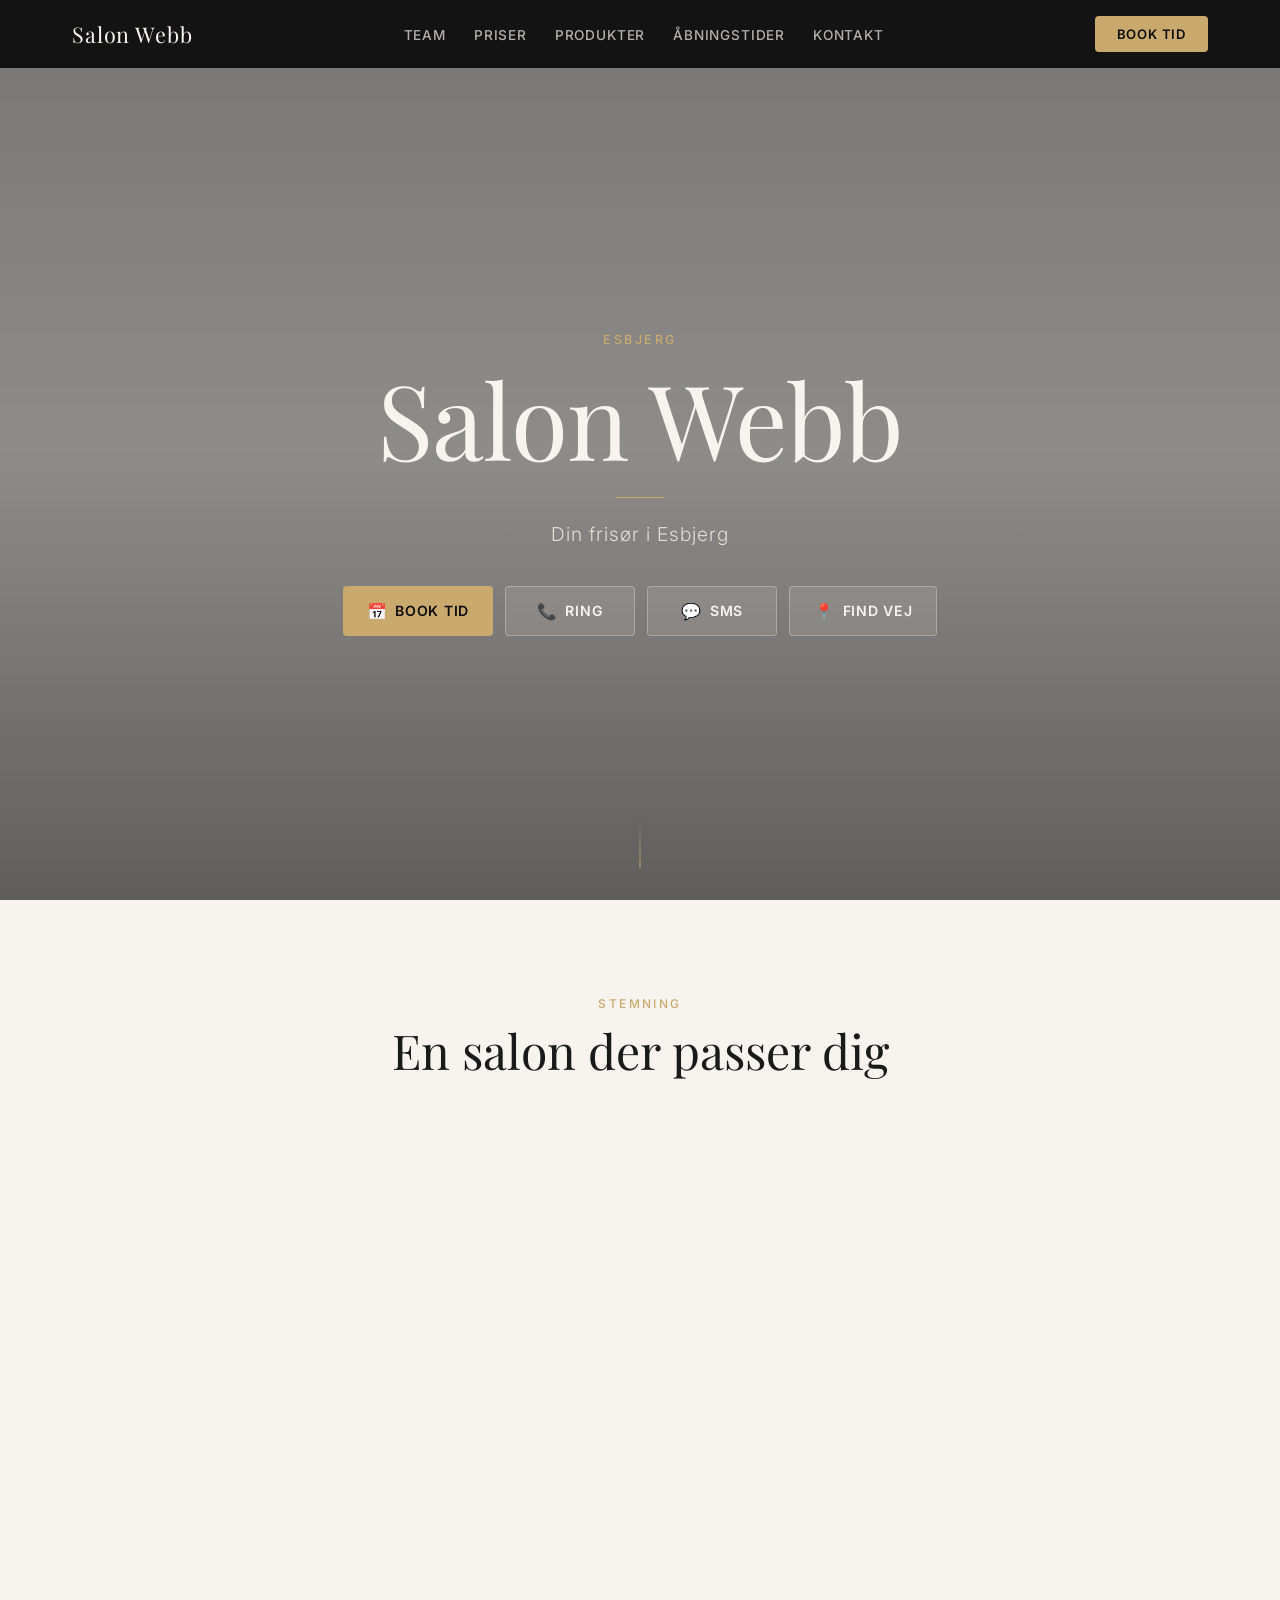
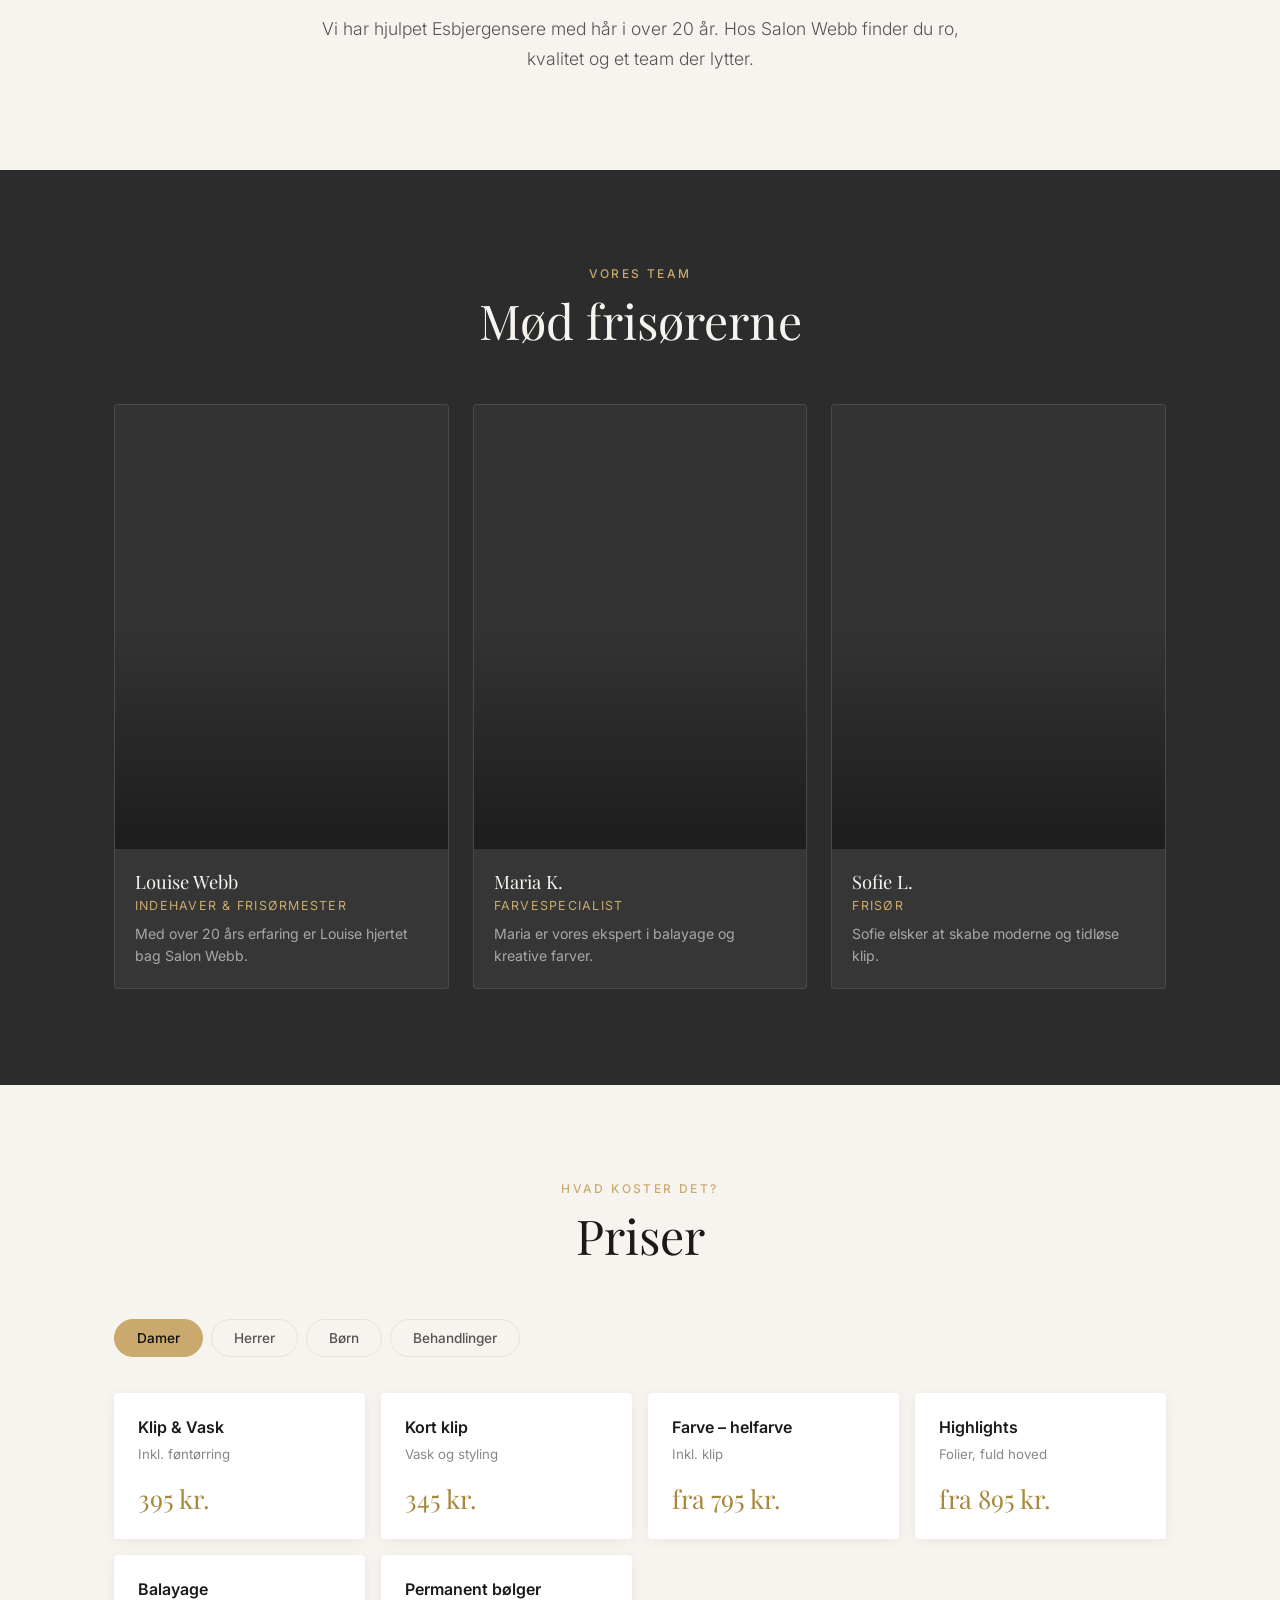
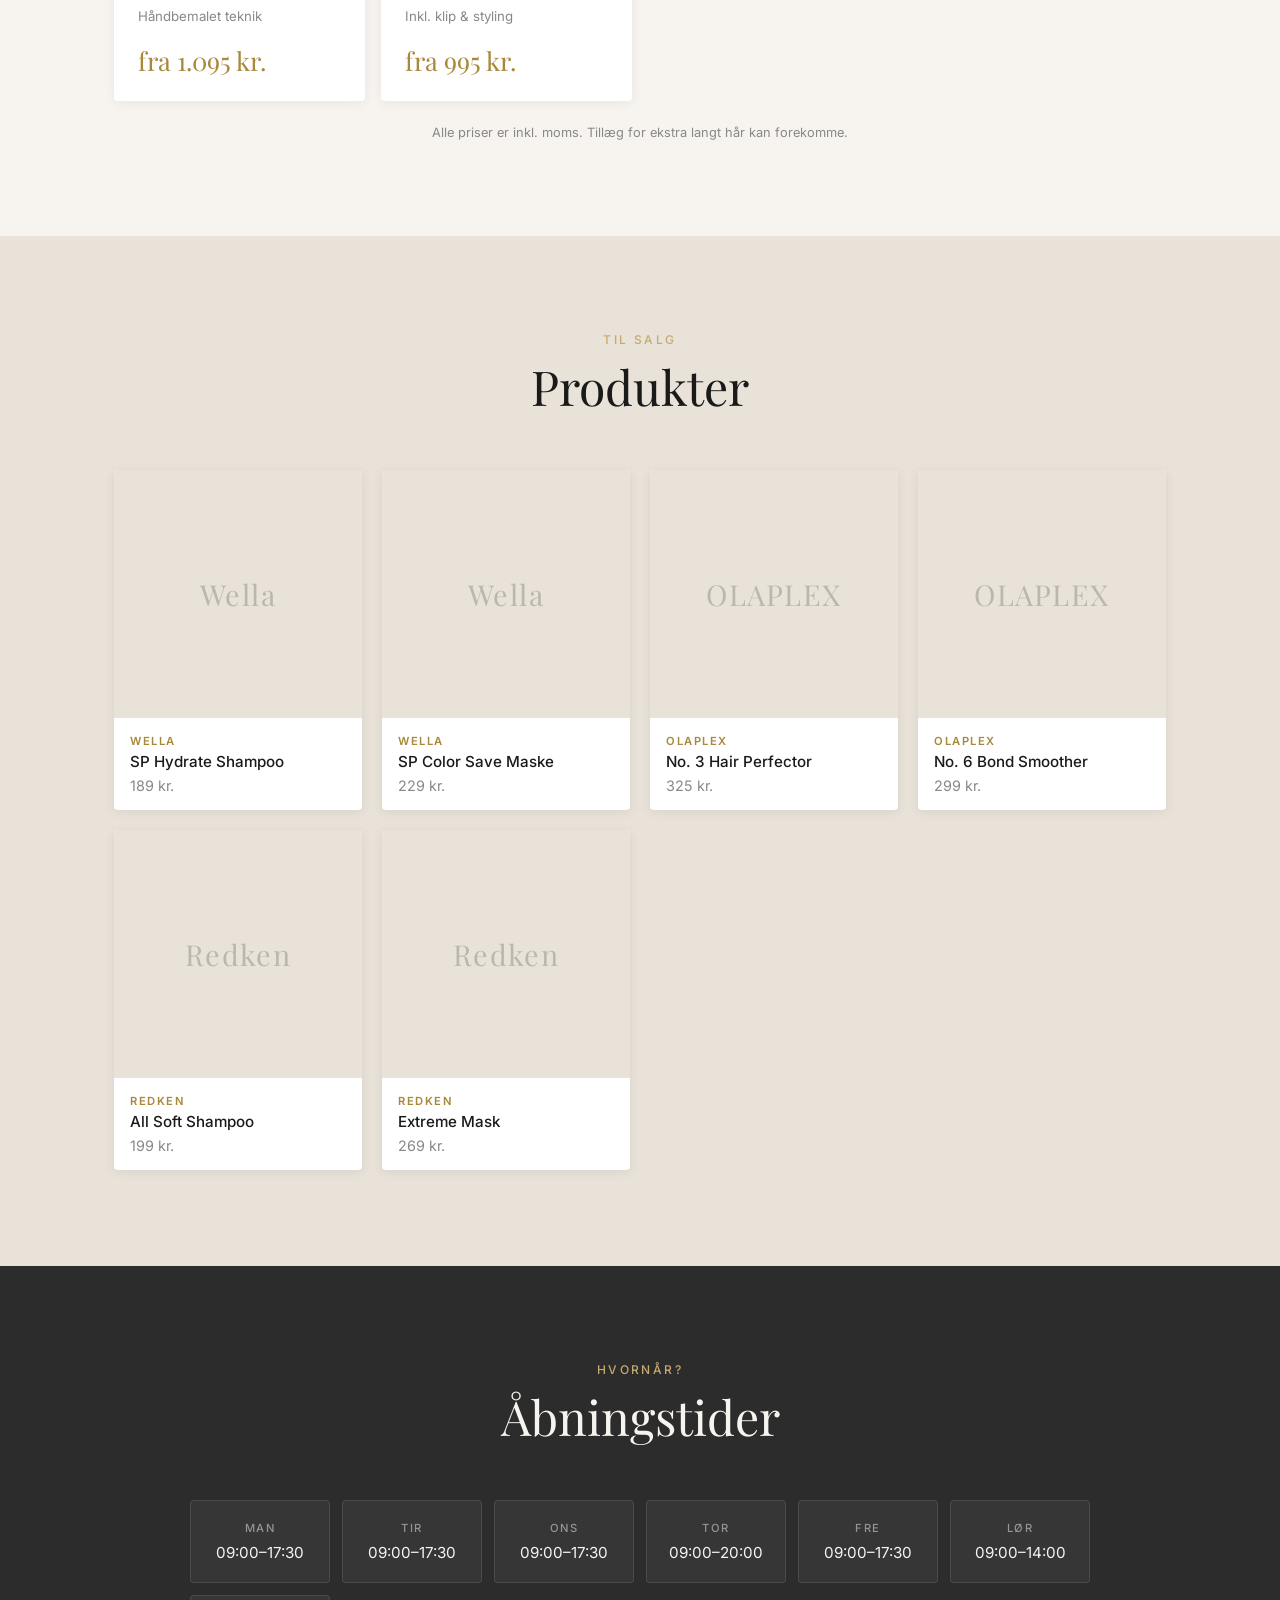
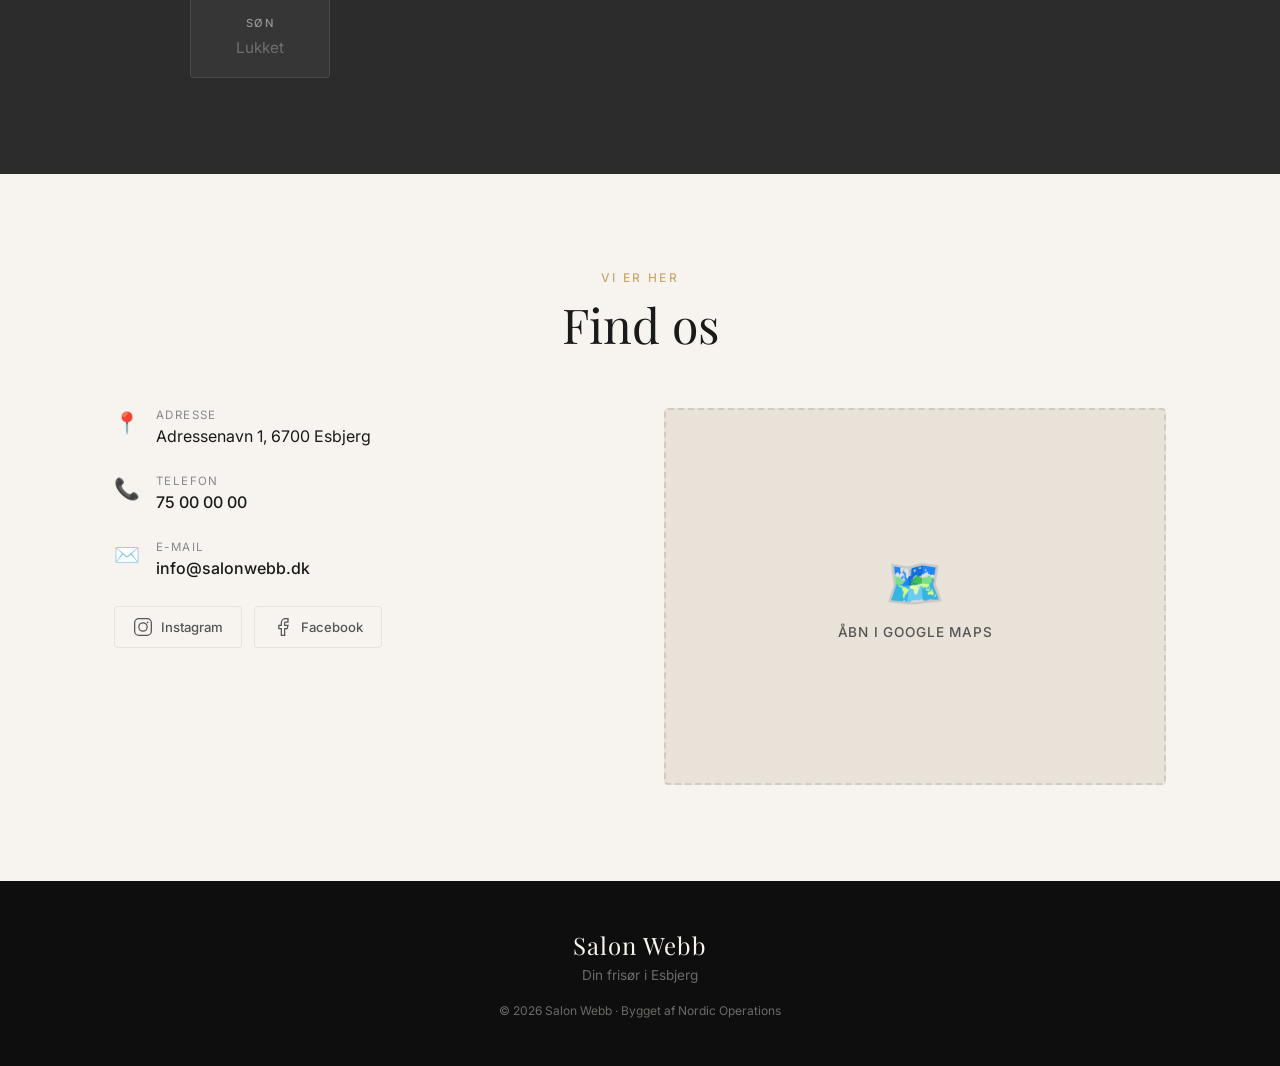
==== index.html @ 69ed0144 "Add files via upload" ====
<!DOCTYPE html>
<html lang="da">
<head>
  <meta charset="UTF-8">
  <meta name="viewport" content="width=device-width, initial-scale=1.0, viewport-fit=cover">
  <meta name="theme-color" content="#0E0E0E">
  <meta name="description" content="Salon Webb – Din frisør i Esbjerg. Book tid, se priser og mød vores team.">
  <meta name="apple-mobile-web-app-capable" content="yes">
  <meta name="apple-mobile-web-app-status-bar-style" content="black">
  <meta name="apple-mobile-web-app-title" content="Salon Webb">

  <title>Salon Webb – Din frisør i Esbjerg</title>

  <link rel="manifest" href="manifest.json">
  <link rel="icon" type="image/png" sizes="192x192" href="icons/icon-192.png">
  <link rel="apple-touch-icon" href="icons/icon-192.png">

  <link rel="preconnect" href="https://fonts.googleapis.com">
  <link rel="preconnect" href="https://fonts.gstatic.com" crossorigin>
  <link href="https://fonts.googleapis.com/css2?family=Playfair+Display:ital,wght@0,400;0,600;1,400&family=Inter:wght@300;400;500;600&display=swap" rel="stylesheet">

  <link rel="stylesheet" href="styles.css?v=1.0.0">
</head>
<body>

<!-- ===== OFFLINE BANNER ===== -->
<div id="offline-banner" class="offline-banner hidden">
  Du er offline – visse funktioner er utilgængelige
</div>

<!-- ===== NAV (desktop) ===== -->
<nav class="site-nav" id="site-nav">
  <div class="nav-inner">
    <a href="#hjem" class="nav-logo">Salon Webb</a>
    <ul class="nav-links">
      <li><a href="#frisoerer">Team</a></li>
      <li><a href="#priser">Priser</a></li>
      <li><a href="#produkter">Produkter</a></li>
      <li><a href="#aabningstider">Åbningstider</a></li>
      <li><a href="#kontakt">Kontakt</a></li>
    </ul>
    <a href="https://salonwebb.bestilling.nu" target="_blank" rel="noopener" class="nav-book">Book tid</a>
  </div>
</nav>

<!-- ===== HERO ===== -->
<section id="hjem" class="hero">
  <div class="hero-bg" id="hero-bg"></div>
  <div class="hero-overlay"></div>
  <div class="hero-content">
    <p class="hero-eyebrow">Esbjerg</p>
    <h1 class="hero-title">Salon Webb</h1>
    <div class="hero-rule"></div>
    <p class="hero-sub">Din frisør i Esbjerg</p>
    <div class="hero-actions">
      <a href="https://salonwebb.bestilling.nu" target="_blank" rel="noopener" class="btn btn-primary">
        <span class="btn-icon">📅</span> Book tid
      </a>
      <a href="tel:+4575000000" class="btn btn-ghost">
        <span class="btn-icon">📞</span> Ring
      </a>
      <a href="sms:+4575000000" class="btn btn-ghost">
        <span class="btn-icon">💬</span> SMS
      </a>
      <a href="https://maps.google.com/?q=Salon+Webb+Esbjerg" target="_blank" rel="noopener" class="btn btn-ghost">
        <span class="btn-icon">📍</span> Find vej
      </a>
    </div>
  </div>
  <div class="hero-scroll-hint">
    <span></span>
  </div>
</section>

<!-- ===== ATMOSFÆRE ===== -->
<section id="atmosfaere" class="section section-light atmosfaere">
  <div class="container">
    <div class="section-header">
      <p class="section-label">Stemning</p>
      <h2 class="section-title">En salon der passer dig</h2>
    </div>
    <div class="atmo-grid">
      <div class="atmo-card atmo-large">
        <div class="atmo-img atmo-img-1"></div>
        <div class="atmo-caption">Tid til dig</div>
      </div>
      <div class="atmo-col">
        <div class="atmo-card">
          <div class="atmo-img atmo-img-2"></div>
          <div class="atmo-caption">Ekspertise</div>
        </div>
        <div class="atmo-card">
          <div class="atmo-img atmo-img-3"></div>
          <div class="atmo-caption">Stil</div>
        </div>
      </div>
    </div>
    <p class="atmo-text">Vi har hjulpet Esbjergensere med hår i over 20 år. Hos Salon Webb finder du ro, kvalitet og et team der lytter.</p>
  </div>
</section>

<!-- ===== TEAM / FRISØRER ===== -->
<section id="frisoerer" class="section section-dark">
  <div class="container">
    <div class="section-header section-header-light">
      <p class="section-label">Vores team</p>
      <h2 class="section-title">Mød frisørerne</h2>
    </div>
    <div class="team-grid" id="team-grid">
      <!-- Injected by JS from DATA -->
    </div>
  </div>
</section>

<!-- ===== PRISER ===== -->
<section id="priser" class="section section-light">
  <div class="container">
    <div class="section-header">
      <p class="section-label">Hvad koster det?</p>
      <h2 class="section-title">Priser</h2>
    </div>
    <div class="price-tabs">
      <button class="price-tab active" data-tab="damer">Damer</button>
      <button class="price-tab" data-tab="herrer">Herrer</button>
      <button class="price-tab" data-tab="boern">Børn</button>
      <button class="price-tab" data-tab="behandlinger">Behandlinger</button>
    </div>
    <div id="price-grid" class="price-grid">
      <!-- Injected by JS -->
    </div>
    <p class="price-note">Alle priser er inkl. moms. Tillæg for ekstra langt hår kan forekomme.</p>
  </div>
</section>

<!-- ===== PRODUKTER ===== -->
<section id="produkter" class="section section-sand">
  <div class="container">
    <div class="section-header">
      <p class="section-label">Til salg</p>
      <h2 class="section-title">Produkter</h2>
    </div>
    <div class="products-grid" id="products-grid">
      <!-- Injected by JS -->
    </div>
  </div>
</section>

<!-- ===== ÅBNINGSTIDER ===== -->
<section id="aabningstider" class="section section-dark">
  <div class="container">
    <div class="section-header section-header-light">
      <p class="section-label">Hvornår?</p>
      <h2 class="section-title">Åbningstider</h2>
    </div>
    <div class="hours-grid" id="hours-grid">
      <!-- Injected by JS -->
    </div>
  </div>
</section>

<!-- ===== KONTAKT ===== -->
<section id="kontakt" class="section section-light">
  <div class="container kontakt-container">
    <div class="section-header">
      <p class="section-label">Vi er her</p>
      <h2 class="section-title">Find os</h2>
    </div>
    <div class="kontakt-grid">
      <div class="kontakt-info">
        <div class="kontakt-item">
          <span class="kontakt-icon">📍</span>
          <div>
            <p class="kontakt-label">Adresse</p>
            <p id="k-adresse">Adressenavn 0, 6700 Esbjerg</p>
          </div>
        </div>
        <div class="kontakt-item">
          <span class="kontakt-icon">📞</span>
          <div>
            <p class="kontakt-label">Telefon</p>
            <a href="tel:+4575000000" id="k-tlf" class="kontakt-link">75 00 00 00</a>
          </div>
        </div>
        <div class="kontakt-item">
          <span class="kontakt-icon">✉️</span>
          <div>
            <p class="kontakt-label">E-mail</p>
            <a href="mailto:info@salonwebb.dk" id="k-mail" class="kontakt-link">info@salonwebb.dk</a>
          </div>
        </div>
        <div class="kontakt-socials">
          <a href="https://www.instagram.com/salonwebb" target="_blank" rel="noopener" id="k-instagram" class="social-btn">
            <svg width="20" height="20" viewBox="0 0 24 24" fill="none" stroke="currentColor" stroke-width="1.5"><rect x="2" y="2" width="20" height="20" rx="5"/><circle cx="12" cy="12" r="5"/><circle cx="17.5" cy="6.5" r="1" fill="currentColor" stroke="none"/></svg>
            Instagram
          </a>
          <a href="https://www.facebook.com/salonwebb" target="_blank" rel="noopener" id="k-facebook" class="social-btn">
            <svg width="20" height="20" viewBox="0 0 24 24" fill="none" stroke="currentColor" stroke-width="1.5"><path d="M18 2h-3a5 5 0 0 0-5 5v3H7v4h3v8h4v-8h3l1-4h-4V7a1 1 0 0 1 1-1h3z"/></svg>
            Facebook
          </a>
        </div>
      </div>
      <div class="kontakt-map">
        <a href="https://maps.google.com/?q=Salon+Webb+Esbjerg" id="k-maps" target="_blank" rel="noopener" class="map-link">
          <div class="map-placeholder">
            <span class="map-icon">🗺️</span>
            <span>Åbn i Google Maps</span>
          </div>
        </a>
      </div>
    </div>
  </div>
</section>

<!-- ===== FOOTER ===== -->
<footer class="site-footer">
  <div class="container">
    <p class="footer-logo">Salon Webb</p>
    <p class="footer-sub">Din frisør i Esbjerg</p>
    <p class="footer-copy">© <span id="footer-year"></span> Salon Webb · Bygget af Nordic Operations</p>
  </div>
</footer>

<!-- ===== FAST MOBILBJÆLKE ===== -->
<nav class="mobile-bar" id="mobile-bar">
  <a href="#hjem" class="mb-item active" data-section="hjem">
    <span class="mb-icon">🏠</span>
    <span class="mb-label">Hjem</span>
  </a>
  <a href="https://salonwebb.bestilling.nu" target="_blank" rel="noopener" class="mb-item">
    <span class="mb-icon">📅</span>
    <span class="mb-label">Book</span>
  </a>
  <a href="tel:+4575000000" id="mb-tlf" class="mb-item">
    <span class="mb-icon">📞</span>
    <span class="mb-label">Ring</span>
  </a>
  <a href="sms:+4575000000" id="mb-sms" class="mb-item">
    <span class="mb-icon">💬</span>
    <span class="mb-label">SMS</span>
  </a>
  <a href="https://maps.google.com/?q=Salon+Webb+Esbjerg" id="mb-maps" target="_blank" rel="noopener" class="mb-item">
    <span class="mb-icon">📍</span>
    <span class="mb-label">Kort</span>
  </a>
</nav>

<!-- ===== ADMIN PANEL (skjult) ===== -->
<div id="admin-overlay" class="admin-overlay hidden">
  <div class="admin-panel">
    <div class="admin-header">
      <h2>Admin – Salon Webb</h2>
      <button id="admin-close" class="admin-close">✕</button>
    </div>
    <div class="admin-body">

      <div class="admin-section">
        <h3>Kontakt & Links</h3>
        <label>Telefon (tel:)</label>
        <input type="text" id="a-tlf" placeholder="75000000">
        <label>E-mail</label>
        <input type="email" id="a-mail" placeholder="info@salonwebb.dk">
        <label>Adresse (tekst)</label>
        <input type="text" id="a-adresse" placeholder="Gaden 1, 6700 Esbjerg">
        <label>Google Maps URL</label>
        <input type="text" id="a-maps" placeholder="https://maps.google.com/...">
        <label>Instagram URL</label>
        <input type="text" id="a-instagram" placeholder="https://www.instagram.com/...">
        <label>Facebook URL</label>
        <input type="text" id="a-facebook" placeholder="https://www.facebook.com/...">
        <label>Booking URL</label>
        <input type="text" id="a-booking" placeholder="https://salonwebb.bestilling.nu">
      </div>

      <div class="admin-section">
        <h3>Åbningstider</h3>
        <div id="admin-hours"><!-- Rendered by JS --></div>
      </div>

      <div class="admin-section">
        <h3>Priser – Damer</h3>
        <div id="admin-prices-damer" class="admin-price-list"></div>
        <button class="admin-add-btn" data-target="damer">+ Tilføj ydelse</button>
        <h3>Priser – Herrer</h3>
        <div id="admin-prices-herrer" class="admin-price-list"></div>
        <button class="admin-add-btn" data-target="herrer">+ Tilføj ydelse</button>
        <h3>Priser – Børn</h3>
        <div id="admin-prices-boern" class="admin-price-list"></div>
        <button class="admin-add-btn" data-target="boern">+ Tilføj ydelse</button>
        <h3>Priser – Behandlinger</h3>
        <div id="admin-prices-behandlinger" class="admin-price-list"></div>
        <button class="admin-add-btn" data-target="behandlinger">+ Tilføj ydelse</button>
      </div>

      <div class="admin-section">
        <h3>Team</h3>
        <div id="admin-team" class="admin-team-list"></div>
        <button class="admin-add-btn" data-target="team">+ Tilføj frisør</button>
      </div>

      <div class="admin-section">
        <h3>Produkter</h3>
        <div id="admin-products-list" class="admin-product-list"></div>
        <button class="admin-add-btn" data-target="products">+ Tilføj produkt</button>
      </div>

      <div class="admin-section">
        <h3>Tilbud / Banner</h3>
        <label>Tekst (tom = ingen banner)</label>
        <input type="text" id="a-tilbud" placeholder="Fx: Spar 20% på farvebehandling i marts">
        <label>Gyldig til (dato)</label>
        <input type="date" id="a-tilbud-dato">
      </div>

      <div class="admin-actions">
        <button id="admin-save" class="admin-save-btn">Gem ændringer</button>
        <button id="admin-reset" class="admin-reset-btn">Nulstil til standard</button>
      </div>
    </div>
  </div>
</div>

<!-- ===== TILBUD BANNER ===== -->
<div id="tilbud-banner" class="tilbud-banner hidden">
  <span id="tilbud-text"></span>
  <button id="tilbud-close" aria-label="Luk">✕</button>
</div>

<script src="app.js?v=1.0.0"></script>
</body>
</html>
---- styles.css ----
/* ============================================
   SALON WEBB – styles.css v1.0.0
   Palette:
     #0E0E0E  næsten sort
     #F7F4EF  varm off-white
     #C9A96E  champagneguld
     #2C2C2C  mørkegrå
     #E8E2D9  lys sand
   ============================================ */

/* ===== RESET & BASE ===== */
*, *::before, *::after { box-sizing: border-box; margin: 0; padding: 0; }

:root {
  --black:    #0E0E0E;
  --offwhite: #F7F4EF;
  --gold:     #C9A96E;
  --gold-dim: #a8883a;
  --dark:     #2C2C2C;
  --sand:     #E8E2D9;
  --text:     #1a1a1a;
  --text-mid: #555;
  --text-light: #888;
  --nav-h:    68px;
  --bar-h:    72px;
  --radius:   4px;
  --transition: 0.28s ease;
}

html { scroll-behavior: smooth; font-size: 16px; }

body {
  font-family: 'Inter', sans-serif;
  background: var(--offwhite);
  color: var(--text);
  -webkit-font-smoothing: antialiased;
  padding-bottom: var(--bar-h);
  overflow-x: hidden;
}

img { display: block; max-width: 100%; }
a { text-decoration: none; color: inherit; }
ul { list-style: none; }
button { cursor: pointer; border: none; background: none; font-family: inherit; }

/* ===== OFFLINE BANNER ===== */
.offline-banner {
  position: fixed; top: 0; left: 0; right: 0; z-index: 9999;
  background: var(--dark); color: #fff;
  text-align: center; padding: 10px 16px;
  font-size: 0.85rem; letter-spacing: 0.02em;
  transform: translateY(-100%);
  transition: transform 0.3s ease;
}
.offline-banner.visible { transform: translateY(0); }
.offline-banner.hidden { display: none; }

/* ===== TILBUD BANNER ===== */
.tilbud-banner {
  position: fixed; top: var(--nav-h); left: 0; right: 0; z-index: 800;
  background: var(--gold); color: var(--black);
  display: flex; align-items: center; justify-content: center; gap: 12px;
  padding: 10px 16px; font-size: 0.88rem; font-weight: 500;
}
.tilbud-banner.hidden { display: none; }
.tilbud-banner button {
  background: none; border: none; font-size: 1rem; cursor: pointer;
  opacity: 0.7; line-height: 1;
}

/* ===== NAV ===== */
.site-nav {
  position: fixed; top: 0; left: 0; right: 0; z-index: 900;
  background: rgba(14,14,14,0.95);
  backdrop-filter: blur(12px);
  -webkit-backdrop-filter: blur(12px);
  height: var(--nav-h);
  transition: box-shadow 0.3s;
}
.site-nav.scrolled { box-shadow: 0 2px 20px rgba(0,0,0,0.3); }

.nav-inner {
  max-width: 1200px; margin: 0 auto;
  display: flex; align-items: center; justify-content: space-between;
  height: 100%; padding: 0 32px;
}
.nav-logo {
  font-family: 'Playfair Display', serif;
  font-size: 1.35rem; letter-spacing: 0.04em;
  color: var(--offwhite);
}
.nav-logo:hover { color: var(--gold); transition: color var(--transition); }

.nav-links { display: flex; gap: 28px; }
.nav-links a {
  color: rgba(247,244,239,0.7);
  font-size: 0.85rem; letter-spacing: 0.06em;
  text-transform: uppercase; font-weight: 500;
  transition: color var(--transition);
}
.nav-links a:hover { color: var(--gold); }

.nav-book {
  background: var(--gold); color: var(--black);
  padding: 10px 22px; font-size: 0.82rem;
  font-weight: 600; letter-spacing: 0.06em;
  text-transform: uppercase; border-radius: var(--radius);
  transition: background var(--transition), transform var(--transition);
}
.nav-book:hover {
  background: var(--gold-dim);
  transform: translateY(-2px);
}

/* Hide nav links on mobile */
@media (max-width: 768px) {
  .nav-links { display: none; }
  .nav-book { display: none; }
  .nav-inner { padding: 0 20px; }
}

/* ===== HERO ===== */
.hero {
  position: relative; min-height: 100svh;
  display: flex; align-items: center; justify-content: center;
  overflow: hidden;
  padding-top: var(--nav-h);
}

.hero-bg {
  position: absolute; inset: -10%;
  background-image: url('https://images.unsplash.com/photo-1560066984-138dadb4c035?w=1600&q=80');
  background-size: cover; background-position: center;
  will-change: transform;
  transition: transform 0.1s linear;
}

.hero-overlay {
  position: absolute; inset: 0;
  background: linear-gradient(
    to bottom,
    rgba(14,14,14,0.55) 0%,
    rgba(14,14,14,0.45) 50%,
    rgba(14,14,14,0.65) 100%
  );
}

.hero-content {
  position: relative; z-index: 2;
  text-align: center; padding: 0 24px;
  max-width: 700px;
}

.hero-eyebrow {
  font-size: 0.78rem; letter-spacing: 0.2em;
  text-transform: uppercase; color: var(--gold);
  font-weight: 500; margin-bottom: 16px;
}

.hero-title {
  font-family: 'Playfair Display', serif;
  font-size: clamp(3.2rem, 10vw, 6.5rem);
  font-weight: 400; color: var(--offwhite);
  line-height: 1.05; letter-spacing: -0.01em;
}

.hero-rule {
  width: 48px; height: 1px;
  background: var(--gold);
  margin: 24px auto;
}

.hero-sub {
  font-size: clamp(1rem, 2.5vw, 1.2rem);
  color: rgba(247,244,239,0.8);
  font-weight: 300; letter-spacing: 0.05em;
  margin-bottom: 40px;
}

.hero-actions {
  display: flex; flex-wrap: wrap;
  gap: 12px; justify-content: center;
}

/* ===== BUTTONS ===== */
.btn {
  display: inline-flex; align-items: center; gap: 8px;
  padding: 14px 24px; border-radius: var(--radius);
  font-size: 0.88rem; font-weight: 600;
  letter-spacing: 0.05em; text-transform: uppercase;
  transition: transform var(--transition), box-shadow var(--transition), background var(--transition);
  min-width: 130px; justify-content: center;
}

.btn-icon { font-size: 1rem; }

.btn-primary {
  background: var(--gold); color: var(--black);
}
.btn-ghost {
  background: rgba(247,244,239,0.1);
  color: var(--offwhite);
  border: 1px solid rgba(247,244,239,0.3);
}

@media (hover: hover) {
  .btn-primary:hover {
    background: var(--gold-dim);
    transform: translateY(-3px);
    box-shadow: 0 8px 24px rgba(201,169,110,0.35);
  }
  .btn-ghost:hover {
    background: rgba(247,244,239,0.18);
    transform: translateY(-3px);
    box-shadow: 0 8px 20px rgba(0,0,0,0.25);
  }
}

/* Touch tap animation */
.btn:active { transform: scale(0.97); }

/* ===== SCROLL HINT ===== */
.hero-scroll-hint {
  position: absolute; bottom: 32px; left: 50%; transform: translateX(-50%);
  z-index: 2;
}
.hero-scroll-hint span {
  display: block; width: 1px; height: 50px;
  background: linear-gradient(to bottom, transparent, var(--gold));
  margin: 0 auto;
  animation: scrollPulse 2s ease infinite;
}
@keyframes scrollPulse {
  0%,100% { opacity: 0.3; transform: scaleY(0.8); }
  50% { opacity: 1; transform: scaleY(1); }
}

/* ===== SECTIONS ===== */
.section { padding: 96px 0; }
.section-light { background: var(--offwhite); }
.section-dark { background: var(--dark); }
.section-sand { background: var(--sand); }

.container {
  max-width: 1100px; margin: 0 auto;
  padding: 0 24px;
}

.section-header { text-align: center; margin-bottom: 56px; }
.section-label {
  font-size: 0.75rem; letter-spacing: 0.2em;
  text-transform: uppercase; color: var(--gold);
  font-weight: 500; margin-bottom: 12px;
}
.section-title {
  font-family: 'Playfair Display', serif;
  font-size: clamp(2rem, 5vw, 3rem);
  font-weight: 400; color: var(--text);
  line-height: 1.15;
}
.section-header-light .section-title { color: var(--offwhite); }
.section-header-light .section-label { color: var(--gold); }

/* ===== ATMOSFÆRE ===== */
.atmo-grid {
  display: grid;
  grid-template-columns: 1.6fr 1fr;
  gap: 16px;
  margin-bottom: 40px;
}
.atmo-col { display: flex; flex-direction: column; gap: 16px; }
.atmo-card { position: relative; overflow: hidden; border-radius: var(--radius); }
.atmo-large { min-height: 440px; }
.atmo-col .atmo-card { flex: 1; min-height: 200px; }

.atmo-img {
  width: 100%; height: 100%;
  background-size: cover; background-position: center;
  transition: transform 0.6s ease;
  min-height: inherit;
}
.atmo-img-1 { background-image: url('https://images.unsplash.com/photo-1521590832167-7bcbfaa6381f?w=900&q=80'); }
.atmo-img-2 { background-image: url('https://images.unsplash.com/photo-1562322140-8baeececf3df?w=600&q=80'); }
.atmo-img-3 { background-image: url('https://images.unsplash.com/photo-1582095133179-bfd08e2fb6b8?w=600&q=80'); }

@media (hover: hover) {
  .atmo-card:hover .atmo-img { transform: scale(1.04); }
  .atmo-card:hover { box-shadow: 0 12px 40px rgba(0,0,0,0.15); }
}

.atmo-caption {
  position: absolute; bottom: 16px; left: 16px;
  font-size: 0.75rem; letter-spacing: 0.14em;
  text-transform: uppercase; color: rgba(247,244,239,0.85);
  font-weight: 500;
}

.atmo-text {
  max-width: 640px; margin: 0 auto;
  text-align: center; font-size: 1.1rem;
  color: var(--text-mid); line-height: 1.7;
  font-weight: 300;
}

@media (max-width: 640px) {
  .atmo-grid { grid-template-columns: 1fr; }
  .atmo-large { min-height: 280px; }
  .atmo-col { flex-direction: row; }
  .atmo-col .atmo-card { min-height: 160px; }
}

/* ===== TEAM ===== */
.team-grid {
  display: grid;
  grid-template-columns: repeat(auto-fit, minmax(220px, 1fr));
  gap: 24px;
}
.team-card {
  background: rgba(247,244,239,0.05);
  border: 1px solid rgba(247,244,239,0.1);
  border-radius: var(--radius);
  overflow: hidden;
  transition: transform var(--transition), box-shadow var(--transition);
}
@media (hover: hover) {
  .team-card:hover {
    transform: translateY(-6px);
    box-shadow: 0 16px 40px rgba(0,0,0,0.4);
  }
}
.team-card:active { transform: scale(0.98); }

.team-photo {
  width: 100%; aspect-ratio: 3/4;
  background: #333; background-size: cover; background-position: top center;
  position: relative;
}
.team-photo::after {
  content: ''; position: absolute; inset: 0;
  background: linear-gradient(to top, rgba(14,14,14,0.6) 0%, transparent 50%);
}
.team-info { padding: 20px; }
.team-name {
  font-family: 'Playfair Display', serif;
  font-size: 1.15rem; color: var(--offwhite); margin-bottom: 4px;
}
.team-role {
  font-size: 0.78rem; letter-spacing: 0.1em;
  text-transform: uppercase; color: var(--gold);
}
.team-bio { font-size: 0.88rem; color: rgba(247,244,239,0.6); margin-top: 10px; line-height: 1.6; }

/* ===== PRISER ===== */
.price-tabs {
  display: flex; gap: 8px; margin-bottom: 36px;
  flex-wrap: wrap;
}
.price-tab {
  padding: 10px 22px; border-radius: 100px;
  border: 1px solid var(--sand);
  font-size: 0.85rem; font-weight: 500;
  color: var(--text-mid); background: transparent;
  transition: all var(--transition);
}
.price-tab.active, .price-tab:hover {
  background: var(--gold); color: var(--black);
  border-color: var(--gold);
}

.price-grid {
  display: grid;
  grid-template-columns: repeat(auto-fill, minmax(240px, 1fr));
  gap: 16px;
}
.price-card {
  background: #fff; border-radius: var(--radius);
  padding: 24px; display: flex; flex-direction: column;
  gap: 8px;
  box-shadow: 0 2px 12px rgba(0,0,0,0.06);
  transition: transform var(--transition), box-shadow var(--transition);
}
@media (hover: hover) {
  .price-card:hover {
    transform: translateY(-4px);
    box-shadow: 0 10px 30px rgba(0,0,0,0.1);
  }
}

.price-name { font-size: 1rem; font-weight: 600; color: var(--text); }
.price-desc { font-size: 0.83rem; color: var(--text-light); line-height: 1.5; }
.price-amount {
  font-family: 'Playfair Display', serif;
  font-size: 1.6rem; color: var(--gold-dim); margin-top: 8px;
}
.price-note {
  margin-top: 24px; font-size: 0.8rem;
  color: var(--text-light); text-align: center;
}

/* ===== PRODUKTER ===== */
.products-grid {
  display: grid;
  grid-template-columns: repeat(auto-fill, minmax(200px, 1fr));
  gap: 20px;
}
.product-card {
  background: #fff; border-radius: var(--radius);
  overflow: hidden;
  box-shadow: 0 2px 12px rgba(0,0,0,0.07);
  transition: transform var(--transition), box-shadow var(--transition);
}
@media (hover: hover) {
  .product-card:hover {
    transform: translateY(-6px) scale(1.02);
    box-shadow: 0 16px 40px rgba(0,0,0,0.13);
  }
}
.product-card:active { transform: scale(0.98); }

.product-img {
  width: 100%; aspect-ratio: 1;
  background: var(--sand); background-size: cover; background-position: center;
  display: flex; align-items: center; justify-content: center;
  overflow: hidden;
}
.product-logo {
  font-family: 'Playfair Display', serif;
  font-size: 1.8rem; color: var(--text-mid); opacity: 0.3;
  letter-spacing: 0.05em;
}
.product-info { padding: 16px; }
.product-brand {
  font-size: 0.7rem; letter-spacing: 0.14em;
  text-transform: uppercase; color: var(--gold-dim);
  font-weight: 600; margin-bottom: 4px;
}
.product-name { font-size: 0.95rem; font-weight: 500; color: var(--text); }
.product-price { font-size: 0.9rem; color: var(--text-light); margin-top: 6px; }

/* ===== ÅBNINGSTIDER ===== */
.hours-grid {
  display: grid;
  grid-template-columns: repeat(auto-fill, minmax(140px, 1fr));
  gap: 12px;
  max-width: 900px; margin: 0 auto;
}
.hours-card {
  background: rgba(247,244,239,0.05);
  border: 1px solid rgba(247,244,239,0.1);
  border-radius: var(--radius);
  padding: 20px 16px; text-align: center;
  transition: border-color var(--transition);
}
.hours-card.open-now {
  border-color: var(--gold);
  background: rgba(201,169,110,0.1);
}
.hours-day {
  font-size: 0.7rem; letter-spacing: 0.12em;
  text-transform: uppercase; color: rgba(247,244,239,0.5);
  margin-bottom: 8px; font-weight: 500;
}
.hours-card.open-now .hours-day { color: var(--gold); }
.hours-time {
  font-size: 0.95rem; color: var(--offwhite); font-weight: 400;
}
.hours-card.closed .hours-time { color: rgba(247,244,239,0.3); }
.hours-now-badge {
  display: inline-block; margin-top: 8px;
  background: var(--gold); color: var(--black);
  font-size: 0.65rem; font-weight: 700;
  letter-spacing: 0.08em; text-transform: uppercase;
  padding: 3px 8px; border-radius: 100px;
}

/* ===== KONTAKT ===== */
.kontakt-grid {
  display: grid; grid-template-columns: 1fr 1fr;
  gap: 48px; align-items: start;
}
@media (max-width: 700px) {
  .kontakt-grid { grid-template-columns: 1fr; }
}

.kontakt-item {
  display: flex; align-items: flex-start; gap: 16px;
  margin-bottom: 28px;
}
.kontakt-icon { font-size: 1.3rem; flex-shrink: 0; margin-top: 2px; }
.kontakt-label {
  font-size: 0.72rem; letter-spacing: 0.12em;
  text-transform: uppercase; color: var(--text-light);
  margin-bottom: 4px;
}
.kontakt-link {
  font-size: 1rem; color: var(--text);
  font-weight: 500;
  transition: color var(--transition);
}
.kontakt-link:hover { color: var(--gold-dim); }

.kontakt-socials { display: flex; gap: 12px; margin-top: 8px; }
.social-btn {
  display: flex; align-items: center; gap: 8px;
  padding: 10px 18px; border-radius: var(--radius);
  border: 1px solid var(--sand);
  font-size: 0.82rem; font-weight: 500;
  color: var(--text-mid);
  transition: all var(--transition);
}
.social-btn:hover { border-color: var(--gold); color: var(--gold-dim); }

.kontakt-map { border-radius: var(--radius); overflow: hidden; }
.map-link { display: block; }
.map-placeholder {
  background: var(--sand);
  aspect-ratio: 4/3;
  display: flex; flex-direction: column;
  align-items: center; justify-content: center; gap: 12px;
  border-radius: var(--radius);
  transition: background var(--transition);
  border: 2px dashed rgba(0,0,0,0.1);
}
.map-link:hover .map-placeholder { background: #ddd; }
.map-icon { font-size: 3rem; }
.map-placeholder span:last-child {
  font-size: 0.85rem; font-weight: 500;
  color: var(--text-mid); letter-spacing: 0.06em;
  text-transform: uppercase;
}

/* ===== FOOTER ===== */
.site-footer {
  background: var(--black); color: rgba(247,244,239,0.4);
  padding: 48px 0; text-align: center;
}
.footer-logo {
  font-family: 'Playfair Display', serif;
  font-size: 1.5rem; color: var(--offwhite);
  margin-bottom: 6px; letter-spacing: 0.04em;
}
.footer-sub { font-size: 0.85rem; margin-bottom: 20px; }
.footer-copy { font-size: 0.75rem; }

/* ===== MOBILE BAR ===== */
.mobile-bar {
  position: fixed; bottom: 0; left: 0; right: 0;
  z-index: 900;
  background: rgba(14,14,14,0.97);
  backdrop-filter: blur(16px);
  -webkit-backdrop-filter: blur(16px);
  display: flex; align-items: stretch;
  height: var(--bar-h);
  padding-bottom: env(safe-area-inset-bottom, 0);
  border-top: 1px solid rgba(247,244,239,0.08);
}
.mb-item {
  flex: 1; display: flex; flex-direction: column;
  align-items: center; justify-content: center;
  gap: 4px; color: rgba(247,244,239,0.45);
  transition: color var(--transition), background var(--transition);
  padding: 6px 4px;
  -webkit-tap-highlight-color: transparent;
}
.mb-item:active { background: rgba(247,244,239,0.05); }
.mb-item.active { color: var(--gold); }
.mb-icon { font-size: 1.4rem; line-height: 1; }
.mb-label { font-size: 0.6rem; letter-spacing: 0.05em; text-transform: uppercase; font-weight: 500; }

/* Hide mobile bar on desktop */
@media (min-width: 769px) {
  .mobile-bar { display: none; }
  body { padding-bottom: 0; }
}

/* ===== ADMIN ===== */
.admin-overlay {
  position: fixed; inset: 0; z-index: 9000;
  background: rgba(0,0,0,0.7);
  display: flex; align-items: flex-start; justify-content: flex-end;
  overflow: auto;
}
.admin-overlay.hidden { display: none; }

.admin-panel {
  background: #fff; width: 100%; max-width: 560px;
  min-height: 100vh; padding: 0;
  box-shadow: -8px 0 40px rgba(0,0,0,0.3);
}
.admin-header {
  display: flex; align-items: center; justify-content: space-between;
  padding: 20px 24px;
  background: var(--black); color: var(--offwhite);
  position: sticky; top: 0;
}
.admin-header h2 { font-size: 1rem; font-weight: 600; }
.admin-close {
  font-size: 1.2rem; color: var(--offwhite); opacity: 0.7;
  background: none; border: none; cursor: pointer; padding: 4px 8px;
}

.admin-body { padding: 24px; }
.admin-section { margin-bottom: 36px; padding-bottom: 36px; border-bottom: 1px solid var(--sand); }
.admin-section h3 { font-size: 0.85rem; font-weight: 700; letter-spacing: 0.08em; text-transform: uppercase; color: var(--text-mid); margin-bottom: 16px; }
.admin-section label { display: block; font-size: 0.8rem; color: var(--text-mid); margin-bottom: 4px; margin-top: 12px; }
.admin-section input, .admin-section select, .admin-section textarea {
  width: 100%; padding: 10px 12px; border: 1px solid var(--sand);
  border-radius: var(--radius); font-size: 0.9rem;
  font-family: inherit; color: var(--text);
  background: var(--offwhite);
  transition: border-color var(--transition);
}
.admin-section input:focus, .admin-section select:focus { border-color: var(--gold); outline: none; }

.admin-hours-row { display: flex; gap: 8px; align-items: center; margin-bottom: 8px; }
.admin-hours-row .day-label { width: 80px; font-size: 0.8rem; color: var(--text-mid); flex-shrink: 0; }
.admin-hours-row input { flex: 1; }

.admin-price-row, .admin-team-row, .admin-product-row {
  display: flex; gap: 8px; margin-bottom: 8px; align-items: center;
}
.admin-price-row input, .admin-team-row input, .admin-product-row input { flex: 1; }
.admin-remove-btn {
  background: none; border: none; color: #cc0000; font-size: 1.1rem;
  cursor: pointer; padding: 4px; flex-shrink: 0;
}
.admin-add-btn {
  margin-top: 8px; background: none; border: 1px dashed var(--sand);
  padding: 8px 16px; border-radius: var(--radius);
  font-size: 0.82rem; color: var(--text-mid); cursor: pointer;
  transition: border-color var(--transition), color var(--transition);
}
.admin-add-btn:hover { border-color: var(--gold); color: var(--gold-dim); }

.admin-actions { display: flex; gap: 12px; flex-wrap: wrap; padding-top: 12px; }
.admin-save-btn {
  background: var(--black); color: #fff;
  padding: 12px 28px; border-radius: var(--radius);
  font-size: 0.9rem; font-weight: 600; cursor: pointer;
}
.admin-reset-btn {
  background: none; color: var(--text-mid);
  border: 1px solid var(--sand);
  padding: 12px 28px; border-radius: var(--radius);
  font-size: 0.9rem; cursor: pointer;
}

/* ===== UTILITIES ===== */
.hidden { display: none !important; }

/* ===== RESPONSIVE ===== */
@media (max-width: 768px) {
  .section { padding: 64px 0; }
  .hero-actions { flex-direction: column; align-items: center; }
  .btn { width: 100%; max-width: 280px; }
  .price-grid, .products-grid { grid-template-columns: 1fr 1fr; }
  .team-grid { grid-template-columns: 1fr 1fr; }
  .hours-grid { grid-template-columns: repeat(4, 1fr); }
}

@media (max-width: 480px) {
  .price-grid { grid-template-columns: 1fr; }
  .products-grid { grid-template-columns: 1fr 1fr; }
  .team-grid { grid-template-columns: 1fr; }
  .hours-grid { grid-template-columns: repeat(2, 1fr); }
}

/* ===== REDUCED MOTION ===== */
@media (prefers-reduced-motion: reduce) {
  *, *::before, *::after { animation-duration: 0.01ms !important; transition-duration: 0.01ms !important; }
}

/* ===== INSTALL PROMPT ===== */
.install-prompt {
  position: fixed; bottom: calc(var(--bar-h) + 12px); left: 12px; right: 12px;
  z-index: 850;
  background: var(--black); color: var(--offwhite);
  border-radius: 12px; padding: 16px 20px;
  display: flex; align-items: center; gap: 16px;
  box-shadow: 0 8px 32px rgba(0,0,0,0.4);
  animation: slideUp 0.4s ease;
}
.install-prompt.hidden { display: none; }
@keyframes slideUp { from { transform: translateY(20px); opacity: 0; } to { transform: translateY(0); opacity: 1; } }
.install-prompt-text { flex: 1; font-size: 0.88rem; line-height: 1.4; }
.install-prompt-text strong { display: block; font-weight: 600; margin-bottom: 2px; }
.install-prompt button {
  background: var(--gold); color: var(--black);
  padding: 8px 16px; border-radius: var(--radius);
  font-size: 0.82rem; font-weight: 700; cursor: pointer;
  white-space: nowrap;
}
.install-dismiss {
  font-size: 1.1rem; opacity: 0.5; cursor: pointer; background: none; border: none; color: #fff;
}
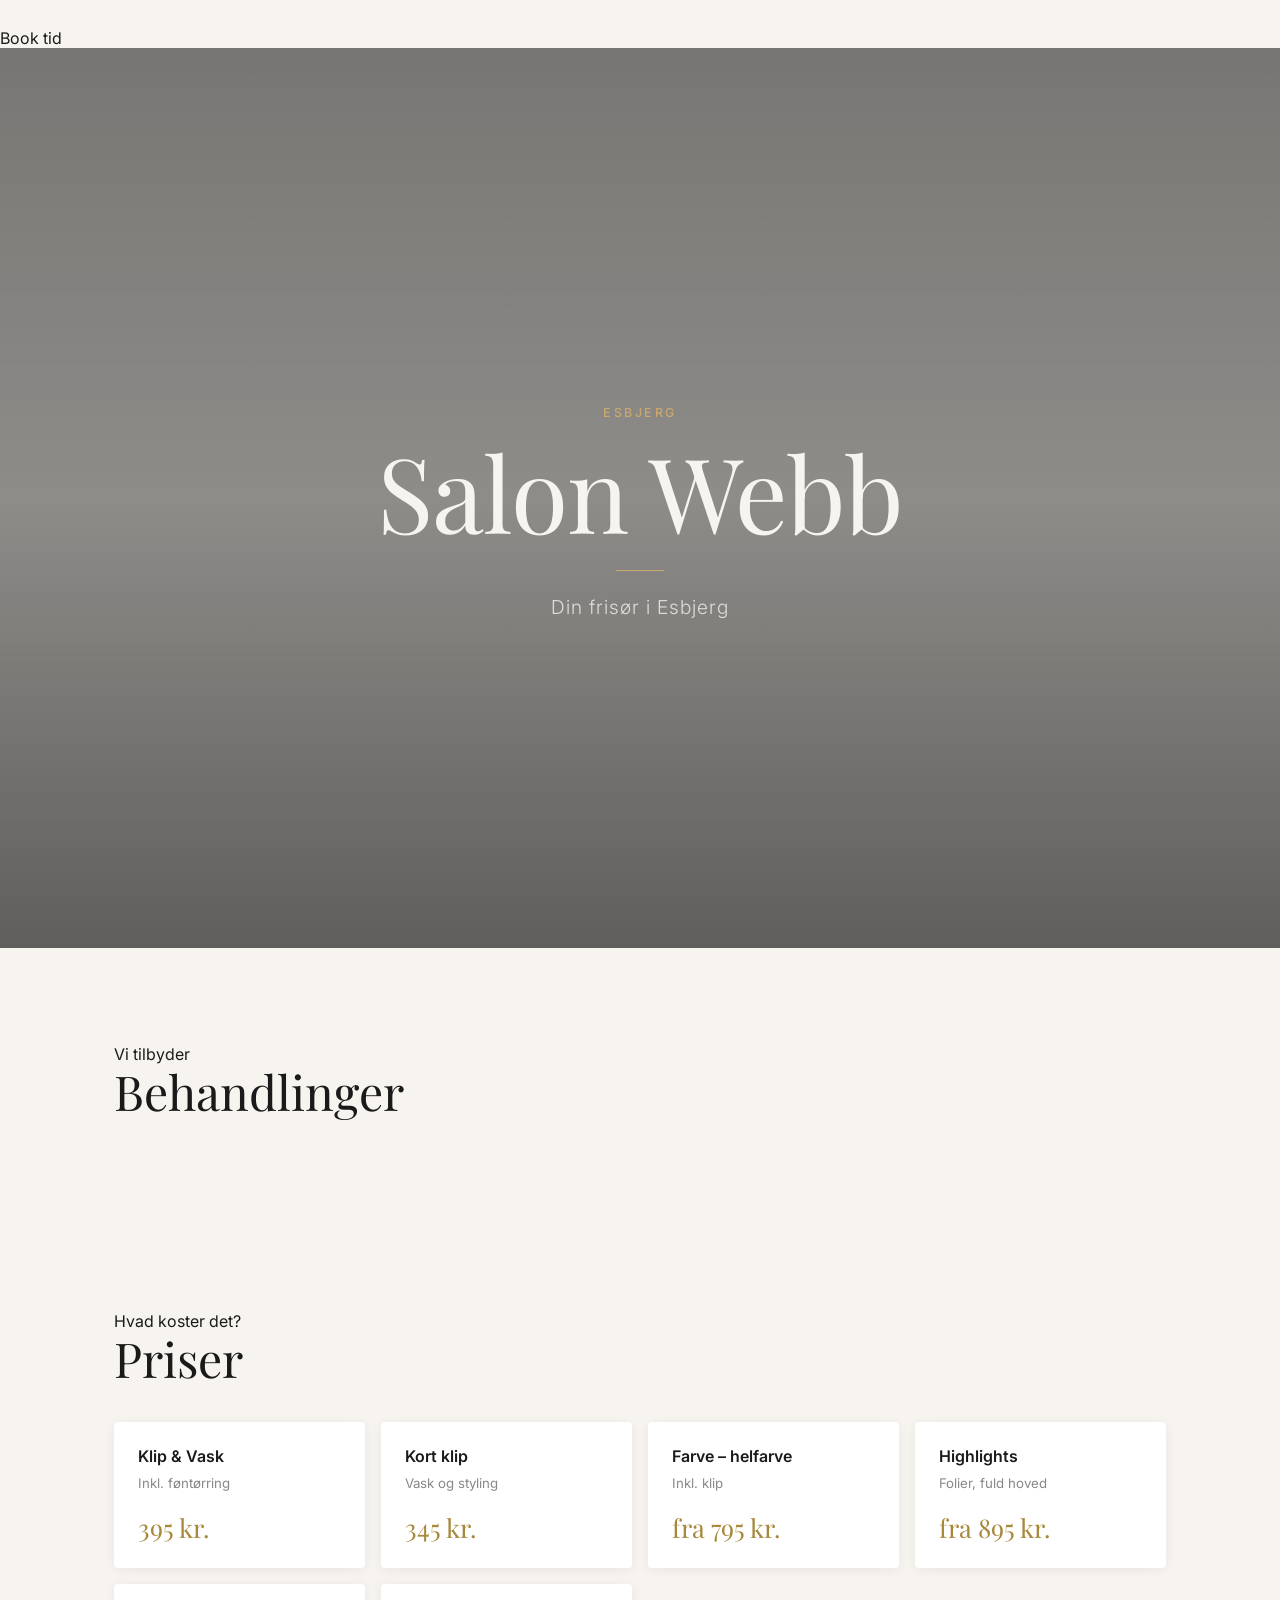
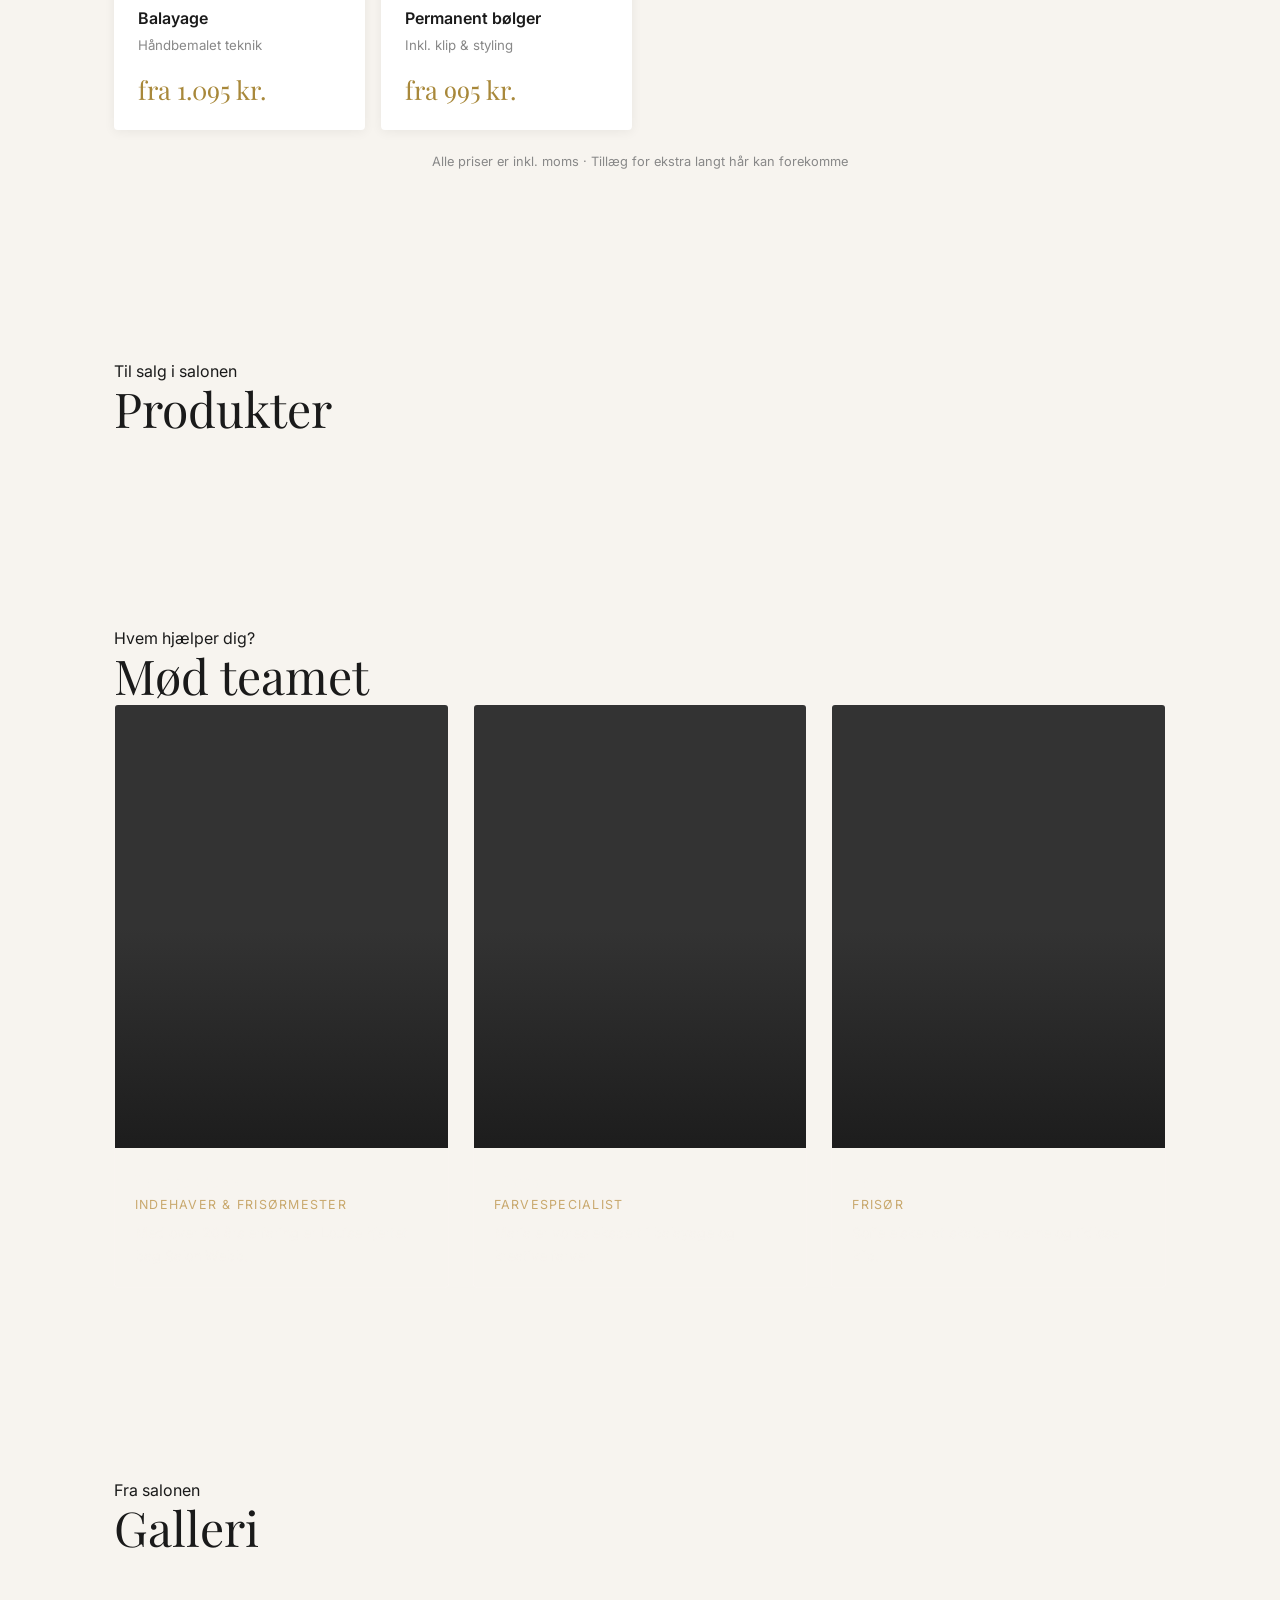
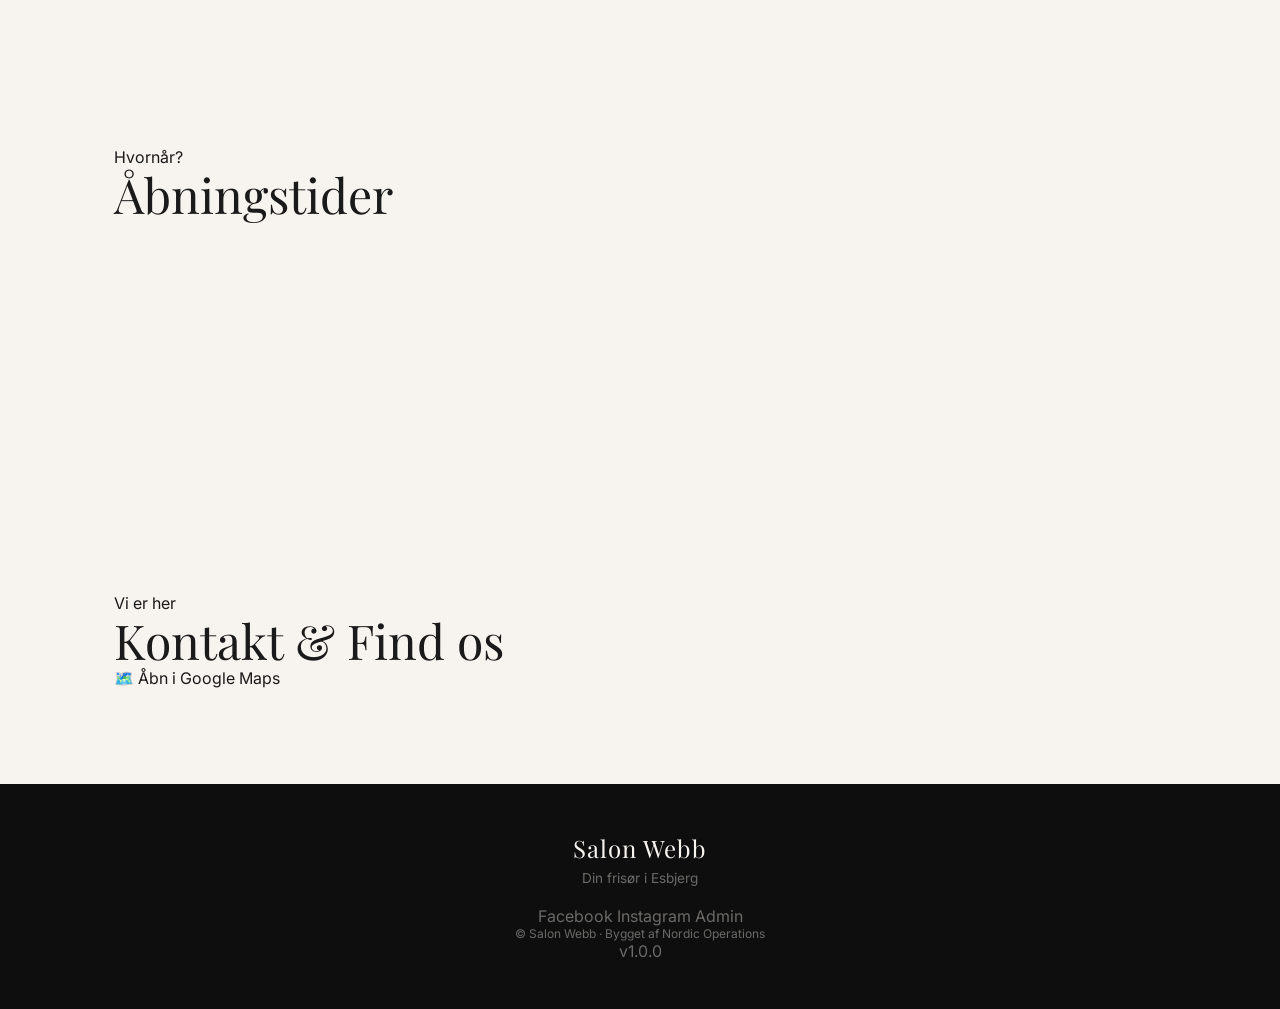
==== commit 90052fd2: "Add files via upload" ====
--- a/index.html
+++ b/index.html
@@ -4,206 +4,170 @@
   <meta charset="UTF-8">
   <meta name="viewport" content="width=device-width, initial-scale=1.0, viewport-fit=cover">
   <meta name="theme-color" content="#0E0E0E">
-  <meta name="description" content="Salon Webb – Din frisør i Esbjerg. Book tid, se priser og mød vores team.">
+  <meta name="description" content="Salon Webb i Esbjerg. Professionel frisør med fokus på kvalitet, stil og god service. Book tid online.">
   <meta name="apple-mobile-web-app-capable" content="yes">
   <meta name="apple-mobile-web-app-status-bar-style" content="black">
   <meta name="apple-mobile-web-app-title" content="Salon Webb">
-
-  <title>Salon Webb – Din frisør i Esbjerg</title>
-
+  <meta property="og:title" content="Salon Webb – Din frisør i Esbjerg">
+  <meta property="og:description" content="Professionel frisør i Esbjerg. Book tid online.">
+  <meta property="og:type" content="website">
+  <title id="page-title">Salon Webb – Din frisør i Esbjerg</title>
   <link rel="manifest" href="manifest.json">
-  <link rel="icon" type="image/png" sizes="192x192" href="icons/icon-192.png">
+  <link rel="icon" type="image/png" href="icons/icon-192.png">
   <link rel="apple-touch-icon" href="icons/icon-192.png">
-
   <link rel="preconnect" href="https://fonts.googleapis.com">
   <link rel="preconnect" href="https://fonts.gstatic.com" crossorigin>
   <link href="https://fonts.googleapis.com/css2?family=Playfair+Display:ital,wght@0,400;0,600;1,400&family=Inter:wght@300;400;500;600&display=swap" rel="stylesheet">
-
   <link rel="stylesheet" href="styles.css?v=1.0.0">
 </head>
 <body>
 
-<!-- ===== OFFLINE BANNER ===== -->
+<!-- TILBUD BANNER -->
+<div id="tilbud-banner" class="tilbud-banner hidden">
+  <span id="tilbud-tekst"></span>
+  <button id="tilbud-luk" aria-label="Luk tilbud">✕</button>
+</div>
+
+<!-- OFFLINE BANNER -->
 <div id="offline-banner" class="offline-banner hidden">
-  Du er offline – visse funktioner er utilgængelige
-</div>
-
-<!-- ===== NAV (desktop) ===== -->
-<nav class="site-nav" id="site-nav">
-  <div class="nav-inner">
-    <a href="#hjem" class="nav-logo">Salon Webb</a>
-    <ul class="nav-links">
-      <li><a href="#frisoerer">Team</a></li>
-      <li><a href="#priser">Priser</a></li>
-      <li><a href="#produkter">Produkter</a></li>
-      <li><a href="#aabningstider">Åbningstider</a></li>
-      <li><a href="#kontakt">Kontakt</a></li>
+  <span>📡 Du er offline – ring eller send SMS</span>
+</div>
+
+<!-- TOP NAVIGATION -->
+<nav class="top-nav" id="top-nav">
+  <div class="nav-container">
+    <a href="#hjem" class="nav-logo" id="nav-logo">Salon Webb</a>
+    <button class="nav-hamburger" id="nav-hamburger" aria-label="Menu" aria-expanded="false">
+      <span></span><span></span><span></span>
+    </button>
+    <ul class="nav-links" id="nav-links" role="list">
+      <!-- Rendered by JS from data -->
     </ul>
-    <a href="https://salonwebb.bestilling.nu" target="_blank" rel="noopener" class="nav-book">Book tid</a>
+    <a href="#" class="nav-book-btn" id="nav-book-btn">Book tid</a>
   </div>
 </nav>
 
-<!-- ===== HERO ===== -->
+<!-- MOBILE MENU OVERLAY -->
+<div class="mobile-menu-overlay hidden" id="mobile-menu-overlay">
+  <button class="mobile-menu-close" id="mobile-menu-close" aria-label="Luk menu">✕</button>
+  <ul id="mobile-menu-links" role="list"></ul>
+  <div class="mobile-menu-kontakt">
+    <a href="#" id="mm-book" class="mm-btn mm-btn-gold">📅 Book tid</a>
+    <a href="#" id="mm-tlf" class="mm-btn">📞 Ring</a>
+    <a href="#" id="mm-sms" class="mm-btn">💬 SMS</a>
+  </div>
+</div>
+
+<!-- ═══════════ HERO ═══════════ -->
 <section id="hjem" class="hero">
   <div class="hero-bg" id="hero-bg"></div>
   <div class="hero-overlay"></div>
-  <div class="hero-content">
+  <div class="hero-content" id="hero-content">
     <p class="hero-eyebrow">Esbjerg</p>
-    <h1 class="hero-title">Salon Webb</h1>
+    <h1 class="hero-title" id="hero-title">Salon Webb</h1>
     <div class="hero-rule"></div>
-    <p class="hero-sub">Din frisør i Esbjerg</p>
-    <div class="hero-actions">
-      <a href="https://salonwebb.bestilling.nu" target="_blank" rel="noopener" class="btn btn-primary">
-        <span class="btn-icon">📅</span> Book tid
-      </a>
-      <a href="tel:+4575000000" class="btn btn-ghost">
-        <span class="btn-icon">📞</span> Ring
-      </a>
-      <a href="sms:+4575000000" class="btn btn-ghost">
-        <span class="btn-icon">💬</span> SMS
-      </a>
-      <a href="https://maps.google.com/?q=Salon+Webb+Esbjerg" target="_blank" rel="noopener" class="btn btn-ghost">
-        <span class="btn-icon">📍</span> Find vej
-      </a>
-    </div>
-  </div>
-  <div class="hero-scroll-hint">
-    <span></span>
-  </div>
-</section>
-
-<!-- ===== ATMOSFÆRE ===== -->
-<section id="atmosfaere" class="section section-light atmosfaere">
-  <div class="container">
-    <div class="section-header">
-      <p class="section-label">Stemning</p>
-      <h2 class="section-title">En salon der passer dig</h2>
-    </div>
-    <div class="atmo-grid">
-      <div class="atmo-card atmo-large">
-        <div class="atmo-img atmo-img-1"></div>
-        <div class="atmo-caption">Tid til dig</div>
-      </div>
-      <div class="atmo-col">
-        <div class="atmo-card">
-          <div class="atmo-img atmo-img-2"></div>
-          <div class="atmo-caption">Ekspertise</div>
-        </div>
-        <div class="atmo-card">
-          <div class="atmo-img atmo-img-3"></div>
-          <div class="atmo-caption">Stil</div>
-        </div>
-      </div>
-    </div>
-    <p class="atmo-text">Vi har hjulpet Esbjergensere med hår i over 20 år. Hos Salon Webb finder du ro, kvalitet og et team der lytter.</p>
-  </div>
-</section>
-
-<!-- ===== TEAM / FRISØRER ===== -->
-<section id="frisoerer" class="section section-dark">
-  <div class="container">
-    <div class="section-header section-header-light">
-      <p class="section-label">Vores team</p>
-      <h2 class="section-title">Mød frisørerne</h2>
-    </div>
-    <div class="team-grid" id="team-grid">
-      <!-- Injected by JS from DATA -->
-    </div>
-  </div>
-</section>
-
-<!-- ===== PRISER ===== -->
-<section id="priser" class="section section-light">
-  <div class="container">
-    <div class="section-header">
-      <p class="section-label">Hvad koster det?</p>
+    <p class="hero-sub" id="hero-sub">Din frisør i Esbjerg</p>
+    <div class="hero-btns" id="hero-btns">
+      <!-- Rendered by JS -->
+    </div>
+  </div>
+  <div class="hero-scroll"><span></span></div>
+</section>
+
+<!-- ═══════════ BEHANDLINGER ═══════════ -->
+<section id="behandlinger" class="section bg-light">
+  <div class="container">
+    <div class="section-head">
+      <p class="label">Vi tilbyder</p>
+      <h2 class="section-title">Behandlinger</h2>
+    </div>
+    <div class="behandlinger-grid" id="behandlinger-grid"></div>
+  </div>
+</section>
+
+<!-- ═══════════ PRISER ═══════════ -->
+<section id="priser" class="section bg-sand">
+  <div class="container">
+    <div class="section-head">
+      <p class="label">Hvad koster det?</p>
       <h2 class="section-title">Priser</h2>
     </div>
-    <div class="price-tabs">
-      <button class="price-tab active" data-tab="damer">Damer</button>
-      <button class="price-tab" data-tab="herrer">Herrer</button>
-      <button class="price-tab" data-tab="boern">Børn</button>
-      <button class="price-tab" data-tab="behandlinger">Behandlinger</button>
-    </div>
-    <div id="price-grid" class="price-grid">
-      <!-- Injected by JS -->
-    </div>
-    <p class="price-note">Alle priser er inkl. moms. Tillæg for ekstra langt hår kan forekomme.</p>
-  </div>
-</section>
-
-<!-- ===== PRODUKTER ===== -->
-<section id="produkter" class="section section-sand">
-  <div class="container">
-    <div class="section-header">
-      <p class="section-label">Til salg</p>
-      <h2 class="section-title">Produkter</h2>
-    </div>
-    <div class="products-grid" id="products-grid">
-      <!-- Injected by JS -->
-    </div>
-  </div>
-</section>
-
-<!-- ===== ÅBNINGSTIDER ===== -->
-<section id="aabningstider" class="section section-dark">
-  <div class="container">
-    <div class="section-header section-header-light">
-      <p class="section-label">Hvornår?</p>
-      <h2 class="section-title">Åbningstider</h2>
-    </div>
-    <div class="hours-grid" id="hours-grid">
-      <!-- Injected by JS -->
-    </div>
-  </div>
-</section>
-
-<!-- ===== KONTAKT ===== -->
-<section id="kontakt" class="section section-light">
-  <div class="container kontakt-container">
-    <div class="section-header">
-      <p class="section-label">Vi er her</p>
-      <h2 class="section-title">Find os</h2>
-    </div>
-    <div class="kontakt-grid">
-      <div class="kontakt-info">
-        <div class="kontakt-item">
-          <span class="kontakt-icon">📍</span>
-          <div>
-            <p class="kontakt-label">Adresse</p>
-            <p id="k-adresse">Adressenavn 0, 6700 Esbjerg</p>
-          </div>
-        </div>
-        <div class="kontakt-item">
-          <span class="kontakt-icon">📞</span>
-          <div>
-            <p class="kontakt-label">Telefon</p>
-            <a href="tel:+4575000000" id="k-tlf" class="kontakt-link">75 00 00 00</a>
-          </div>
-        </div>
-        <div class="kontakt-item">
-          <span class="kontakt-icon">✉️</span>
-          <div>
-            <p class="kontakt-label">E-mail</p>
-            <a href="mailto:info@salonwebb.dk" id="k-mail" class="kontakt-link">info@salonwebb.dk</a>
-          </div>
-        </div>
-        <div class="kontakt-socials">
-          <a href="https://www.instagram.com/salonwebb" target="_blank" rel="noopener" id="k-instagram" class="social-btn">
-            <svg width="20" height="20" viewBox="0 0 24 24" fill="none" stroke="currentColor" stroke-width="1.5"><rect x="2" y="2" width="20" height="20" rx="5"/><circle cx="12" cy="12" r="5"/><circle cx="17.5" cy="6.5" r="1" fill="currentColor" stroke="none"/></svg>
-            Instagram
-          </a>
-          <a href="https://www.facebook.com/salonwebb" target="_blank" rel="noopener" id="k-facebook" class="social-btn">
-            <svg width="20" height="20" viewBox="0 0 24 24" fill="none" stroke="currentColor" stroke-width="1.5"><path d="M18 2h-3a5 5 0 0 0-5 5v3H7v4h3v8h4v-8h3l1-4h-4V7a1 1 0 0 1 1-1h3z"/></svg>
-            Facebook
-          </a>
-        </div>
-      </div>
+    <div class="price-tabs" id="price-tabs"></div>
+    <div class="price-grid" id="price-grid"></div>
+    <p class="price-note">Alle priser er inkl. moms · Tillæg for ekstra langt hår kan forekomme</p>
+  </div>
+</section>
+
+<!-- ═══════════ PRODUKTER ═══════════ -->
+<section id="produkter" class="section bg-dark">
+  <div class="container">
+    <div class="section-head section-head-light">
+      <p class="label">Til salg i salonen</p>
+      <h2 class="section-title light">Produkter</h2>
+    </div>
+    <div class="produkter-grid" id="produkter-grid"></div>
+  </div>
+</section>
+
+<!-- ═══════════ TEAM ═══════════ -->
+<section id="team" class="section bg-light">
+  <div class="container">
+    <div class="section-head">
+      <p class="label">Hvem hjælper dig?</p>
+      <h2 class="section-title">Mød teamet</h2>
+    </div>
+    <div class="team-grid" id="team-grid"></div>
+  </div>
+</section>
+
+<!-- ═══════════ GALLERI ═══════════ -->
+<section id="galleri" class="section bg-sand">
+  <div class="container">
+    <div class="section-head">
+      <p class="label">Fra salonen</p>
+      <h2 class="section-title">Galleri</h2>
+    </div>
+    <div class="galleri-grid" id="galleri-grid"></div>
+  </div>
+</section>
+
+<!-- GALLERI LIGHTBOX -->
+<div class="lightbox hidden" id="lightbox" role="dialog" aria-modal="true">
+  <button class="lb-close" id="lb-close" aria-label="Luk">✕</button>
+  <button class="lb-prev" id="lb-prev" aria-label="Forrige">‹</button>
+  <button class="lb-next" id="lb-next" aria-label="Næste">›</button>
+  <div class="lb-img-wrap">
+    <img id="lb-img" src="" alt="" loading="lazy">
+  </div>
+  <p class="lb-caption" id="lb-caption"></p>
+  <div class="lb-dots" id="lb-dots"></div>
+</div>
+
+<!-- ═══════════ ÅBNINGSTIDER ═══════════ -->
+<section id="aabningstider" class="section bg-dark">
+  <div class="container">
+    <div class="section-head section-head-light">
+      <p class="label">Hvornår?</p>
+      <h2 class="section-title light">Åbningstider</h2>
+    </div>
+    <div class="hours-grid" id="hours-grid"></div>
+  </div>
+</section>
+
+<!-- ═══════════ KONTAKT ═══════════ -->
+<section id="kontakt" class="section bg-light">
+  <div class="container">
+    <div class="section-head">
+      <p class="label">Vi er her</p>
+      <h2 class="section-title">Kontakt & Find os</h2>
+    </div>
+    <div class="kontakt-layout">
+      <div class="kontakt-info" id="kontakt-info"></div>
       <div class="kontakt-map">
-        <a href="https://maps.google.com/?q=Salon+Webb+Esbjerg" id="k-maps" target="_blank" rel="noopener" class="map-link">
-          <div class="map-placeholder">
-            <span class="map-icon">🗺️</span>
-            <span>Åbn i Google Maps</span>
+        <a id="maps-link" href="#" target="_blank" rel="noopener" class="map-box">
+          <div class="map-inner">
+            <span class="map-emoji">🗺️</span>
+            <span class="map-text">Åbn i Google Maps</span>
           </div>
         </a>
       </div>
@@ -211,120 +175,51 @@
   </div>
 </section>
 
-<!-- ===== FOOTER ===== -->
+<!-- FOOTER -->
 <footer class="site-footer">
   <div class="container">
-    <p class="footer-logo">Salon Webb</p>
-    <p class="footer-sub">Din frisør i Esbjerg</p>
-    <p class="footer-copy">© <span id="footer-year"></span> Salon Webb · Bygget af Nordic Operations</p>
+    <p class="footer-logo" id="footer-logo">Salon Webb</p>
+    <p class="footer-sub" id="footer-sub">Din frisør i Esbjerg</p>
+    <div class="footer-links">
+      <a href="#" id="footer-fb">Facebook</a>
+      <a href="#" id="footer-ig">Instagram</a>
+      <a href="admin/" class="footer-admin-link">Admin</a>
+    </div>
+    <p class="footer-copy">© <span id="footer-year"></span> Salon Webb · Bygget af <a href="https://nordicoperations.dk" target="_blank" rel="noopener">Nordic Operations</a></p>
+    <p class="footer-version" id="footer-version">v1.0.0</p>
   </div>
 </footer>
 
-<!-- ===== FAST MOBILBJÆLKE ===== -->
-<nav class="mobile-bar" id="mobile-bar">
-  <a href="#hjem" class="mb-item active" data-section="hjem">
-    <span class="mb-icon">🏠</span>
-    <span class="mb-label">Hjem</span>
-  </a>
-  <a href="https://salonwebb.bestilling.nu" target="_blank" rel="noopener" class="mb-item">
-    <span class="mb-icon">📅</span>
-    <span class="mb-label">Book</span>
-  </a>
-  <a href="tel:+4575000000" id="mb-tlf" class="mb-item">
-    <span class="mb-icon">📞</span>
-    <span class="mb-label">Ring</span>
-  </a>
-  <a href="sms:+4575000000" id="mb-sms" class="mb-item">
-    <span class="mb-icon">💬</span>
-    <span class="mb-label">SMS</span>
-  </a>
-  <a href="https://maps.google.com/?q=Salon+Webb+Esbjerg" id="mb-maps" target="_blank" rel="noopener" class="mb-item">
-    <span class="mb-icon">📍</span>
-    <span class="mb-label">Kort</span>
+<!-- ═══════════ FAST MOBILBJÆLKE ═══════════ -->
+<nav class="mobile-bar" id="mobile-bar" aria-label="Hurtignavigation">
+  <a href="#hjem" class="mb-item" data-sec="hjem">
+    <span class="mb-icon">🏠</span><span class="mb-lbl">Hjem</span>
+  </a>
+  <a href="#" class="mb-item" id="mb-book">
+    <span class="mb-icon">📅</span><span class="mb-lbl">Book</span>
+  </a>
+  <a href="#" class="mb-item" id="mb-ring">
+    <span class="mb-icon">📞</span><span class="mb-lbl">Ring</span>
+  </a>
+  <a href="#" class="mb-item" id="mb-sms">
+    <span class="mb-icon">💬</span><span class="mb-lbl">SMS</span>
+  </a>
+  <a href="#" class="mb-item" id="mb-kort">
+    <span class="mb-icon">📍</span><span class="mb-lbl">Kort</span>
   </a>
 </nav>
 
-<!-- ===== ADMIN PANEL (skjult) ===== -->
-<div id="admin-overlay" class="admin-overlay hidden">
-  <div class="admin-panel">
-    <div class="admin-header">
-      <h2>Admin – Salon Webb</h2>
-      <button id="admin-close" class="admin-close">✕</button>
-    </div>
-    <div class="admin-body">
-
-      <div class="admin-section">
-        <h3>Kontakt & Links</h3>
-        <label>Telefon (tel:)</label>
-        <input type="text" id="a-tlf" placeholder="75000000">
-        <label>E-mail</label>
-        <input type="email" id="a-mail" placeholder="info@salonwebb.dk">
-        <label>Adresse (tekst)</label>
-        <input type="text" id="a-adresse" placeholder="Gaden 1, 6700 Esbjerg">
-        <label>Google Maps URL</label>
-        <input type="text" id="a-maps" placeholder="https://maps.google.com/...">
-        <label>Instagram URL</label>
-        <input type="text" id="a-instagram" placeholder="https://www.instagram.com/...">
-        <label>Facebook URL</label>
-        <input type="text" id="a-facebook" placeholder="https://www.facebook.com/...">
-        <label>Booking URL</label>
-        <input type="text" id="a-booking" placeholder="https://salonwebb.bestilling.nu">
-      </div>
-
-      <div class="admin-section">
-        <h3>Åbningstider</h3>
-        <div id="admin-hours"><!-- Rendered by JS --></div>
-      </div>
-
-      <div class="admin-section">
-        <h3>Priser – Damer</h3>
-        <div id="admin-prices-damer" class="admin-price-list"></div>
-        <button class="admin-add-btn" data-target="damer">+ Tilføj ydelse</button>
-        <h3>Priser – Herrer</h3>
-        <div id="admin-prices-herrer" class="admin-price-list"></div>
-        <button class="admin-add-btn" data-target="herrer">+ Tilføj ydelse</button>
-        <h3>Priser – Børn</h3>
-        <div id="admin-prices-boern" class="admin-price-list"></div>
-        <button class="admin-add-btn" data-target="boern">+ Tilføj ydelse</button>
-        <h3>Priser – Behandlinger</h3>
-        <div id="admin-prices-behandlinger" class="admin-price-list"></div>
-        <button class="admin-add-btn" data-target="behandlinger">+ Tilføj ydelse</button>
-      </div>
-
-      <div class="admin-section">
-        <h3>Team</h3>
-        <div id="admin-team" class="admin-team-list"></div>
-        <button class="admin-add-btn" data-target="team">+ Tilføj frisør</button>
-      </div>
-
-      <div class="admin-section">
-        <h3>Produkter</h3>
-        <div id="admin-products-list" class="admin-product-list"></div>
-        <button class="admin-add-btn" data-target="products">+ Tilføj produkt</button>
-      </div>
-
-      <div class="admin-section">
-        <h3>Tilbud / Banner</h3>
-        <label>Tekst (tom = ingen banner)</label>
-        <input type="text" id="a-tilbud" placeholder="Fx: Spar 20% på farvebehandling i marts">
-        <label>Gyldig til (dato)</label>
-        <input type="date" id="a-tilbud-dato">
-      </div>
-
-      <div class="admin-actions">
-        <button id="admin-save" class="admin-save-btn">Gem ændringer</button>
-        <button id="admin-reset" class="admin-reset-btn">Nulstil til standard</button>
-      </div>
-    </div>
-  </div>
-</div>
-
-<!-- ===== TILBUD BANNER ===== -->
-<div id="tilbud-banner" class="tilbud-banner hidden">
-  <span id="tilbud-text"></span>
-  <button id="tilbud-close" aria-label="Luk">✕</button>
-</div>
-
+<!-- PWA INSTALL PROMPT -->
+<div class="install-prompt hidden" id="install-prompt">
+  <div class="ip-text">
+    <strong>Installér Salon Webb</strong>
+    <span>Tilføj til din startskærm</span>
+  </div>
+  <button id="ip-install">Installér</button>
+  <button class="ip-dismiss" id="ip-dismiss" aria-label="Luk">✕</button>
+</div>
+
+<script src="data.js?v=1.0.0"></script>
 <script src="app.js?v=1.0.0"></script>
 </body>
 </html>
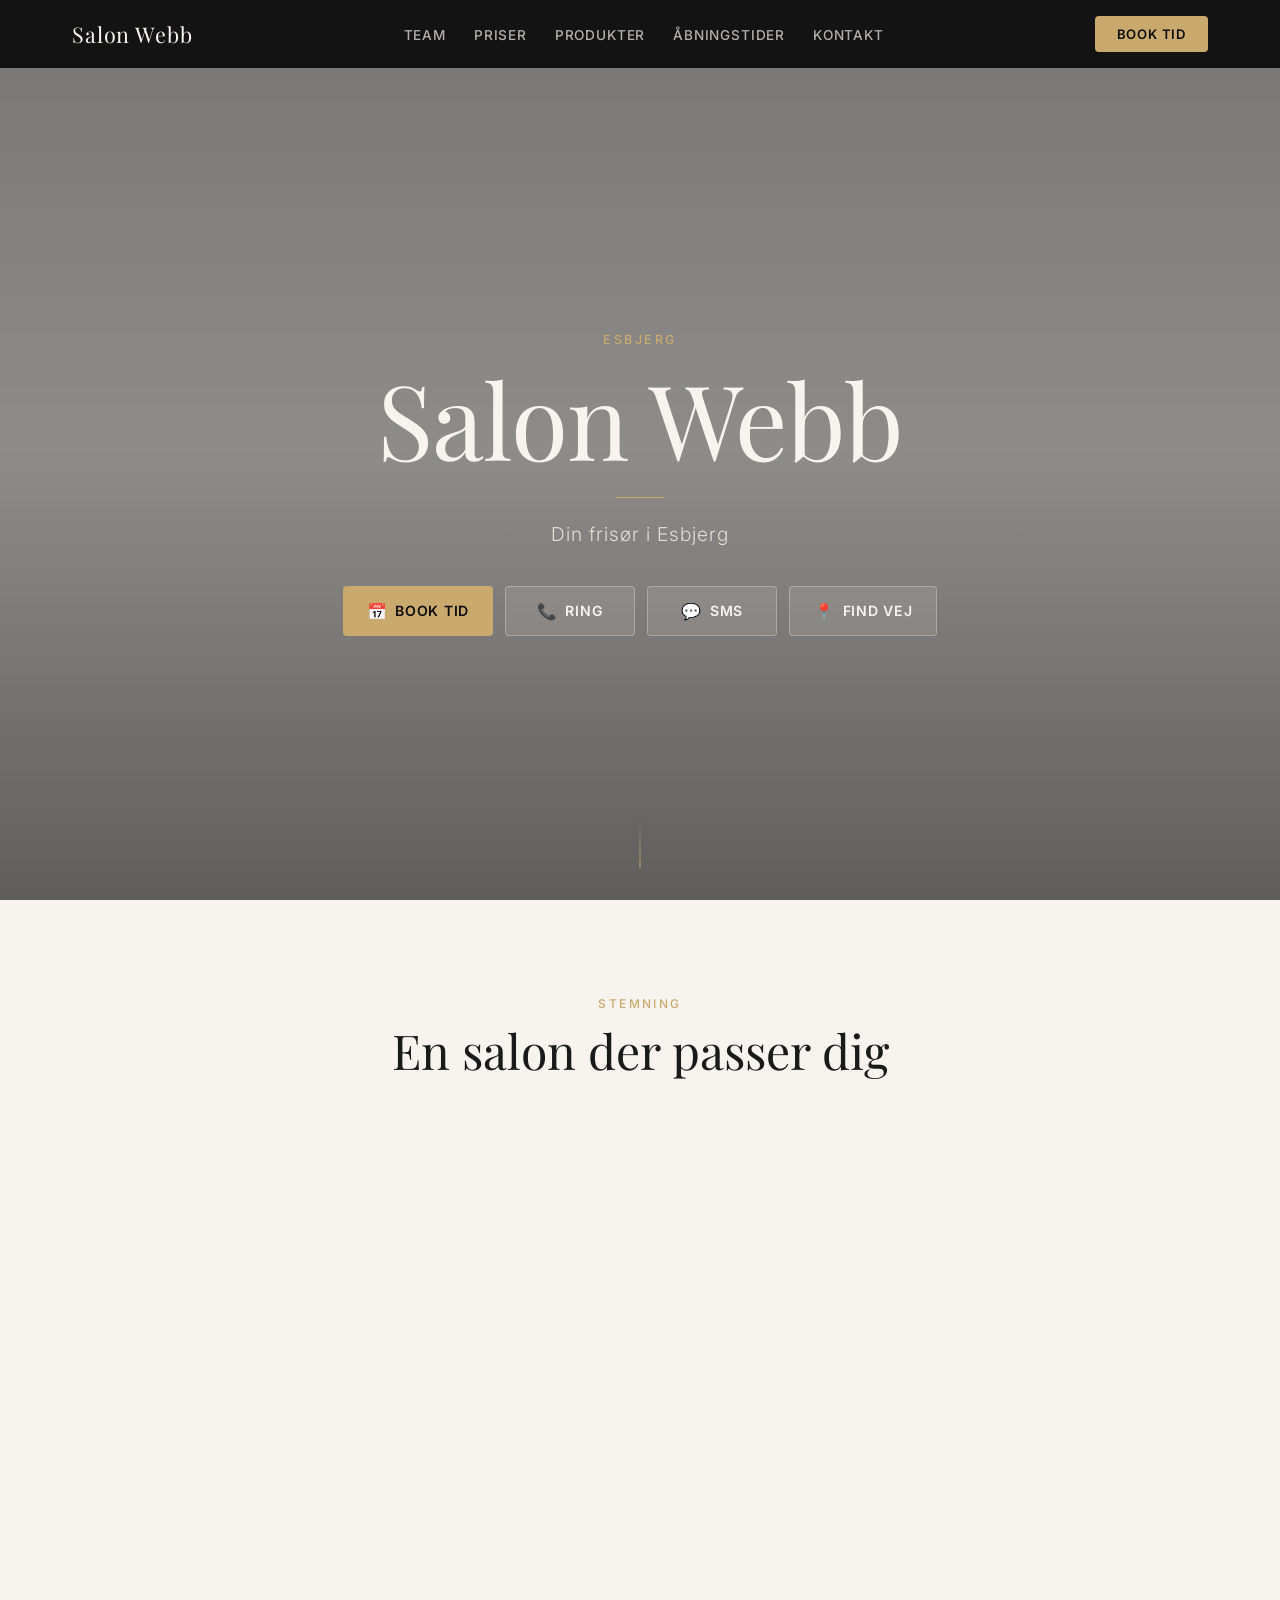
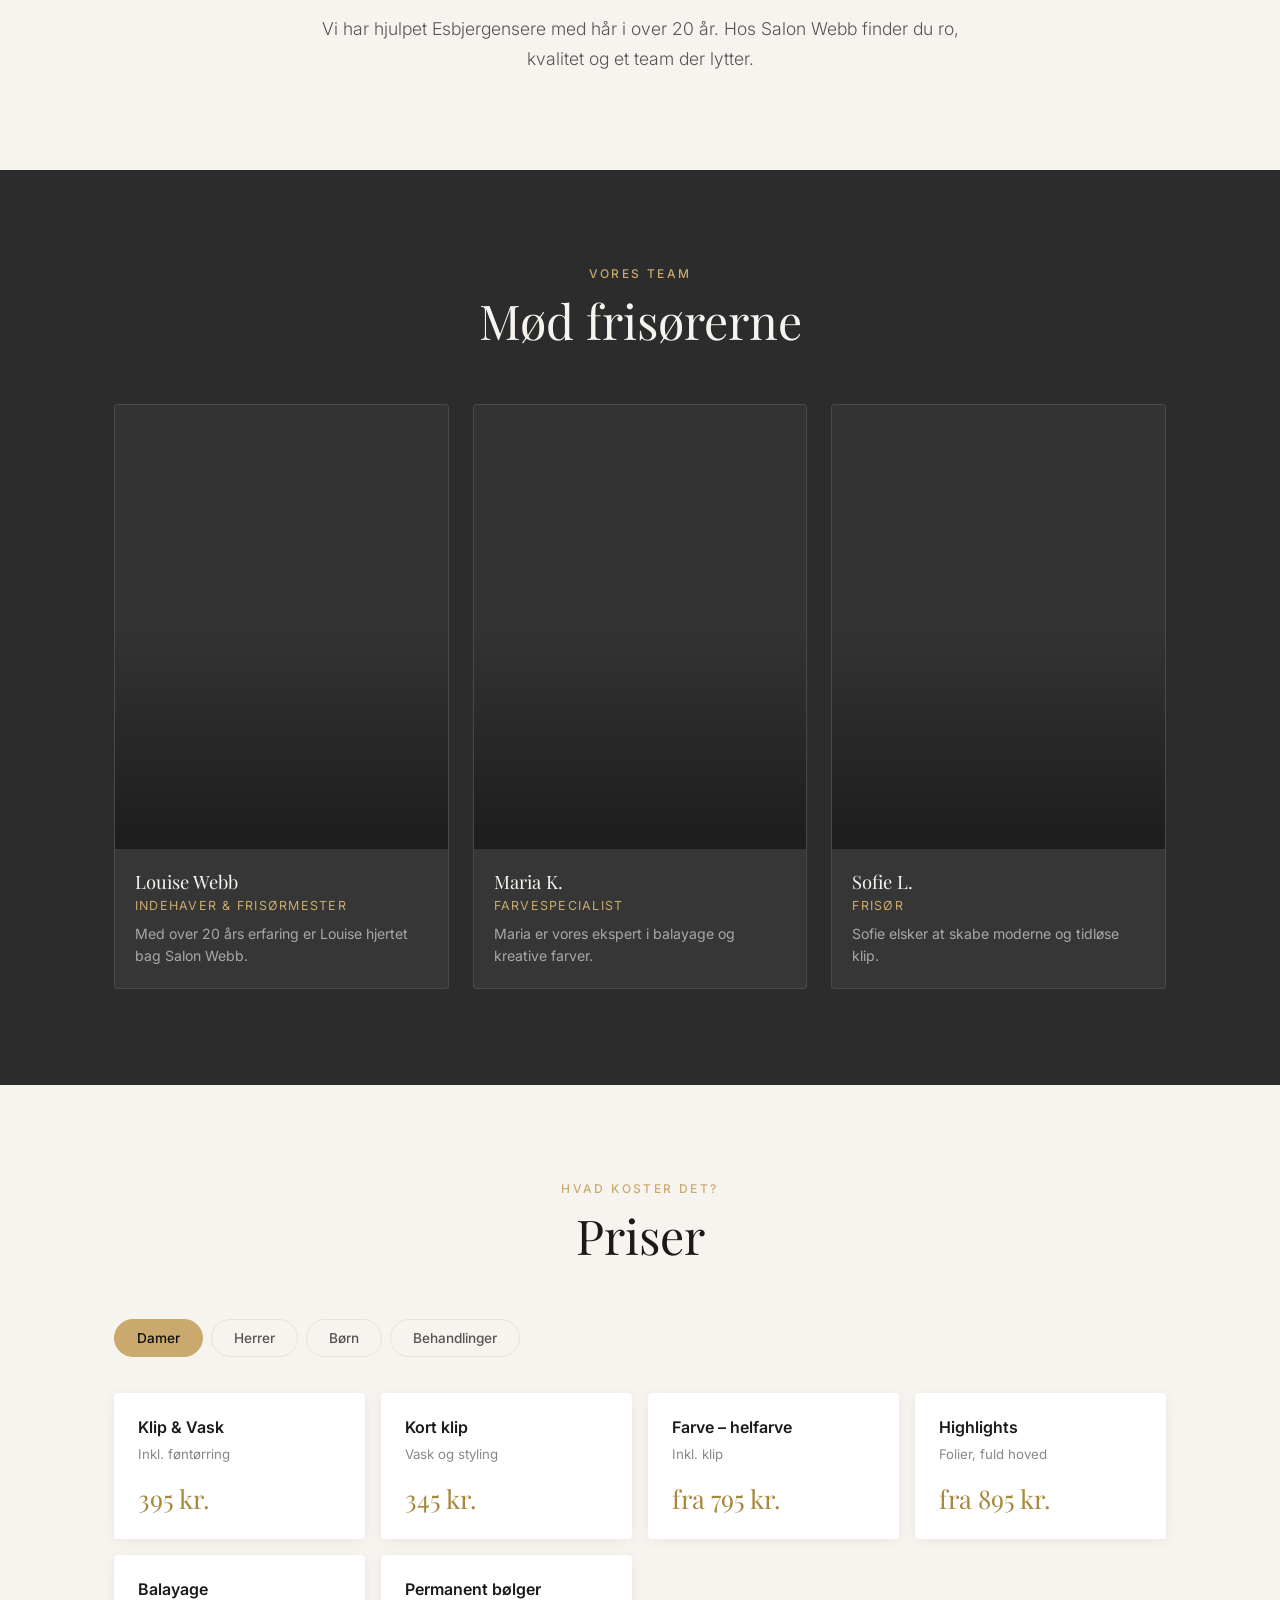
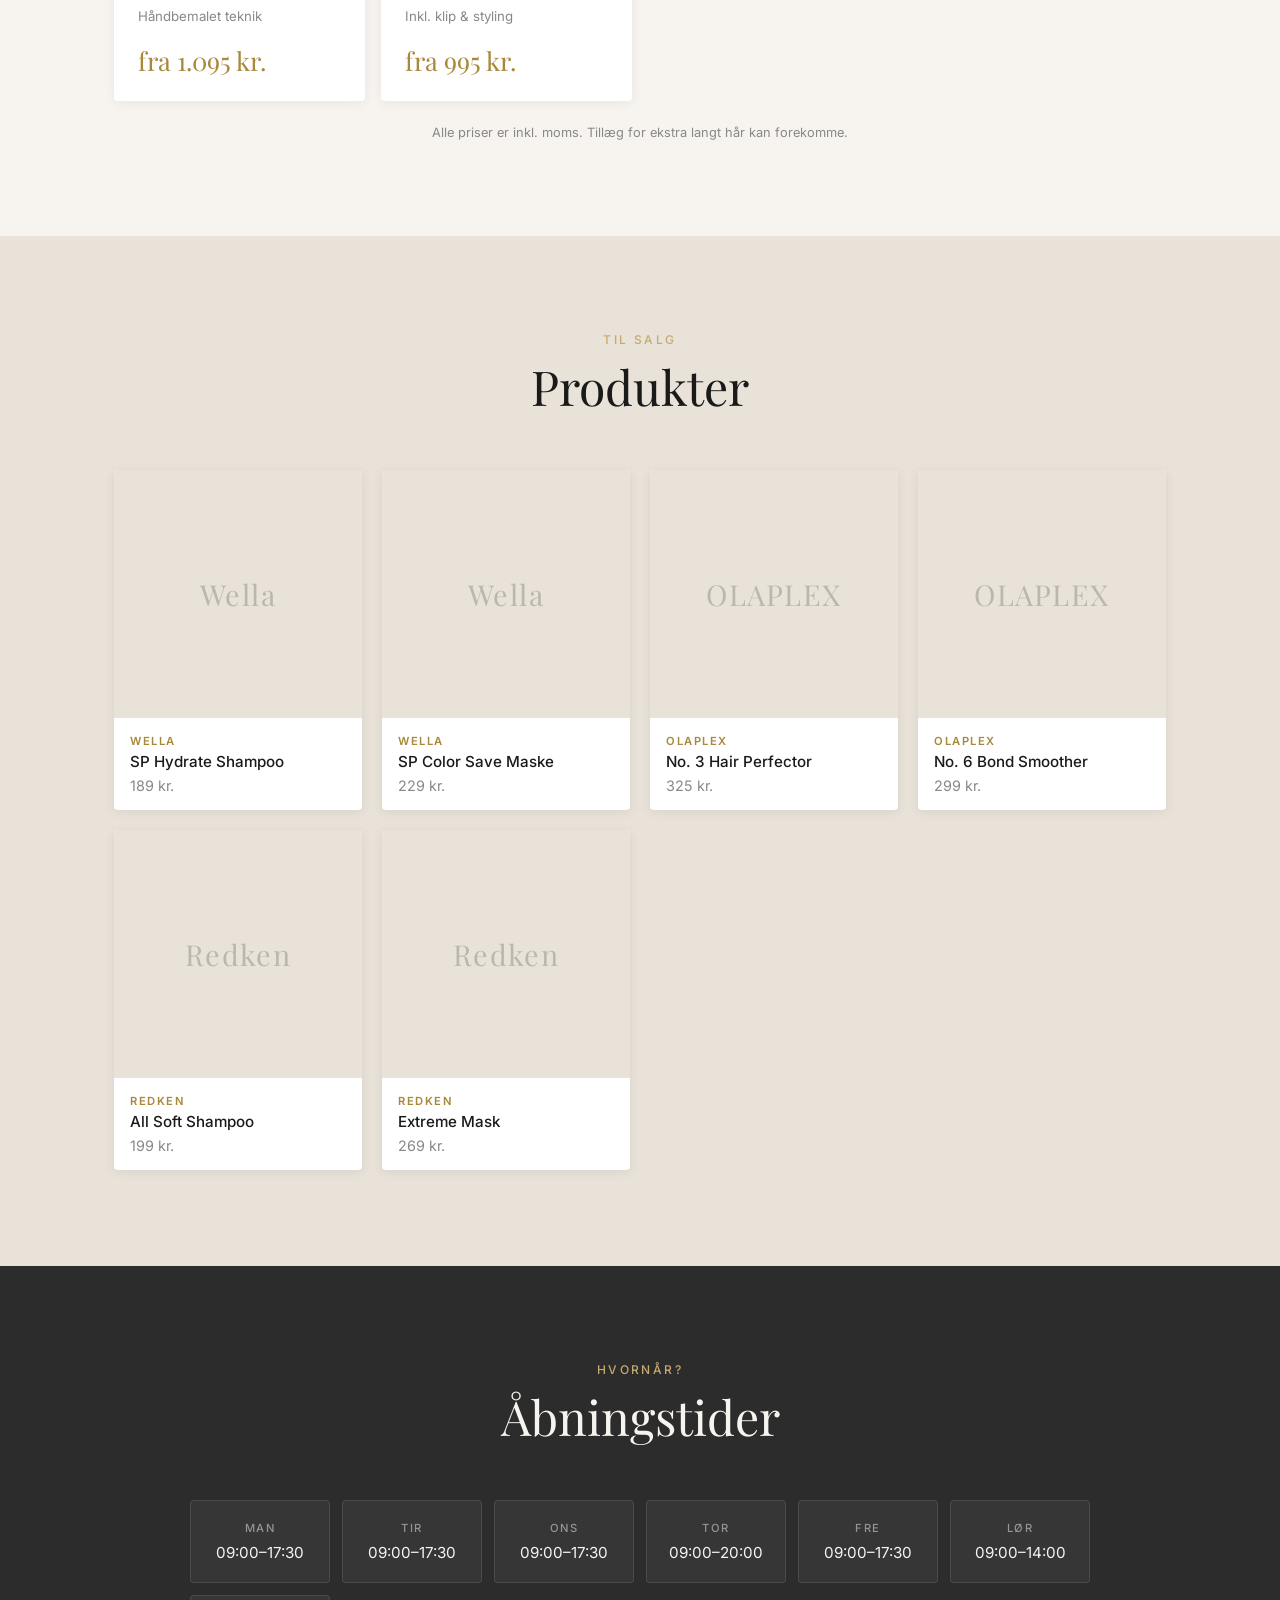
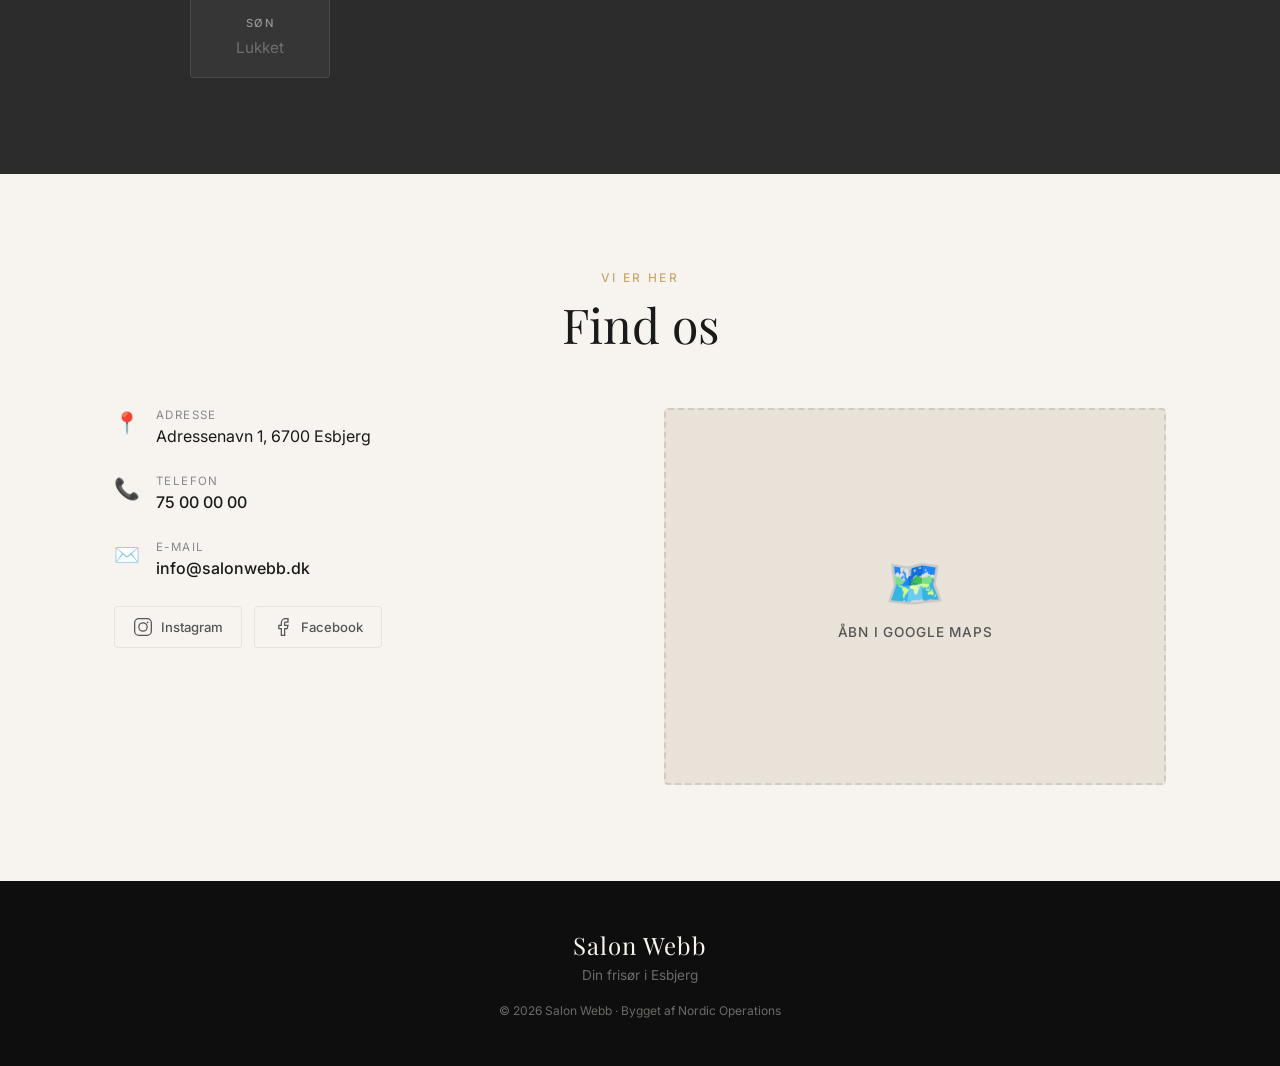
==== commit 20f69c45: "Add files via upload" ====
--- a/index.html
+++ b/index.html
@@ -4,170 +4,206 @@
   <meta charset="UTF-8">
   <meta name="viewport" content="width=device-width, initial-scale=1.0, viewport-fit=cover">
   <meta name="theme-color" content="#0E0E0E">
-  <meta name="description" content="Salon Webb i Esbjerg. Professionel frisør med fokus på kvalitet, stil og god service. Book tid online.">
+  <meta name="description" content="Salon Webb – Din frisør i Esbjerg. Book tid, se priser og mød vores team.">
   <meta name="apple-mobile-web-app-capable" content="yes">
   <meta name="apple-mobile-web-app-status-bar-style" content="black">
   <meta name="apple-mobile-web-app-title" content="Salon Webb">
-  <meta property="og:title" content="Salon Webb – Din frisør i Esbjerg">
-  <meta property="og:description" content="Professionel frisør i Esbjerg. Book tid online.">
-  <meta property="og:type" content="website">
-  <title id="page-title">Salon Webb – Din frisør i Esbjerg</title>
+
+  <title>Salon Webb – Din frisør i Esbjerg</title>
+
   <link rel="manifest" href="manifest.json">
-  <link rel="icon" type="image/png" href="icons/icon-192.png">
+  <link rel="icon" type="image/png" sizes="192x192" href="icons/icon-192.png">
   <link rel="apple-touch-icon" href="icons/icon-192.png">
+
   <link rel="preconnect" href="https://fonts.googleapis.com">
   <link rel="preconnect" href="https://fonts.gstatic.com" crossorigin>
   <link href="https://fonts.googleapis.com/css2?family=Playfair+Display:ital,wght@0,400;0,600;1,400&family=Inter:wght@300;400;500;600&display=swap" rel="stylesheet">
+
   <link rel="stylesheet" href="styles.css?v=1.0.0">
 </head>
 <body>
 
-<!-- TILBUD BANNER -->
-<div id="tilbud-banner" class="tilbud-banner hidden">
-  <span id="tilbud-tekst"></span>
-  <button id="tilbud-luk" aria-label="Luk tilbud">✕</button>
+<!-- ===== OFFLINE BANNER ===== -->
+<div id="offline-banner" class="offline-banner hidden">
+  Du er offline – visse funktioner er utilgængelige
 </div>
 
-<!-- OFFLINE BANNER -->
-<div id="offline-banner" class="offline-banner hidden">
-  <span>📡 Du er offline – ring eller send SMS</span>
-</div>
-
-<!-- TOP NAVIGATION -->
-<nav class="top-nav" id="top-nav">
-  <div class="nav-container">
-    <a href="#hjem" class="nav-logo" id="nav-logo">Salon Webb</a>
-    <button class="nav-hamburger" id="nav-hamburger" aria-label="Menu" aria-expanded="false">
-      <span></span><span></span><span></span>
-    </button>
-    <ul class="nav-links" id="nav-links" role="list">
-      <!-- Rendered by JS from data -->
+<!-- ===== NAV (desktop) ===== -->
+<nav class="site-nav" id="site-nav">
+  <div class="nav-inner">
+    <a href="#hjem" class="nav-logo">Salon Webb</a>
+    <ul class="nav-links">
+      <li><a href="#frisoerer">Team</a></li>
+      <li><a href="#priser">Priser</a></li>
+      <li><a href="#produkter">Produkter</a></li>
+      <li><a href="#aabningstider">Åbningstider</a></li>
+      <li><a href="#kontakt">Kontakt</a></li>
     </ul>
-    <a href="#" class="nav-book-btn" id="nav-book-btn">Book tid</a>
+    <a href="https://salonwebb.bestilling.nu" target="_blank" rel="noopener" class="nav-book">Book tid</a>
   </div>
 </nav>
 
-<!-- MOBILE MENU OVERLAY -->
-<div class="mobile-menu-overlay hidden" id="mobile-menu-overlay">
-  <button class="mobile-menu-close" id="mobile-menu-close" aria-label="Luk menu">✕</button>
-  <ul id="mobile-menu-links" role="list"></ul>
-  <div class="mobile-menu-kontakt">
-    <a href="#" id="mm-book" class="mm-btn mm-btn-gold">📅 Book tid</a>
-    <a href="#" id="mm-tlf" class="mm-btn">📞 Ring</a>
-    <a href="#" id="mm-sms" class="mm-btn">💬 SMS</a>
-  </div>
-</div>
-
-<!-- ═══════════ HERO ═══════════ -->
+<!-- ===== HERO ===== -->
 <section id="hjem" class="hero">
   <div class="hero-bg" id="hero-bg"></div>
   <div class="hero-overlay"></div>
-  <div class="hero-content" id="hero-content">
+  <div class="hero-content">
     <p class="hero-eyebrow">Esbjerg</p>
-    <h1 class="hero-title" id="hero-title">Salon Webb</h1>
+    <h1 class="hero-title">Salon Webb</h1>
     <div class="hero-rule"></div>
-    <p class="hero-sub" id="hero-sub">Din frisør i Esbjerg</p>
-    <div class="hero-btns" id="hero-btns">
-      <!-- Rendered by JS -->
-    </div>
-  </div>
-  <div class="hero-scroll"><span></span></div>
-</section>
-
-<!-- ═══════════ BEHANDLINGER ═══════════ -->
-<section id="behandlinger" class="section bg-light">
-  <div class="container">
-    <div class="section-head">
-      <p class="label">Vi tilbyder</p>
-      <h2 class="section-title">Behandlinger</h2>
-    </div>
-    <div class="behandlinger-grid" id="behandlinger-grid"></div>
-  </div>
-</section>
-
-<!-- ═══════════ PRISER ═══════════ -->
-<section id="priser" class="section bg-sand">
-  <div class="container">
-    <div class="section-head">
-      <p class="label">Hvad koster det?</p>
+    <p class="hero-sub">Din frisør i Esbjerg</p>
+    <div class="hero-actions">
+      <a href="https://salonwebb.bestilling.nu" target="_blank" rel="noopener" class="btn btn-primary">
+        <span class="btn-icon">📅</span> Book tid
+      </a>
+      <a href="tel:+4575000000" class="btn btn-ghost">
+        <span class="btn-icon">📞</span> Ring
+      </a>
+      <a href="sms:+4575000000" class="btn btn-ghost">
+        <span class="btn-icon">💬</span> SMS
+      </a>
+      <a href="https://maps.google.com/?q=Salon+Webb+Esbjerg" target="_blank" rel="noopener" class="btn btn-ghost">
+        <span class="btn-icon">📍</span> Find vej
+      </a>
+    </div>
+  </div>
+  <div class="hero-scroll-hint">
+    <span></span>
+  </div>
+</section>
+
+<!-- ===== ATMOSFÆRE ===== -->
+<section id="atmosfaere" class="section section-light atmosfaere">
+  <div class="container">
+    <div class="section-header">
+      <p class="section-label">Stemning</p>
+      <h2 class="section-title">En salon der passer dig</h2>
+    </div>
+    <div class="atmo-grid">
+      <div class="atmo-card atmo-large">
+        <div class="atmo-img atmo-img-1"></div>
+        <div class="atmo-caption">Tid til dig</div>
+      </div>
+      <div class="atmo-col">
+        <div class="atmo-card">
+          <div class="atmo-img atmo-img-2"></div>
+          <div class="atmo-caption">Ekspertise</div>
+        </div>
+        <div class="atmo-card">
+          <div class="atmo-img atmo-img-3"></div>
+          <div class="atmo-caption">Stil</div>
+        </div>
+      </div>
+    </div>
+    <p class="atmo-text">Vi har hjulpet Esbjergensere med hår i over 20 år. Hos Salon Webb finder du ro, kvalitet og et team der lytter.</p>
+  </div>
+</section>
+
+<!-- ===== TEAM / FRISØRER ===== -->
+<section id="frisoerer" class="section section-dark">
+  <div class="container">
+    <div class="section-header section-header-light">
+      <p class="section-label">Vores team</p>
+      <h2 class="section-title">Mød frisørerne</h2>
+    </div>
+    <div class="team-grid" id="team-grid">
+      <!-- Injected by JS from DATA -->
+    </div>
+  </div>
+</section>
+
+<!-- ===== PRISER ===== -->
+<section id="priser" class="section section-light">
+  <div class="container">
+    <div class="section-header">
+      <p class="section-label">Hvad koster det?</p>
       <h2 class="section-title">Priser</h2>
     </div>
-    <div class="price-tabs" id="price-tabs"></div>
-    <div class="price-grid" id="price-grid"></div>
-    <p class="price-note">Alle priser er inkl. moms · Tillæg for ekstra langt hår kan forekomme</p>
-  </div>
-</section>
-
-<!-- ═══════════ PRODUKTER ═══════════ -->
-<section id="produkter" class="section bg-dark">
-  <div class="container">
-    <div class="section-head section-head-light">
-      <p class="label">Til salg i salonen</p>
-      <h2 class="section-title light">Produkter</h2>
-    </div>
-    <div class="produkter-grid" id="produkter-grid"></div>
-  </div>
-</section>
-
-<!-- ═══════════ TEAM ═══════════ -->
-<section id="team" class="section bg-light">
-  <div class="container">
-    <div class="section-head">
-      <p class="label">Hvem hjælper dig?</p>
-      <h2 class="section-title">Mød teamet</h2>
-    </div>
-    <div class="team-grid" id="team-grid"></div>
-  </div>
-</section>
-
-<!-- ═══════════ GALLERI ═══════════ -->
-<section id="galleri" class="section bg-sand">
-  <div class="container">
-    <div class="section-head">
-      <p class="label">Fra salonen</p>
-      <h2 class="section-title">Galleri</h2>
-    </div>
-    <div class="galleri-grid" id="galleri-grid"></div>
-  </div>
-</section>
-
-<!-- GALLERI LIGHTBOX -->
-<div class="lightbox hidden" id="lightbox" role="dialog" aria-modal="true">
-  <button class="lb-close" id="lb-close" aria-label="Luk">✕</button>
-  <button class="lb-prev" id="lb-prev" aria-label="Forrige">‹</button>
-  <button class="lb-next" id="lb-next" aria-label="Næste">›</button>
-  <div class="lb-img-wrap">
-    <img id="lb-img" src="" alt="" loading="lazy">
-  </div>
-  <p class="lb-caption" id="lb-caption"></p>
-  <div class="lb-dots" id="lb-dots"></div>
-</div>
-
-<!-- ═══════════ ÅBNINGSTIDER ═══════════ -->
-<section id="aabningstider" class="section bg-dark">
-  <div class="container">
-    <div class="section-head section-head-light">
-      <p class="label">Hvornår?</p>
-      <h2 class="section-title light">Åbningstider</h2>
-    </div>
-    <div class="hours-grid" id="hours-grid"></div>
-  </div>
-</section>
-
-<!-- ═══════════ KONTAKT ═══════════ -->
-<section id="kontakt" class="section bg-light">
-  <div class="container">
-    <div class="section-head">
-      <p class="label">Vi er her</p>
-      <h2 class="section-title">Kontakt & Find os</h2>
-    </div>
-    <div class="kontakt-layout">
-      <div class="kontakt-info" id="kontakt-info"></div>
+    <div class="price-tabs">
+      <button class="price-tab active" data-tab="damer">Damer</button>
+      <button class="price-tab" data-tab="herrer">Herrer</button>
+      <button class="price-tab" data-tab="boern">Børn</button>
+      <button class="price-tab" data-tab="behandlinger">Behandlinger</button>
+    </div>
+    <div id="price-grid" class="price-grid">
+      <!-- Injected by JS -->
+    </div>
+    <p class="price-note">Alle priser er inkl. moms. Tillæg for ekstra langt hår kan forekomme.</p>
+  </div>
+</section>
+
+<!-- ===== PRODUKTER ===== -->
+<section id="produkter" class="section section-sand">
+  <div class="container">
+    <div class="section-header">
+      <p class="section-label">Til salg</p>
+      <h2 class="section-title">Produkter</h2>
+    </div>
+    <div class="products-grid" id="products-grid">
+      <!-- Injected by JS -->
+    </div>
+  </div>
+</section>
+
+<!-- ===== ÅBNINGSTIDER ===== -->
+<section id="aabningstider" class="section section-dark">
+  <div class="container">
+    <div class="section-header section-header-light">
+      <p class="section-label">Hvornår?</p>
+      <h2 class="section-title">Åbningstider</h2>
+    </div>
+    <div class="hours-grid" id="hours-grid">
+      <!-- Injected by JS -->
+    </div>
+  </div>
+</section>
+
+<!-- ===== KONTAKT ===== -->
+<section id="kontakt" class="section section-light">
+  <div class="container kontakt-container">
+    <div class="section-header">
+      <p class="section-label">Vi er her</p>
+      <h2 class="section-title">Find os</h2>
+    </div>
+    <div class="kontakt-grid">
+      <div class="kontakt-info">
+        <div class="kontakt-item">
+          <span class="kontakt-icon">📍</span>
+          <div>
+            <p class="kontakt-label">Adresse</p>
+            <p id="k-adresse">Adressenavn 0, 6700 Esbjerg</p>
+          </div>
+        </div>
+        <div class="kontakt-item">
+          <span class="kontakt-icon">📞</span>
+          <div>
+            <p class="kontakt-label">Telefon</p>
+            <a href="tel:+4575000000" id="k-tlf" class="kontakt-link">75 00 00 00</a>
+          </div>
+        </div>
+        <div class="kontakt-item">
+          <span class="kontakt-icon">✉️</span>
+          <div>
+            <p class="kontakt-label">E-mail</p>
+            <a href="mailto:info@salonwebb.dk" id="k-mail" class="kontakt-link">info@salonwebb.dk</a>
+          </div>
+        </div>
+        <div class="kontakt-socials">
+          <a href="https://www.instagram.com/salonwebb" target="_blank" rel="noopener" id="k-instagram" class="social-btn">
+            <svg width="20" height="20" viewBox="0 0 24 24" fill="none" stroke="currentColor" stroke-width="1.5"><rect x="2" y="2" width="20" height="20" rx="5"/><circle cx="12" cy="12" r="5"/><circle cx="17.5" cy="6.5" r="1" fill="currentColor" stroke="none"/></svg>
+            Instagram
+          </a>
+          <a href="https://www.facebook.com/salonwebb" target="_blank" rel="noopener" id="k-facebook" class="social-btn">
+            <svg width="20" height="20" viewBox="0 0 24 24" fill="none" stroke="currentColor" stroke-width="1.5"><path d="M18 2h-3a5 5 0 0 0-5 5v3H7v4h3v8h4v-8h3l1-4h-4V7a1 1 0 0 1 1-1h3z"/></svg>
+            Facebook
+          </a>
+        </div>
+      </div>
       <div class="kontakt-map">
-        <a id="maps-link" href="#" target="_blank" rel="noopener" class="map-box">
-          <div class="map-inner">
-            <span class="map-emoji">🗺️</span>
-            <span class="map-text">Åbn i Google Maps</span>
+        <a href="https://maps.google.com/?q=Salon+Webb+Esbjerg" id="k-maps" target="_blank" rel="noopener" class="map-link">
+          <div class="map-placeholder">
+            <span class="map-icon">🗺️</span>
+            <span>Åbn i Google Maps</span>
           </div>
         </a>
       </div>
@@ -175,51 +211,120 @@
   </div>
 </section>
 
-<!-- FOOTER -->
+<!-- ===== FOOTER ===== -->
 <footer class="site-footer">
   <div class="container">
-    <p class="footer-logo" id="footer-logo">Salon Webb</p>
-    <p class="footer-sub" id="footer-sub">Din frisør i Esbjerg</p>
-    <div class="footer-links">
-      <a href="#" id="footer-fb">Facebook</a>
-      <a href="#" id="footer-ig">Instagram</a>
-      <a href="admin/" class="footer-admin-link">Admin</a>
-    </div>
-    <p class="footer-copy">© <span id="footer-year"></span> Salon Webb · Bygget af <a href="https://nordicoperations.dk" target="_blank" rel="noopener">Nordic Operations</a></p>
-    <p class="footer-version" id="footer-version">v1.0.0</p>
+    <p class="footer-logo">Salon Webb</p>
+    <p class="footer-sub">Din frisør i Esbjerg</p>
+    <p class="footer-copy">© <span id="footer-year"></span> Salon Webb · Bygget af Nordic Operations</p>
   </div>
 </footer>
 
-<!-- ═══════════ FAST MOBILBJÆLKE ═══════════ -->
-<nav class="mobile-bar" id="mobile-bar" aria-label="Hurtignavigation">
-  <a href="#hjem" class="mb-item" data-sec="hjem">
-    <span class="mb-icon">🏠</span><span class="mb-lbl">Hjem</span>
-  </a>
-  <a href="#" class="mb-item" id="mb-book">
-    <span class="mb-icon">📅</span><span class="mb-lbl">Book</span>
-  </a>
-  <a href="#" class="mb-item" id="mb-ring">
-    <span class="mb-icon">📞</span><span class="mb-lbl">Ring</span>
-  </a>
-  <a href="#" class="mb-item" id="mb-sms">
-    <span class="mb-icon">💬</span><span class="mb-lbl">SMS</span>
-  </a>
-  <a href="#" class="mb-item" id="mb-kort">
-    <span class="mb-icon">📍</span><span class="mb-lbl">Kort</span>
+<!-- ===== FAST MOBILBJÆLKE ===== -->
+<nav class="mobile-bar" id="mobile-bar">
+  <a href="#hjem" class="mb-item active" data-section="hjem">
+    <span class="mb-icon">🏠</span>
+    <span class="mb-label">Hjem</span>
+  </a>
+  <a href="https://salonwebb.bestilling.nu" target="_blank" rel="noopener" class="mb-item">
+    <span class="mb-icon">📅</span>
+    <span class="mb-label">Book</span>
+  </a>
+  <a href="tel:+4575000000" id="mb-tlf" class="mb-item">
+    <span class="mb-icon">📞</span>
+    <span class="mb-label">Ring</span>
+  </a>
+  <a href="sms:+4575000000" id="mb-sms" class="mb-item">
+    <span class="mb-icon">💬</span>
+    <span class="mb-label">SMS</span>
+  </a>
+  <a href="https://maps.google.com/?q=Salon+Webb+Esbjerg" id="mb-maps" target="_blank" rel="noopener" class="mb-item">
+    <span class="mb-icon">📍</span>
+    <span class="mb-label">Kort</span>
   </a>
 </nav>
 
-<!-- PWA INSTALL PROMPT -->
-<div class="install-prompt hidden" id="install-prompt">
-  <div class="ip-text">
-    <strong>Installér Salon Webb</strong>
-    <span>Tilføj til din startskærm</span>
-  </div>
-  <button id="ip-install">Installér</button>
-  <button class="ip-dismiss" id="ip-dismiss" aria-label="Luk">✕</button>
+<!-- ===== ADMIN PANEL (skjult) ===== -->
+<div id="admin-overlay" class="admin-overlay hidden">
+  <div class="admin-panel">
+    <div class="admin-header">
+      <h2>Admin – Salon Webb</h2>
+      <button id="admin-close" class="admin-close">✕</button>
+    </div>
+    <div class="admin-body">
+
+      <div class="admin-section">
+        <h3>Kontakt & Links</h3>
+        <label>Telefon (tel:)</label>
+        <input type="text" id="a-tlf" placeholder="75000000">
+        <label>E-mail</label>
+        <input type="email" id="a-mail" placeholder="info@salonwebb.dk">
+        <label>Adresse (tekst)</label>
+        <input type="text" id="a-adresse" placeholder="Gaden 1, 6700 Esbjerg">
+        <label>Google Maps URL</label>
+        <input type="text" id="a-maps" placeholder="https://maps.google.com/...">
+        <label>Instagram URL</label>
+        <input type="text" id="a-instagram" placeholder="https://www.instagram.com/...">
+        <label>Facebook URL</label>
+        <input type="text" id="a-facebook" placeholder="https://www.facebook.com/...">
+        <label>Booking URL</label>
+        <input type="text" id="a-booking" placeholder="https://salonwebb.bestilling.nu">
+      </div>
+
+      <div class="admin-section">
+        <h3>Åbningstider</h3>
+        <div id="admin-hours"><!-- Rendered by JS --></div>
+      </div>
+
+      <div class="admin-section">
+        <h3>Priser – Damer</h3>
+        <div id="admin-prices-damer" class="admin-price-list"></div>
+        <button class="admin-add-btn" data-target="damer">+ Tilføj ydelse</button>
+        <h3>Priser – Herrer</h3>
+        <div id="admin-prices-herrer" class="admin-price-list"></div>
+        <button class="admin-add-btn" data-target="herrer">+ Tilføj ydelse</button>
+        <h3>Priser – Børn</h3>
+        <div id="admin-prices-boern" class="admin-price-list"></div>
+        <button class="admin-add-btn" data-target="boern">+ Tilføj ydelse</button>
+        <h3>Priser – Behandlinger</h3>
+        <div id="admin-prices-behandlinger" class="admin-price-list"></div>
+        <button class="admin-add-btn" data-target="behandlinger">+ Tilføj ydelse</button>
+      </div>
+
+      <div class="admin-section">
+        <h3>Team</h3>
+        <div id="admin-team" class="admin-team-list"></div>
+        <button class="admin-add-btn" data-target="team">+ Tilføj frisør</button>
+      </div>
+
+      <div class="admin-section">
+        <h3>Produkter</h3>
+        <div id="admin-products-list" class="admin-product-list"></div>
+        <button class="admin-add-btn" data-target="products">+ Tilføj produkt</button>
+      </div>
+
+      <div class="admin-section">
+        <h3>Tilbud / Banner</h3>
+        <label>Tekst (tom = ingen banner)</label>
+        <input type="text" id="a-tilbud" placeholder="Fx: Spar 20% på farvebehandling i marts">
+        <label>Gyldig til (dato)</label>
+        <input type="date" id="a-tilbud-dato">
+      </div>
+
+      <div class="admin-actions">
+        <button id="admin-save" class="admin-save-btn">Gem ændringer</button>
+        <button id="admin-reset" class="admin-reset-btn">Nulstil til standard</button>
+      </div>
+    </div>
+  </div>
 </div>
 
-<script src="data.js?v=1.0.0"></script>
+<!-- ===== TILBUD BANNER ===== -->
+<div id="tilbud-banner" class="tilbud-banner hidden">
+  <span id="tilbud-text"></span>
+  <button id="tilbud-close" aria-label="Luk">✕</button>
+</div>
+
 <script src="app.js?v=1.0.0"></script>
 </body>
 </html>
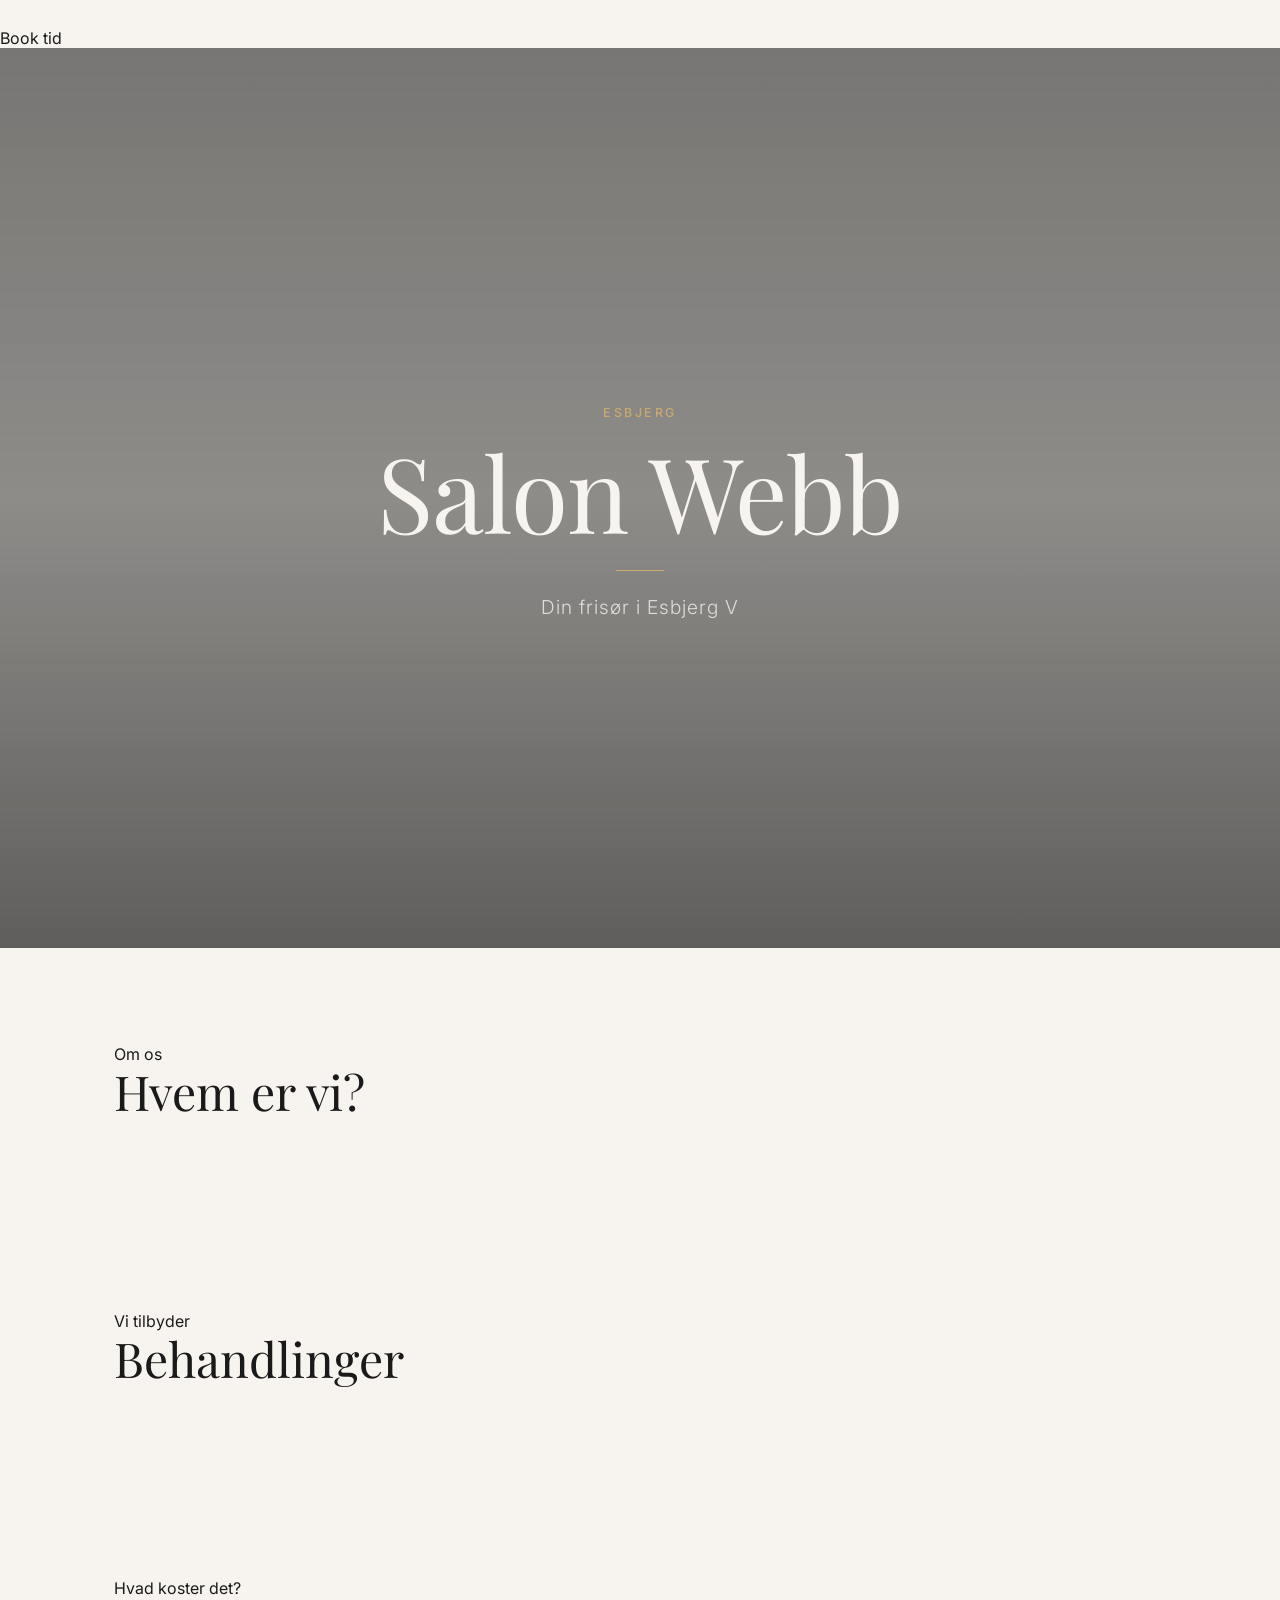
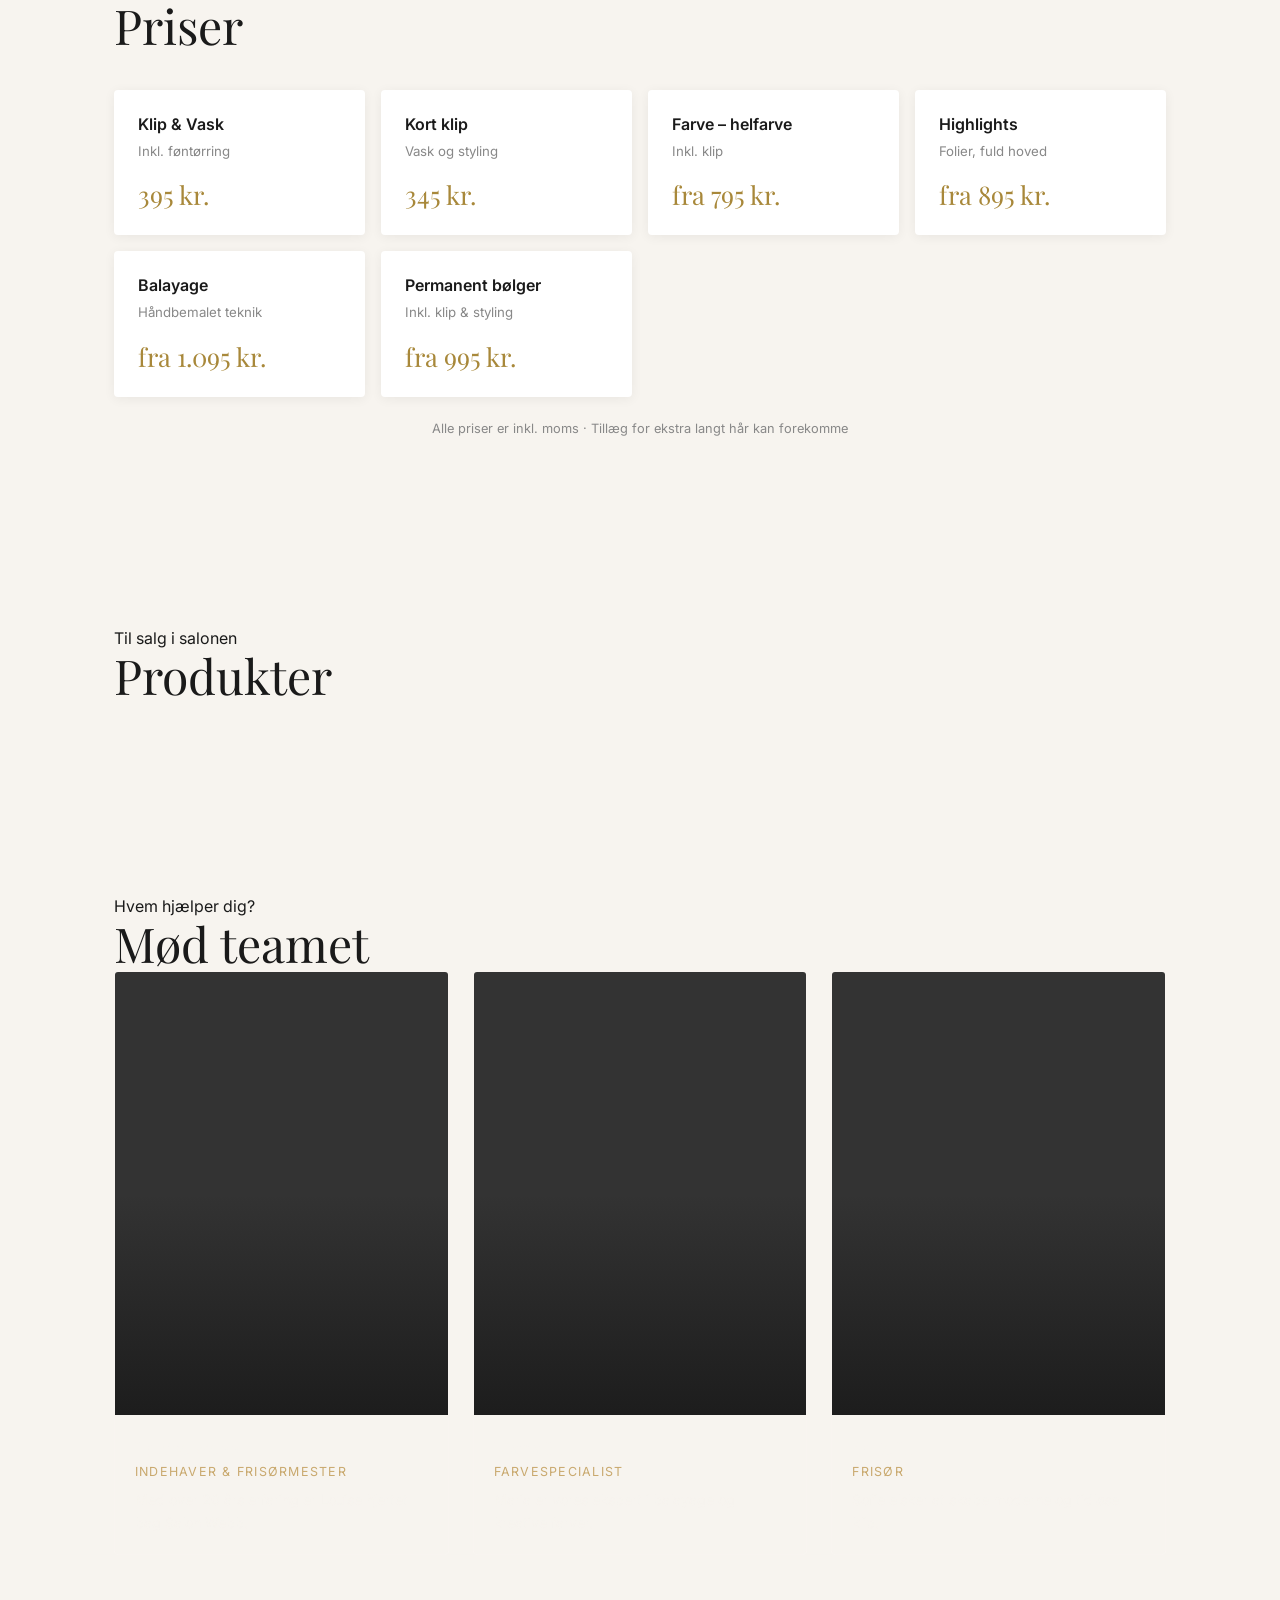
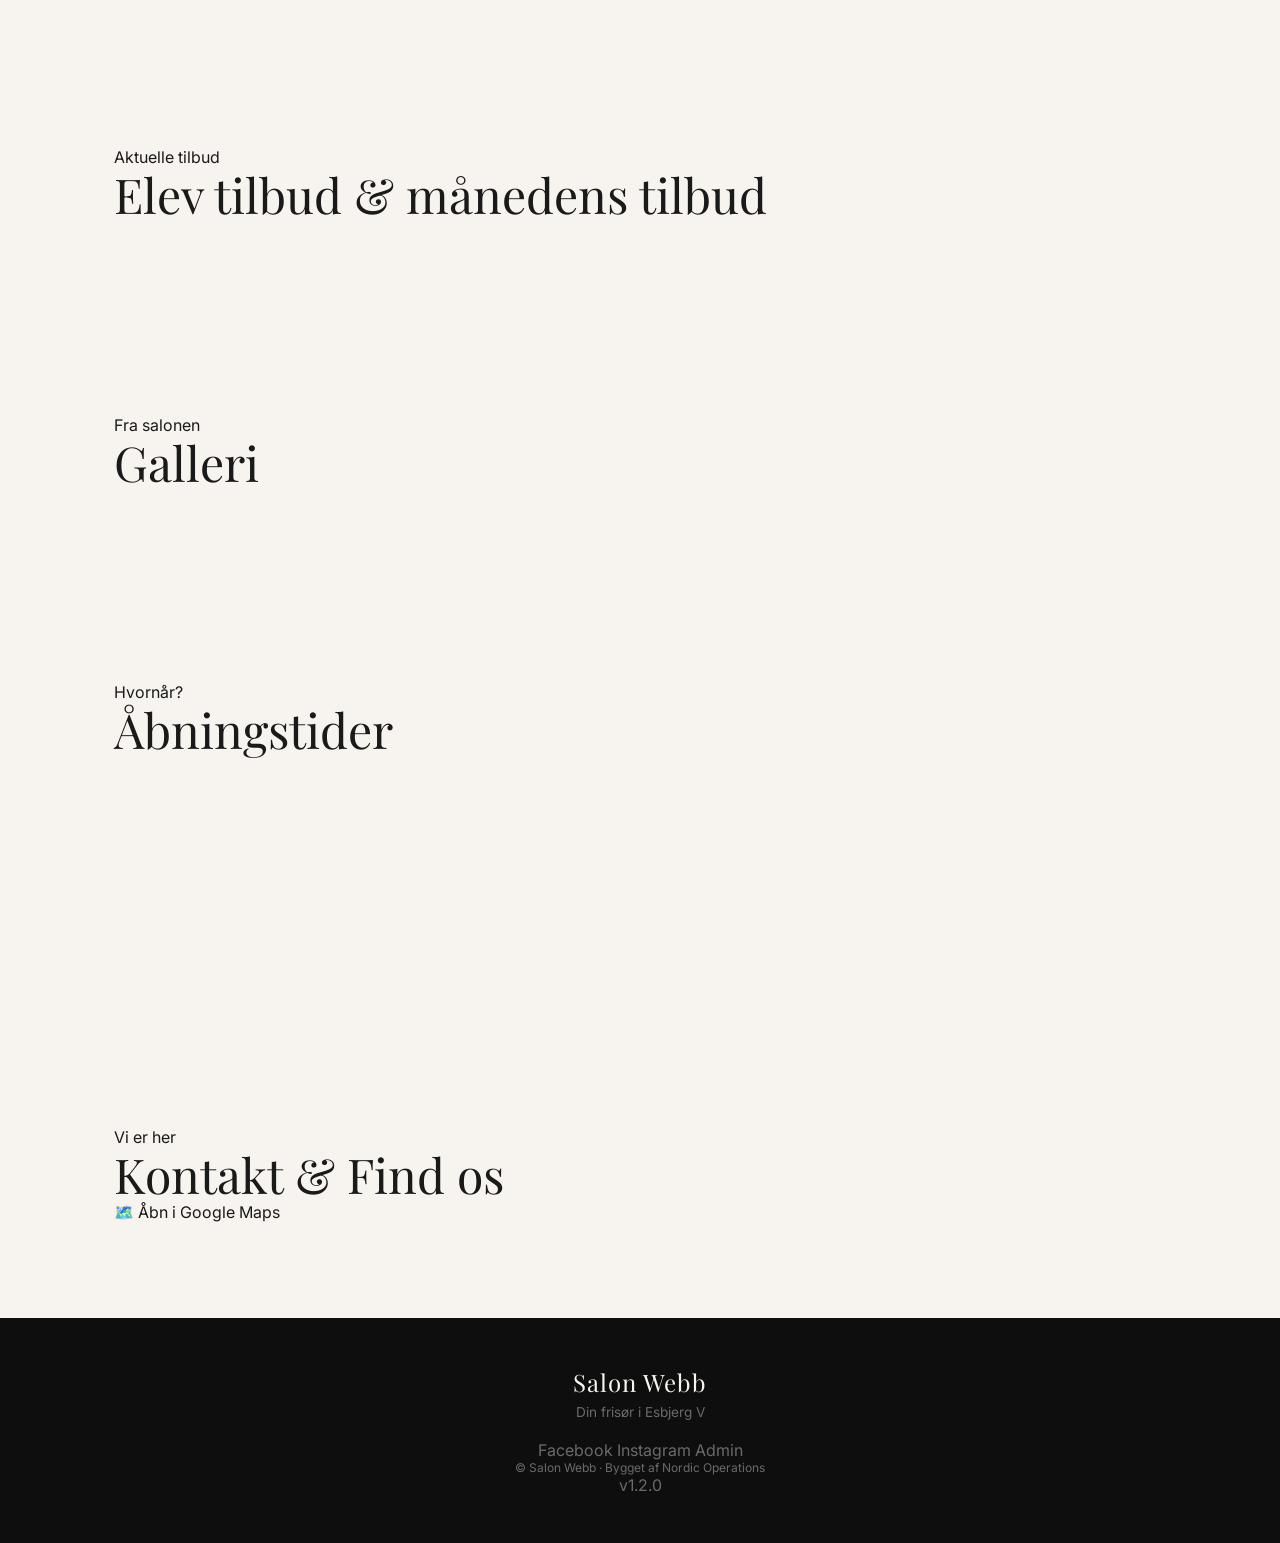
==== commit 5c4ccfc8: "Add files via upload" ====
--- a/index.html
+++ b/index.html
@@ -4,206 +4,193 @@
   <meta charset="UTF-8">
   <meta name="viewport" content="width=device-width, initial-scale=1.0, viewport-fit=cover">
   <meta name="theme-color" content="#0E0E0E">
-  <meta name="description" content="Salon Webb – Din frisør i Esbjerg. Book tid, se priser og mød vores team.">
+  <meta name="description" content="Salon Webb på Bytoften 30, Esbjerg V. Professionelle frisører med mange års erfaring. Book tid online.">
   <meta name="apple-mobile-web-app-capable" content="yes">
   <meta name="apple-mobile-web-app-status-bar-style" content="black">
   <meta name="apple-mobile-web-app-title" content="Salon Webb">
-
-  <title>Salon Webb – Din frisør i Esbjerg</title>
-
+  <meta property="og:title" content="Salon Webb – Frisør i Esbjerg V">
+  <meta property="og:description" content="Professionelle frisører i Esbjerg V. Book tid online eller ring 76 13 14 13.">
+  <meta property="og:type" content="website">
+  <title id="page-title">Salon Webb – Frisør i Esbjerg V</title>
   <link rel="manifest" href="manifest.json">
-  <link rel="icon" type="image/png" sizes="192x192" href="icons/icon-192.png">
+  <link rel="icon" type="image/png" href="icons/icon-192.png">
   <link rel="apple-touch-icon" href="icons/icon-192.png">
-
   <link rel="preconnect" href="https://fonts.googleapis.com">
   <link rel="preconnect" href="https://fonts.gstatic.com" crossorigin>
   <link href="https://fonts.googleapis.com/css2?family=Playfair+Display:ital,wght@0,400;0,600;1,400&family=Inter:wght@300;400;500;600&display=swap" rel="stylesheet">
-
-  <link rel="stylesheet" href="styles.css?v=1.0.0">
+  <link rel="stylesheet" href="styles.css?v=1.2.0">
 </head>
 <body>
 
-<!-- ===== OFFLINE BANNER ===== -->
+<!-- TILBUD BANNER (simpelt øverst) -->
+<div id="tilbud-banner" class="tilbud-banner hidden">
+  <span id="tilbud-tekst"></span>
+  <button id="tilbud-luk" aria-label="Luk tilbud">✕</button>
+</div>
+
+<!-- OFFLINE BANNER -->
 <div id="offline-banner" class="offline-banner hidden">
-  Du er offline – visse funktioner er utilgængelige
-</div>
-
-<!-- ===== NAV (desktop) ===== -->
-<nav class="site-nav" id="site-nav">
-  <div class="nav-inner">
-    <a href="#hjem" class="nav-logo">Salon Webb</a>
-    <ul class="nav-links">
-      <li><a href="#frisoerer">Team</a></li>
-      <li><a href="#priser">Priser</a></li>
-      <li><a href="#produkter">Produkter</a></li>
-      <li><a href="#aabningstider">Åbningstider</a></li>
-      <li><a href="#kontakt">Kontakt</a></li>
-    </ul>
-    <a href="https://salonwebb.bestilling.nu" target="_blank" rel="noopener" class="nav-book">Book tid</a>
+  <span>📡 Du er offline – ring eller send SMS</span>
+</div>
+
+<!-- TOP NAVIGATION -->
+<nav class="top-nav" id="top-nav">
+  <div class="nav-container">
+    <a href="#hjem" class="nav-logo" id="nav-logo">Salon Webb</a>
+    <div class="nav-right">
+      <ul class="nav-links" id="nav-links" role="list"></ul>
+      <a href="#" class="nav-book-btn" id="nav-book-btn">Book tid</a>
+      <button class="nav-hamburger" id="nav-hamburger" aria-label="Menu" aria-expanded="false">
+        <span></span><span></span><span></span>
+      </button>
+    </div>
   </div>
 </nav>
 
-<!-- ===== HERO ===== -->
+<!-- MOBILE MENU OVERLAY -->
+<div class="mobile-menu-overlay hidden" id="mobile-menu-overlay" role="dialog" aria-label="Navigation">
+  <button class="mobile-menu-close" id="mobile-menu-close" aria-label="Luk menu">✕</button>
+  <ul id="mobile-menu-links" role="list"></ul>
+  <div class="mobile-menu-kontakt">
+    <a href="#" id="mm-book" class="mm-btn mm-btn-gold">📅 Book tid</a>
+    <a href="#" id="mm-tlf" class="mm-btn">📞 Ring</a>
+    <a href="#" id="mm-sms" class="mm-btn">💬 SMS</a>
+  </div>
+</div>
+
+<!-- ═══════════ HERO ═══════════ -->
 <section id="hjem" class="hero">
   <div class="hero-bg" id="hero-bg"></div>
   <div class="hero-overlay"></div>
   <div class="hero-content">
-    <p class="hero-eyebrow">Esbjerg</p>
-    <h1 class="hero-title">Salon Webb</h1>
+    <p class="hero-eyebrow" id="hero-eyebrow">Esbjerg</p>
+    <h1 class="hero-title" id="hero-title">Salon Webb</h1>
     <div class="hero-rule"></div>
-    <p class="hero-sub">Din frisør i Esbjerg</p>
-    <div class="hero-actions">
-      <a href="https://salonwebb.bestilling.nu" target="_blank" rel="noopener" class="btn btn-primary">
-        <span class="btn-icon">📅</span> Book tid
-      </a>
-      <a href="tel:+4575000000" class="btn btn-ghost">
-        <span class="btn-icon">📞</span> Ring
-      </a>
-      <a href="sms:+4575000000" class="btn btn-ghost">
-        <span class="btn-icon">💬</span> SMS
-      </a>
-      <a href="https://maps.google.com/?q=Salon+Webb+Esbjerg" target="_blank" rel="noopener" class="btn btn-ghost">
-        <span class="btn-icon">📍</span> Find vej
-      </a>
-    </div>
-  </div>
-  <div class="hero-scroll-hint">
-    <span></span>
-  </div>
-</section>
-
-<!-- ===== ATMOSFÆRE ===== -->
-<section id="atmosfaere" class="section section-light atmosfaere">
-  <div class="container">
-    <div class="section-header">
-      <p class="section-label">Stemning</p>
-      <h2 class="section-title">En salon der passer dig</h2>
-    </div>
-    <div class="atmo-grid">
-      <div class="atmo-card atmo-large">
-        <div class="atmo-img atmo-img-1"></div>
-        <div class="atmo-caption">Tid til dig</div>
-      </div>
-      <div class="atmo-col">
-        <div class="atmo-card">
-          <div class="atmo-img atmo-img-2"></div>
-          <div class="atmo-caption">Ekspertise</div>
-        </div>
-        <div class="atmo-card">
-          <div class="atmo-img atmo-img-3"></div>
-          <div class="atmo-caption">Stil</div>
-        </div>
-      </div>
-    </div>
-    <p class="atmo-text">Vi har hjulpet Esbjergensere med hår i over 20 år. Hos Salon Webb finder du ro, kvalitet og et team der lytter.</p>
-  </div>
-</section>
-
-<!-- ===== TEAM / FRISØRER ===== -->
-<section id="frisoerer" class="section section-dark">
-  <div class="container">
-    <div class="section-header section-header-light">
-      <p class="section-label">Vores team</p>
-      <h2 class="section-title">Mød frisørerne</h2>
-    </div>
-    <div class="team-grid" id="team-grid">
-      <!-- Injected by JS from DATA -->
-    </div>
-  </div>
-</section>
-
-<!-- ===== PRISER ===== -->
-<section id="priser" class="section section-light">
-  <div class="container">
-    <div class="section-header">
-      <p class="section-label">Hvad koster det?</p>
+    <p class="hero-sub" id="hero-sub">Din frisør i Esbjerg V</p>
+    <div class="hero-btns" id="hero-btns"></div>
+  </div>
+  <div class="hero-scroll"><span></span></div>
+</section>
+
+<!-- ═══════════ OM OS – 3 INDHOLDSKORT ═══════════ -->
+<section id="om-os" class="section bg-light">
+  <div class="container">
+    <div class="section-head">
+      <p class="label">Om os</p>
+      <h2 class="section-title">Hvem er vi?</h2>
+    </div>
+    <div class="indholdskort-grid" id="indholdskort-grid"></div>
+  </div>
+</section>
+
+<!-- ═══════════ BEHANDLINGER ═══════════ -->
+<section id="behandlinger" class="section bg-sand">
+  <div class="container">
+    <div class="section-head">
+      <p class="label">Vi tilbyder</p>
+      <h2 class="section-title">Behandlinger</h2>
+    </div>
+    <div class="behandlinger-grid" id="behandlinger-grid"></div>
+  </div>
+</section>
+
+<!-- ═══════════ PRISER ═══════════ -->
+<section id="priser" class="section bg-light">
+  <div class="container">
+    <div class="section-head">
+      <p class="label">Hvad koster det?</p>
       <h2 class="section-title">Priser</h2>
     </div>
-    <div class="price-tabs">
-      <button class="price-tab active" data-tab="damer">Damer</button>
-      <button class="price-tab" data-tab="herrer">Herrer</button>
-      <button class="price-tab" data-tab="boern">Børn</button>
-      <button class="price-tab" data-tab="behandlinger">Behandlinger</button>
-    </div>
-    <div id="price-grid" class="price-grid">
-      <!-- Injected by JS -->
-    </div>
-    <p class="price-note">Alle priser er inkl. moms. Tillæg for ekstra langt hår kan forekomme.</p>
-  </div>
-</section>
-
-<!-- ===== PRODUKTER ===== -->
-<section id="produkter" class="section section-sand">
-  <div class="container">
-    <div class="section-header">
-      <p class="section-label">Til salg</p>
-      <h2 class="section-title">Produkter</h2>
-    </div>
-    <div class="products-grid" id="products-grid">
-      <!-- Injected by JS -->
-    </div>
-  </div>
-</section>
-
-<!-- ===== ÅBNINGSTIDER ===== -->
-<section id="aabningstider" class="section section-dark">
-  <div class="container">
-    <div class="section-header section-header-light">
-      <p class="section-label">Hvornår?</p>
-      <h2 class="section-title">Åbningstider</h2>
-    </div>
-    <div class="hours-grid" id="hours-grid">
-      <!-- Injected by JS -->
-    </div>
-  </div>
-</section>
-
-<!-- ===== KONTAKT ===== -->
-<section id="kontakt" class="section section-light">
-  <div class="container kontakt-container">
-    <div class="section-header">
-      <p class="section-label">Vi er her</p>
-      <h2 class="section-title">Find os</h2>
-    </div>
-    <div class="kontakt-grid">
-      <div class="kontakt-info">
-        <div class="kontakt-item">
-          <span class="kontakt-icon">📍</span>
-          <div>
-            <p class="kontakt-label">Adresse</p>
-            <p id="k-adresse">Adressenavn 0, 6700 Esbjerg</p>
-          </div>
-        </div>
-        <div class="kontakt-item">
-          <span class="kontakt-icon">📞</span>
-          <div>
-            <p class="kontakt-label">Telefon</p>
-            <a href="tel:+4575000000" id="k-tlf" class="kontakt-link">75 00 00 00</a>
-          </div>
-        </div>
-        <div class="kontakt-item">
-          <span class="kontakt-icon">✉️</span>
-          <div>
-            <p class="kontakt-label">E-mail</p>
-            <a href="mailto:info@salonwebb.dk" id="k-mail" class="kontakt-link">info@salonwebb.dk</a>
-          </div>
-        </div>
-        <div class="kontakt-socials">
-          <a href="https://www.instagram.com/salonwebb" target="_blank" rel="noopener" id="k-instagram" class="social-btn">
-            <svg width="20" height="20" viewBox="0 0 24 24" fill="none" stroke="currentColor" stroke-width="1.5"><rect x="2" y="2" width="20" height="20" rx="5"/><circle cx="12" cy="12" r="5"/><circle cx="17.5" cy="6.5" r="1" fill="currentColor" stroke="none"/></svg>
-            Instagram
-          </a>
-          <a href="https://www.facebook.com/salonwebb" target="_blank" rel="noopener" id="k-facebook" class="social-btn">
-            <svg width="20" height="20" viewBox="0 0 24 24" fill="none" stroke="currentColor" stroke-width="1.5"><path d="M18 2h-3a5 5 0 0 0-5 5v3H7v4h3v8h4v-8h3l1-4h-4V7a1 1 0 0 1 1-1h3z"/></svg>
-            Facebook
-          </a>
-        </div>
-      </div>
+    <div class="price-tabs" id="price-tabs"></div>
+    <div class="price-grid" id="price-grid"></div>
+    <p class="price-note">Alle priser er inkl. moms · Tillæg for ekstra langt hår kan forekomme</p>
+  </div>
+</section>
+
+<!-- ═══════════ PRODUKTER ═══════════ -->
+<section id="produkter" class="section bg-dark">
+  <div class="container">
+    <div class="section-head section-head-light">
+      <p class="label">Til salg i salonen</p>
+      <h2 class="section-title light">Produkter</h2>
+    </div>
+    <div class="produktbrands-grid" id="produktbrands-grid"></div>
+  </div>
+</section>
+
+<!-- ═══════════ TEAM ═══════════ -->
+<section id="team" class="section bg-light">
+  <div class="container">
+    <div class="section-head">
+      <p class="label">Hvem hjælper dig?</p>
+      <h2 class="section-title">Mød teamet</h2>
+    </div>
+    <div class="team-grid" id="team-grid"></div>
+  </div>
+</section>
+
+<!-- ═══════════ TILBUD ═══════════ -->
+<section id="tilbud" class="section bg-sand">
+  <div class="container">
+    <div class="section-head">
+      <p class="label">Aktuelle tilbud</p>
+      <h2 class="section-title">Elev tilbud & månedens tilbud</h2>
+    </div>
+    <p class="tilbud-intro" id="tilbud-intro"></p>
+    <div class="tilbudskort-grid" id="tilbudskort-grid"></div>
+    <div class="tilbud-empty hidden" id="tilbud-empty">
+      <p>Ingen aktive tilbud lige nu – følg os på sociale medier for at se kommende tilbud.</p>
+    </div>
+  </div>
+</section>
+
+<!-- ═══════════ GALLERI ═══════════ -->
+<section id="galleri" class="section bg-light">
+  <div class="container">
+    <div class="section-head">
+      <p class="label">Fra salonen</p>
+      <h2 class="section-title">Galleri</h2>
+    </div>
+    <div class="galleri-grid" id="galleri-grid"></div>
+  </div>
+</section>
+
+<!-- LIGHTBOX -->
+<div class="lightbox hidden" id="lightbox" role="dialog" aria-modal="true">
+  <button class="lb-close" id="lb-close" aria-label="Luk">✕</button>
+  <button class="lb-prev" id="lb-prev" aria-label="Forrige">‹</button>
+  <button class="lb-next" id="lb-next" aria-label="Næste">›</button>
+  <div class="lb-img-wrap"><img id="lb-img" src="" alt="" loading="lazy"></div>
+  <p class="lb-caption" id="lb-caption"></p>
+  <div class="lb-dots" id="lb-dots"></div>
+</div>
+
+<!-- ═══════════ ÅBNINGSTIDER ═══════════ -->
+<section id="aabningstider" class="section bg-dark">
+  <div class="container">
+    <div class="section-head section-head-light">
+      <p class="label">Hvornår?</p>
+      <h2 class="section-title light">Åbningstider</h2>
+    </div>
+    <div class="hours-grid" id="hours-grid"></div>
+    <p class="hours-note hidden" id="hours-note"></p>
+  </div>
+</section>
+
+<!-- ═══════════ KONTAKT ═══════════ -->
+<section id="kontakt" class="section bg-light">
+  <div class="container">
+    <div class="section-head">
+      <p class="label">Vi er her</p>
+      <h2 class="section-title">Kontakt & Find os</h2>
+    </div>
+    <div class="kontakt-layout">
+      <div class="kontakt-info" id="kontakt-info"></div>
       <div class="kontakt-map">
-        <a href="https://maps.google.com/?q=Salon+Webb+Esbjerg" id="k-maps" target="_blank" rel="noopener" class="map-link">
-          <div class="map-placeholder">
-            <span class="map-icon">🗺️</span>
-            <span>Åbn i Google Maps</span>
+        <a id="maps-link" href="#" target="_blank" rel="noopener" class="map-box">
+          <div class="map-inner">
+            <span class="map-emoji">🗺️</span>
+            <span class="map-text">Åbn i Google Maps</span>
           </div>
         </a>
       </div>
@@ -211,120 +198,51 @@
   </div>
 </section>
 
-<!-- ===== FOOTER ===== -->
+<!-- FOOTER -->
 <footer class="site-footer">
   <div class="container">
-    <p class="footer-logo">Salon Webb</p>
-    <p class="footer-sub">Din frisør i Esbjerg</p>
-    <p class="footer-copy">© <span id="footer-year"></span> Salon Webb · Bygget af Nordic Operations</p>
+    <p class="footer-logo" id="footer-logo">Salon Webb</p>
+    <p class="footer-sub" id="footer-sub">Din frisør i Esbjerg V</p>
+    <div class="footer-links">
+      <a href="#" id="footer-fb">Facebook</a>
+      <a href="#" id="footer-ig">Instagram</a>
+      <a href="admin.html" class="footer-admin-link">Admin</a>
+    </div>
+    <p class="footer-copy">© <span id="footer-year"></span> Salon Webb · Bygget af <a href="https://nordicoperations.dk" target="_blank" rel="noopener">Nordic Operations</a></p>
+    <p class="footer-version" id="footer-version">v1.2.0</p>
   </div>
 </footer>
 
-<!-- ===== FAST MOBILBJÆLKE ===== -->
-<nav class="mobile-bar" id="mobile-bar">
-  <a href="#hjem" class="mb-item active" data-section="hjem">
-    <span class="mb-icon">🏠</span>
-    <span class="mb-label">Hjem</span>
-  </a>
-  <a href="https://salonwebb.bestilling.nu" target="_blank" rel="noopener" class="mb-item">
-    <span class="mb-icon">📅</span>
-    <span class="mb-label">Book</span>
-  </a>
-  <a href="tel:+4575000000" id="mb-tlf" class="mb-item">
-    <span class="mb-icon">📞</span>
-    <span class="mb-label">Ring</span>
-  </a>
-  <a href="sms:+4575000000" id="mb-sms" class="mb-item">
-    <span class="mb-icon">💬</span>
-    <span class="mb-label">SMS</span>
-  </a>
-  <a href="https://maps.google.com/?q=Salon+Webb+Esbjerg" id="mb-maps" target="_blank" rel="noopener" class="mb-item">
-    <span class="mb-icon">📍</span>
-    <span class="mb-label">Kort</span>
+<!-- FAST MOBILBJÆLKE -->
+<nav class="mobile-bar" id="mobile-bar" aria-label="Hurtignavigation">
+  <a href="#hjem" class="mb-item" data-sec="hjem">
+    <span class="mb-icon">🏠</span><span class="mb-lbl">Hjem</span>
+  </a>
+  <a href="#" class="mb-item" id="mb-book">
+    <span class="mb-icon">📅</span><span class="mb-lbl">Book</span>
+  </a>
+  <a href="#" class="mb-item" id="mb-ring">
+    <span class="mb-icon">📞</span><span class="mb-lbl">Ring</span>
+  </a>
+  <a href="#" class="mb-item" id="mb-sms">
+    <span class="mb-icon">💬</span><span class="mb-lbl">SMS</span>
+  </a>
+  <a href="#" class="mb-item" id="mb-kort">
+    <span class="mb-icon">📍</span><span class="mb-lbl">Kort</span>
   </a>
 </nav>
 
-<!-- ===== ADMIN PANEL (skjult) ===== -->
-<div id="admin-overlay" class="admin-overlay hidden">
-  <div class="admin-panel">
-    <div class="admin-header">
-      <h2>Admin – Salon Webb</h2>
-      <button id="admin-close" class="admin-close">✕</button>
-    </div>
-    <div class="admin-body">
-
-      <div class="admin-section">
-        <h3>Kontakt & Links</h3>
-        <label>Telefon (tel:)</label>
-        <input type="text" id="a-tlf" placeholder="75000000">
-        <label>E-mail</label>
-        <input type="email" id="a-mail" placeholder="info@salonwebb.dk">
-        <label>Adresse (tekst)</label>
-        <input type="text" id="a-adresse" placeholder="Gaden 1, 6700 Esbjerg">
-        <label>Google Maps URL</label>
-        <input type="text" id="a-maps" placeholder="https://maps.google.com/...">
-        <label>Instagram URL</label>
-        <input type="text" id="a-instagram" placeholder="https://www.instagram.com/...">
-        <label>Facebook URL</label>
-        <input type="text" id="a-facebook" placeholder="https://www.facebook.com/...">
-        <label>Booking URL</label>
-        <input type="text" id="a-booking" placeholder="https://salonwebb.bestilling.nu">
-      </div>
-
-      <div class="admin-section">
-        <h3>Åbningstider</h3>
-        <div id="admin-hours"><!-- Rendered by JS --></div>
-      </div>
-
-      <div class="admin-section">
-        <h3>Priser – Damer</h3>
-        <div id="admin-prices-damer" class="admin-price-list"></div>
-        <button class="admin-add-btn" data-target="damer">+ Tilføj ydelse</button>
-        <h3>Priser – Herrer</h3>
-        <div id="admin-prices-herrer" class="admin-price-list"></div>
-        <button class="admin-add-btn" data-target="herrer">+ Tilføj ydelse</button>
-        <h3>Priser – Børn</h3>
-        <div id="admin-prices-boern" class="admin-price-list"></div>
-        <button class="admin-add-btn" data-target="boern">+ Tilføj ydelse</button>
-        <h3>Priser – Behandlinger</h3>
-        <div id="admin-prices-behandlinger" class="admin-price-list"></div>
-        <button class="admin-add-btn" data-target="behandlinger">+ Tilføj ydelse</button>
-      </div>
-
-      <div class="admin-section">
-        <h3>Team</h3>
-        <div id="admin-team" class="admin-team-list"></div>
-        <button class="admin-add-btn" data-target="team">+ Tilføj frisør</button>
-      </div>
-
-      <div class="admin-section">
-        <h3>Produkter</h3>
-        <div id="admin-products-list" class="admin-product-list"></div>
-        <button class="admin-add-btn" data-target="products">+ Tilføj produkt</button>
-      </div>
-
-      <div class="admin-section">
-        <h3>Tilbud / Banner</h3>
-        <label>Tekst (tom = ingen banner)</label>
-        <input type="text" id="a-tilbud" placeholder="Fx: Spar 20% på farvebehandling i marts">
-        <label>Gyldig til (dato)</label>
-        <input type="date" id="a-tilbud-dato">
-      </div>
-
-      <div class="admin-actions">
-        <button id="admin-save" class="admin-save-btn">Gem ændringer</button>
-        <button id="admin-reset" class="admin-reset-btn">Nulstil til standard</button>
-      </div>
-    </div>
-  </div>
-</div>
-
-<!-- ===== TILBUD BANNER ===== -->
-<div id="tilbud-banner" class="tilbud-banner hidden">
-  <span id="tilbud-text"></span>
-  <button id="tilbud-close" aria-label="Luk">✕</button>
-</div>
-
-<script src="app.js?v=1.0.0"></script>
+<!-- PWA INSTALL PROMPT -->
+<div class="install-prompt hidden" id="install-prompt">
+  <div class="ip-text">
+    <strong>Installér Salon Webb</strong>
+    <span>Tilføj til din startskærm</span>
+  </div>
+  <button id="ip-install">Installér</button>
+  <button class="ip-dismiss" id="ip-dismiss" aria-label="Luk">✕</button>
+</div>
+
+<script src="data.js?v=1.2.0"></script>
+<script src="app.js?v=1.2.0"></script>
 </body>
 </html>
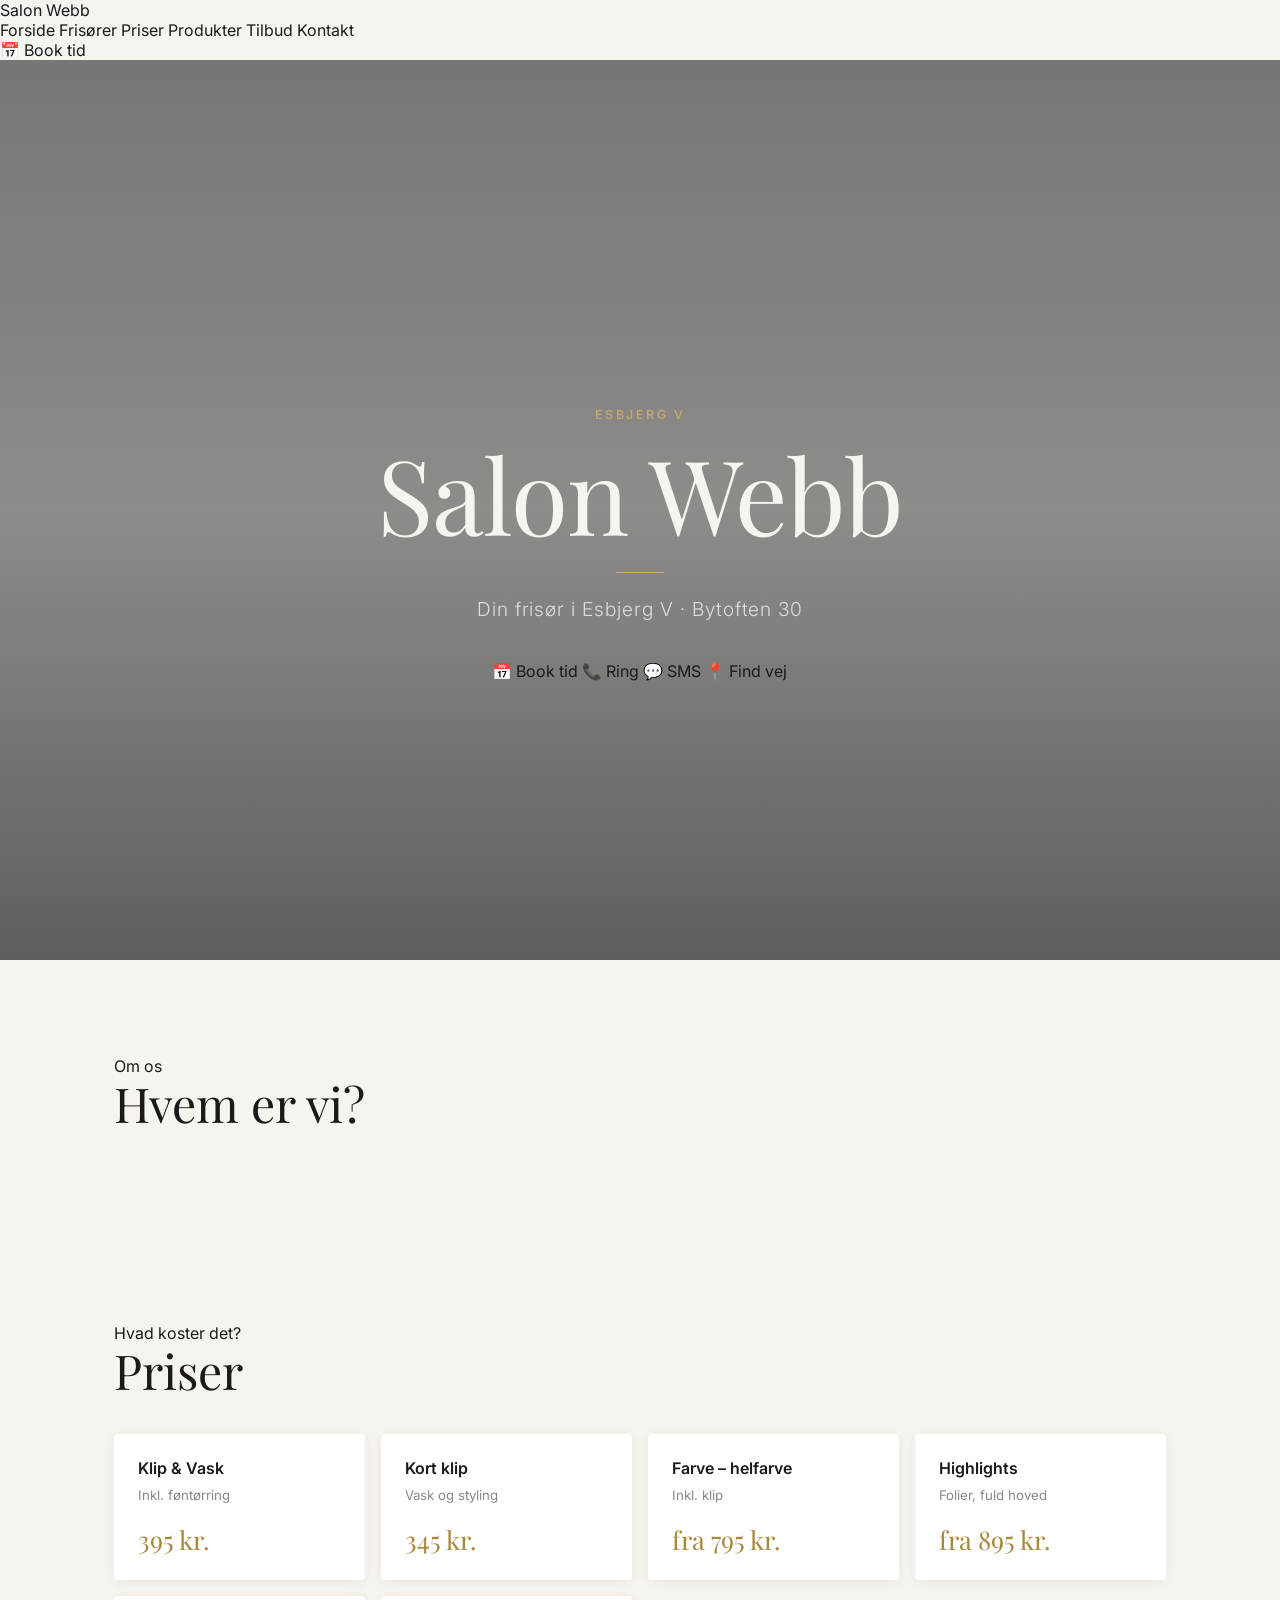
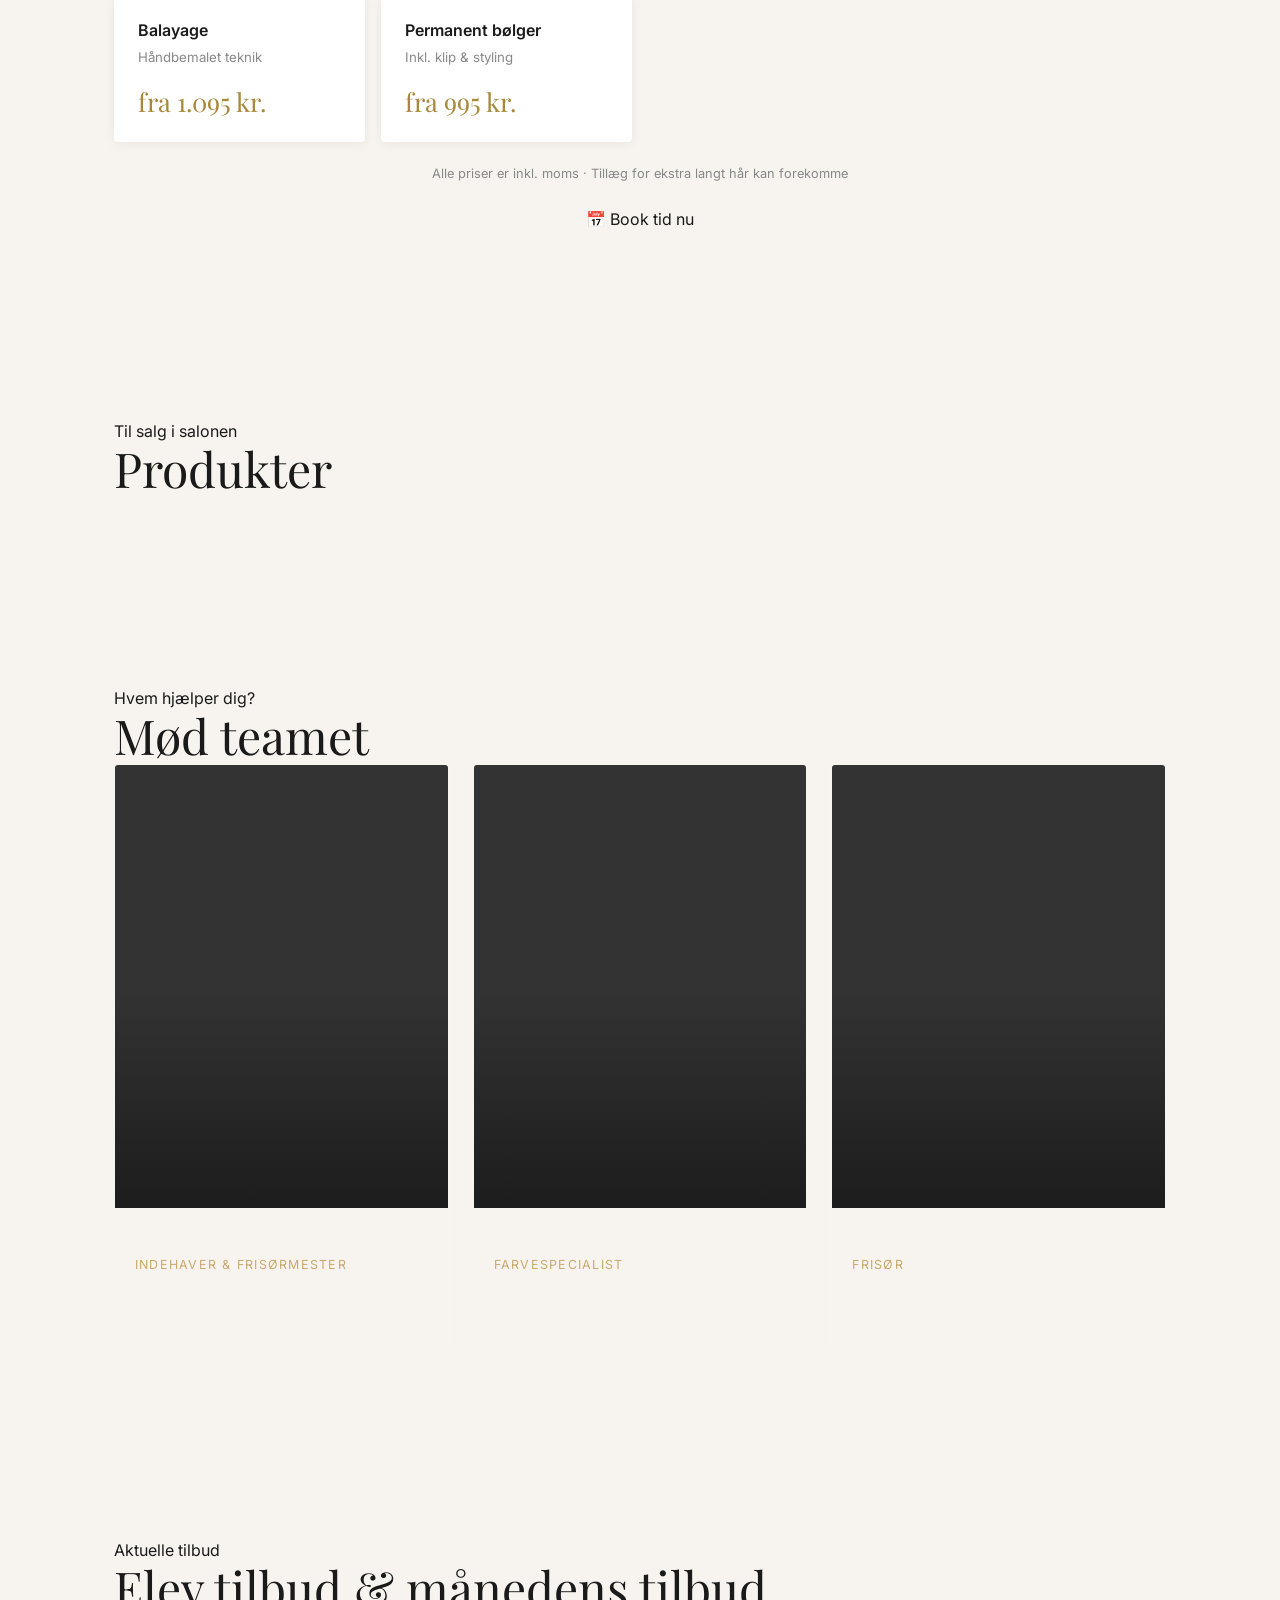
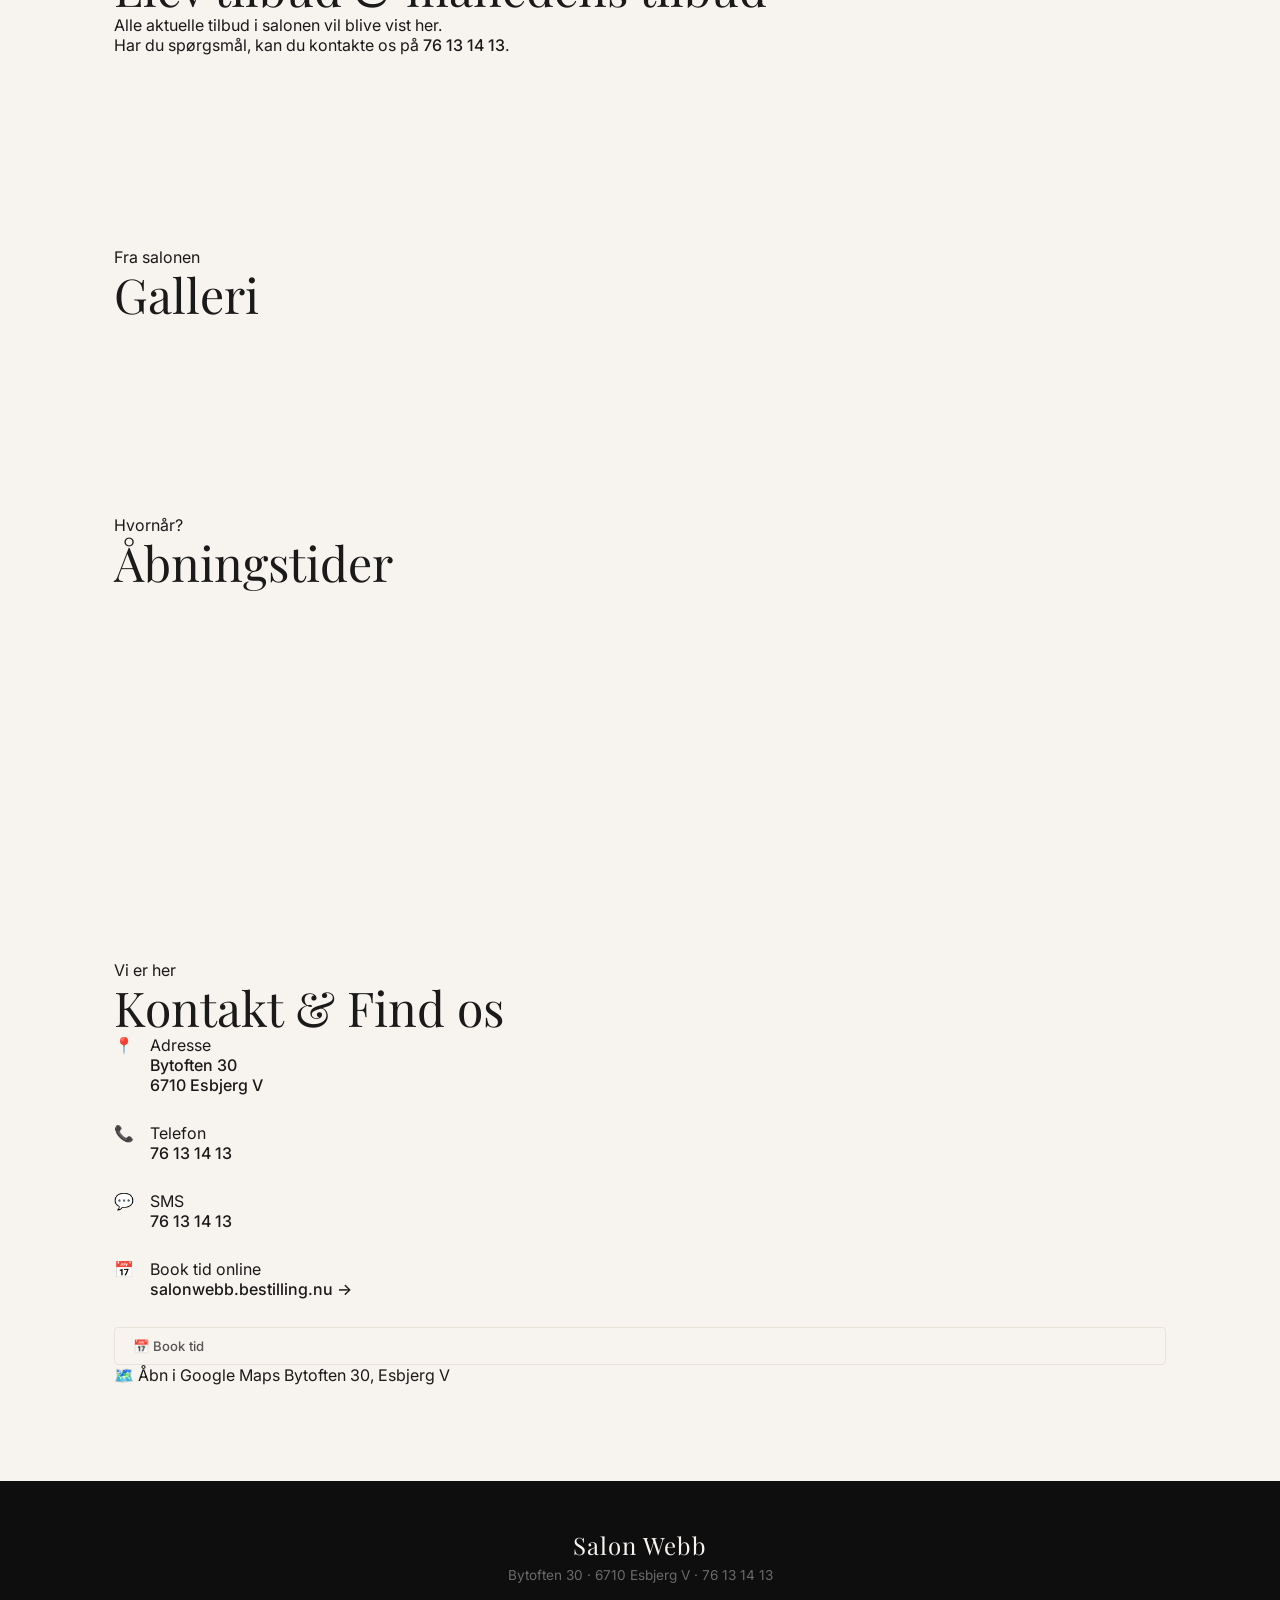
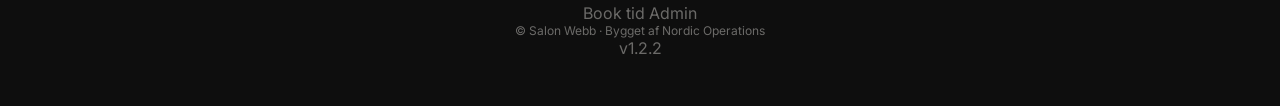
==== commit a6eb8336: "Add files via upload" ====
--- a/index.html
+++ b/index.html
@@ -11,18 +11,18 @@
   <meta property="og:title" content="Salon Webb – Frisør i Esbjerg V">
   <meta property="og:description" content="Professionelle frisører i Esbjerg V. Book tid online eller ring 76 13 14 13.">
   <meta property="og:type" content="website">
-  <title id="page-title">Salon Webb – Frisør i Esbjerg V</title>
+  <title>Salon Webb – Frisør i Esbjerg V</title>
   <link rel="manifest" href="manifest.json">
   <link rel="icon" type="image/png" href="icons/icon-192.png">
   <link rel="apple-touch-icon" href="icons/icon-192.png">
   <link rel="preconnect" href="https://fonts.googleapis.com">
   <link rel="preconnect" href="https://fonts.gstatic.com" crossorigin>
   <link href="https://fonts.googleapis.com/css2?family=Playfair+Display:ital,wght@0,400;0,600;1,400&family=Inter:wght@300;400;500;600&display=swap" rel="stylesheet">
-  <link rel="stylesheet" href="styles.css?v=1.2.0">
+  <link rel="stylesheet" href="styles.css?v=1.2.2">
 </head>
 <body>
 
-<!-- TILBUD BANNER (simpelt øverst) -->
+<!-- TILBUD BANNER -->
 <div id="tilbud-banner" class="tilbud-banner hidden">
   <span id="tilbud-tekst"></span>
   <button id="tilbud-luk" aria-label="Luk tilbud">✕</button>
@@ -30,31 +30,59 @@
 
 <!-- OFFLINE BANNER -->
 <div id="offline-banner" class="offline-banner hidden">
-  <span>📡 Du er offline – ring eller send SMS</span>
-</div>
-
-<!-- TOP NAVIGATION -->
-<nav class="top-nav" id="top-nav">
-  <div class="nav-container">
-    <a href="#hjem" class="nav-logo" id="nav-logo">Salon Webb</a>
-    <div class="nav-right">
-      <ul class="nav-links" id="nav-links" role="list"></ul>
-      <a href="#" class="nav-book-btn" id="nav-book-btn">Book tid</a>
-      <button class="nav-hamburger" id="nav-hamburger" aria-label="Menu" aria-expanded="false">
-        <span></span><span></span><span></span>
-      </button>
-    </div>
-  </div>
-</nav>
-
-<!-- MOBILE MENU OVERLAY -->
-<div class="mobile-menu-overlay hidden" id="mobile-menu-overlay" role="dialog" aria-label="Navigation">
-  <button class="mobile-menu-close" id="mobile-menu-close" aria-label="Luk menu">✕</button>
-  <ul id="mobile-menu-links" role="list"></ul>
-  <div class="mobile-menu-kontakt">
-    <a href="#" id="mm-book" class="mm-btn mm-btn-gold">📅 Book tid</a>
-    <a href="#" id="mm-tlf" class="mm-btn">📞 Ring</a>
-    <a href="#" id="mm-sms" class="mm-btn">💬 SMS</a>
+  <span>📡 Du er offline – ring på <a href="tel:+4576131413" style="color:inherit;text-decoration:underline">76 13 14 13</a></span>
+</div>
+
+<!-- ═══════════ TOPNAVIGATION ═══════════ -->
+<header class="site-header" id="site-header">
+  <div class="header-inner">
+
+    <!-- Logo -->
+    <a href="#hjem" class="header-logo" id="header-logo" aria-label="Salon Webb – til forsiden">
+      Salon Webb
+    </a>
+
+    <!-- Desktop menu -->
+    <nav class="header-nav" id="header-nav" aria-label="Hovedmenu">
+      <a href="#hjem">Forside</a>
+      <a href="#om-os">Frisører</a>
+      <a href="#priser">Priser</a>
+      <a href="#produkter">Produkter</a>
+      <a href="#tilbud">Tilbud</a>
+      <a href="#kontakt">Kontakt</a>
+    </nav>
+
+    <!-- Book-knap (altid synlig på desktop) -->
+    <a href="https://salonwebb.bestilling.nu/" target="_blank" rel="noopener noreferrer"
+       class="header-book-btn" id="header-book-btn">
+      📅 Book tid
+    </a>
+
+    <!-- Hamburger (kun mobil) -->
+    <button class="header-hamburger" id="header-hamburger"
+            aria-label="Åbn menu" aria-expanded="false" aria-controls="mobile-nav">
+      <span></span><span></span><span></span>
+    </button>
+
+  </div>
+</header>
+
+<!-- ═══════════ MOBIL MENU OVERLAY ═══════════ -->
+<div class="mobile-nav hidden" id="mobile-nav" role="dialog" aria-label="Navigation" aria-modal="true">
+  <button class="mobile-nav-close" id="mobile-nav-close" aria-label="Luk menu">✕</button>
+  <nav aria-label="Mobilmenu">
+    <a href="#hjem"      class="mnav-link"><span class="mnav-ico">🏠</span> Forside</a>
+    <a href="#om-os"     class="mnav-link"><span class="mnav-ico">✂️</span> Frisører</a>
+    <a href="#priser"    class="mnav-link"><span class="mnav-ico">💰</span> Priser</a>
+    <a href="#produkter" class="mnav-link"><span class="mnav-ico">🛍️</span> Produkter</a>
+    <a href="#tilbud"    class="mnav-link"><span class="mnav-ico">🏷️</span> Tilbud</a>
+    <a href="#kontakt"   class="mnav-link"><span class="mnav-ico">📞</span> Kontakt</a>
+  </nav>
+  <div class="mnav-btns">
+    <a href="https://salonwebb.bestilling.nu/" target="_blank" rel="noopener noreferrer"
+       class="mnav-btn mnav-btn-gold">📅 Book tid</a>
+    <a href="tel:+4576131413" class="mnav-btn">📞 Ring</a>
+    <a href="sms:+4576131413" class="mnav-btn">💬 SMS</a>
   </div>
 </div>
 
@@ -63,11 +91,18 @@
   <div class="hero-bg" id="hero-bg"></div>
   <div class="hero-overlay"></div>
   <div class="hero-content">
-    <p class="hero-eyebrow" id="hero-eyebrow">Esbjerg</p>
+    <p class="hero-eyebrow">Esbjerg V</p>
     <h1 class="hero-title" id="hero-title">Salon Webb</h1>
     <div class="hero-rule"></div>
-    <p class="hero-sub" id="hero-sub">Din frisør i Esbjerg V</p>
-    <div class="hero-btns" id="hero-btns"></div>
+    <p class="hero-sub" id="hero-sub">Din frisør i Esbjerg V · Bytoften 30</p>
+    <div class="hero-btns">
+      <a href="https://salonwebb.bestilling.nu/" target="_blank" rel="noopener noreferrer"
+         class="hbtn hbtn-primary">📅 Book tid</a>
+      <a href="tel:+4576131413" class="hbtn hbtn-ghost">📞 Ring</a>
+      <a href="sms:+4576131413" class="hbtn hbtn-ghost">💬 SMS</a>
+      <a href="https://maps.google.com/?q=Bytoften+30+6710+Esbjerg" target="_blank" rel="noopener noreferrer"
+         class="hbtn hbtn-ghost">📍 Find vej</a>
+    </div>
   </div>
   <div class="hero-scroll"><span></span></div>
 </section>
@@ -79,23 +114,14 @@
       <p class="label">Om os</p>
       <h2 class="section-title">Hvem er vi?</h2>
     </div>
-    <div class="indholdskort-grid" id="indholdskort-grid"></div>
-  </div>
-</section>
-
-<!-- ═══════════ BEHANDLINGER ═══════════ -->
-<section id="behandlinger" class="section bg-sand">
-  <div class="container">
-    <div class="section-head">
-      <p class="label">Vi tilbyder</p>
-      <h2 class="section-title">Behandlinger</h2>
-    </div>
-    <div class="behandlinger-grid" id="behandlinger-grid"></div>
+    <div class="indholdskort-grid" id="indholdskort-grid">
+      <!-- Fallback – gengives af JS, men vises statisk hvis JS fejler -->
+    </div>
   </div>
 </section>
 
 <!-- ═══════════ PRISER ═══════════ -->
-<section id="priser" class="section bg-light">
+<section id="priser" class="section bg-sand">
   <div class="container">
     <div class="section-head">
       <p class="label">Hvad koster det?</p>
@@ -104,6 +130,10 @@
     <div class="price-tabs" id="price-tabs"></div>
     <div class="price-grid" id="price-grid"></div>
     <p class="price-note">Alle priser er inkl. moms · Tillæg for ekstra langt hår kan forekomme</p>
+    <div style="text-align:center;margin-top:28px">
+      <a href="https://salonwebb.bestilling.nu/" target="_blank" rel="noopener noreferrer"
+         class="hbtn hbtn-primary" style="display:inline-flex">📅 Book tid nu</a>
+    </div>
   </div>
 </section>
 
@@ -134,9 +164,13 @@
   <div class="container">
     <div class="section-head">
       <p class="label">Aktuelle tilbud</p>
-      <h2 class="section-title">Elev tilbud & månedens tilbud</h2>
-    </div>
-    <p class="tilbud-intro" id="tilbud-intro"></p>
+      <h2 class="section-title">Elev tilbud &amp; månedens tilbud</h2>
+    </div>
+    <p class="tilbud-intro" id="tilbud-intro">
+      Alle aktuelle tilbud i salonen vil blive vist her.<br>
+      Har du spørgsmål, kan du kontakte os på
+      <a href="tel:+4576131413" style="color:var(--gold-deep);font-weight:500">76 13 14 13</a>.
+    </p>
     <div class="tilbudskort-grid" id="tilbudskort-grid"></div>
     <div class="tilbud-empty hidden" id="tilbud-empty">
       <p>Ingen aktive tilbud lige nu – følg os på sociale medier for at se kommende tilbud.</p>
@@ -182,52 +216,122 @@
   <div class="container">
     <div class="section-head">
       <p class="label">Vi er her</p>
-      <h2 class="section-title">Kontakt & Find os</h2>
+      <h2 class="section-title">Kontakt &amp; Find os</h2>
     </div>
     <div class="kontakt-layout">
-      <div class="kontakt-info" id="kontakt-info"></div>
+      <div class="kontakt-info">
+
+        <div class="kontakt-item">
+          <span class="kontakt-ico">📍</span>
+          <div>
+            <p class="kontakt-lbl">Adresse</p>
+            <a href="https://maps.google.com/?q=Bytoften+30+6710+Esbjerg"
+               target="_blank" rel="noopener noreferrer"
+               class="kontakt-link kontakt-val">Bytoften 30<br>6710 Esbjerg V</a>
+          </div>
+        </div>
+
+        <div class="kontakt-item">
+          <span class="kontakt-ico">📞</span>
+          <div>
+            <p class="kontakt-lbl">Telefon</p>
+            <a href="tel:+4576131413" class="kontakt-link kontakt-val">76 13 14 13</a>
+          </div>
+        </div>
+
+        <div class="kontakt-item">
+          <span class="kontakt-ico">💬</span>
+          <div>
+            <p class="kontakt-lbl">SMS</p>
+            <a href="sms:+4576131413" class="kontakt-link kontakt-val">76 13 14 13</a>
+          </div>
+        </div>
+
+        <div class="kontakt-item">
+          <span class="kontakt-ico">📅</span>
+          <div>
+            <p class="kontakt-lbl">Book tid online</p>
+            <a href="https://salonwebb.bestilling.nu/" target="_blank" rel="noopener noreferrer"
+               class="kontakt-link kontakt-val">salonwebb.bestilling.nu →</a>
+          </div>
+        </div>
+
+        <div class="kontakt-item" id="kontakt-mail-wrap" style="display:none">
+          <span class="kontakt-ico">✉️</span>
+          <div>
+            <p class="kontakt-lbl">E-mail</p>
+            <a href="#" id="kontakt-mail-link" class="kontakt-link kontakt-val"></a>
+          </div>
+        </div>
+
+        <div class="social-row">
+          <a href="#" id="kontakt-ig" class="social-btn" target="_blank" rel="noopener noreferrer"
+             style="display:none">
+            <svg width="16" height="16" viewBox="0 0 24 24" fill="none" stroke="currentColor" stroke-width="1.5">
+              <rect x="2" y="2" width="20" height="20" rx="5"/><circle cx="12" cy="12" r="5"/>
+              <circle cx="17.5" cy="6.5" r="1" fill="currentColor" stroke="none"/>
+            </svg>Instagram
+          </a>
+          <a href="#" id="kontakt-fb" class="social-btn" target="_blank" rel="noopener noreferrer"
+             style="display:none">
+            <svg width="16" height="16" viewBox="0 0 24 24" fill="none" stroke="currentColor" stroke-width="1.5">
+              <path d="M18 2h-3a5 5 0 0 0-5 5v3H7v4h3v8h4v-8h3l1-4h-4V7a1 1 0 0 1 1-1h3z"/>
+            </svg>Facebook
+          </a>
+          <a href="https://salonwebb.bestilling.nu/" target="_blank" rel="noopener noreferrer"
+             class="social-btn social-btn-gold">📅 Book tid</a>
+        </div>
+
+      </div><!-- /kontakt-info -->
+
       <div class="kontakt-map">
-        <a id="maps-link" href="#" target="_blank" rel="noopener" class="map-box">
+        <a href="https://maps.google.com/?q=Bytoften+30+6710+Esbjerg"
+           target="_blank" rel="noopener noreferrer" class="map-box" id="maps-link">
           <div class="map-inner">
             <span class="map-emoji">🗺️</span>
             <span class="map-text">Åbn i Google Maps</span>
+            <span class="map-addr">Bytoften 30, Esbjerg V</span>
           </div>
         </a>
       </div>
-    </div>
-  </div>
-</section>
-
-<!-- FOOTER -->
+
+    </div>
+  </div>
+</section>
+
+<!-- ═══════════ FOOTER ═══════════ -->
 <footer class="site-footer">
   <div class="container">
-    <p class="footer-logo" id="footer-logo">Salon Webb</p>
-    <p class="footer-sub" id="footer-sub">Din frisør i Esbjerg V</p>
+    <p class="footer-logo">Salon Webb</p>
+    <p class="footer-sub">Bytoften 30 · 6710 Esbjerg V · <a href="tel:+4576131413">76 13 14 13</a></p>
     <div class="footer-links">
-      <a href="#" id="footer-fb">Facebook</a>
-      <a href="#" id="footer-ig">Instagram</a>
+      <a href="#" id="footer-ig" style="display:none">Instagram</a>
+      <a href="#" id="footer-fb" style="display:none">Facebook</a>
+      <a href="https://salonwebb.bestilling.nu/" target="_blank" rel="noopener noreferrer">Book tid</a>
       <a href="admin.html" class="footer-admin-link">Admin</a>
     </div>
-    <p class="footer-copy">© <span id="footer-year"></span> Salon Webb · Bygget af <a href="https://nordicoperations.dk" target="_blank" rel="noopener">Nordic Operations</a></p>
-    <p class="footer-version" id="footer-version">v1.2.0</p>
+    <p class="footer-copy">© <span id="footer-year"></span> Salon Webb ·
+      Bygget af <a href="https://nordicoperations.dk" target="_blank" rel="noopener noreferrer">Nordic Operations</a></p>
+    <p class="footer-version" id="footer-version">v1.2.2</p>
   </div>
 </footer>
 
-<!-- FAST MOBILBJÆLKE -->
+<!-- ═══════════ FAST MOBILBJÆLKE ═══════════ -->
 <nav class="mobile-bar" id="mobile-bar" aria-label="Hurtignavigation">
   <a href="#hjem" class="mb-item" data-sec="hjem">
     <span class="mb-icon">🏠</span><span class="mb-lbl">Hjem</span>
   </a>
-  <a href="#" class="mb-item" id="mb-book">
+  <a href="https://salonwebb.bestilling.nu/" target="_blank" rel="noopener noreferrer" class="mb-item">
     <span class="mb-icon">📅</span><span class="mb-lbl">Book</span>
   </a>
-  <a href="#" class="mb-item" id="mb-ring">
+  <a href="tel:+4576131413" class="mb-item">
     <span class="mb-icon">📞</span><span class="mb-lbl">Ring</span>
   </a>
-  <a href="#" class="mb-item" id="mb-sms">
+  <a href="sms:+4576131413" class="mb-item">
     <span class="mb-icon">💬</span><span class="mb-lbl">SMS</span>
   </a>
-  <a href="#" class="mb-item" id="mb-kort">
+  <a href="https://maps.google.com/?q=Bytoften+30+6710+Esbjerg"
+     target="_blank" rel="noopener noreferrer" class="mb-item">
     <span class="mb-icon">📍</span><span class="mb-lbl">Kort</span>
   </a>
 </nav>
@@ -242,7 +346,7 @@
   <button class="ip-dismiss" id="ip-dismiss" aria-label="Luk">✕</button>
 </div>
 
-<script src="data.js?v=1.2.0"></script>
-<script src="app.js?v=1.2.0"></script>
+<script src="data.js?v=1.2.2"></script>
+<script src="app.js?v=1.2.2"></script>
 </body>
 </html>
